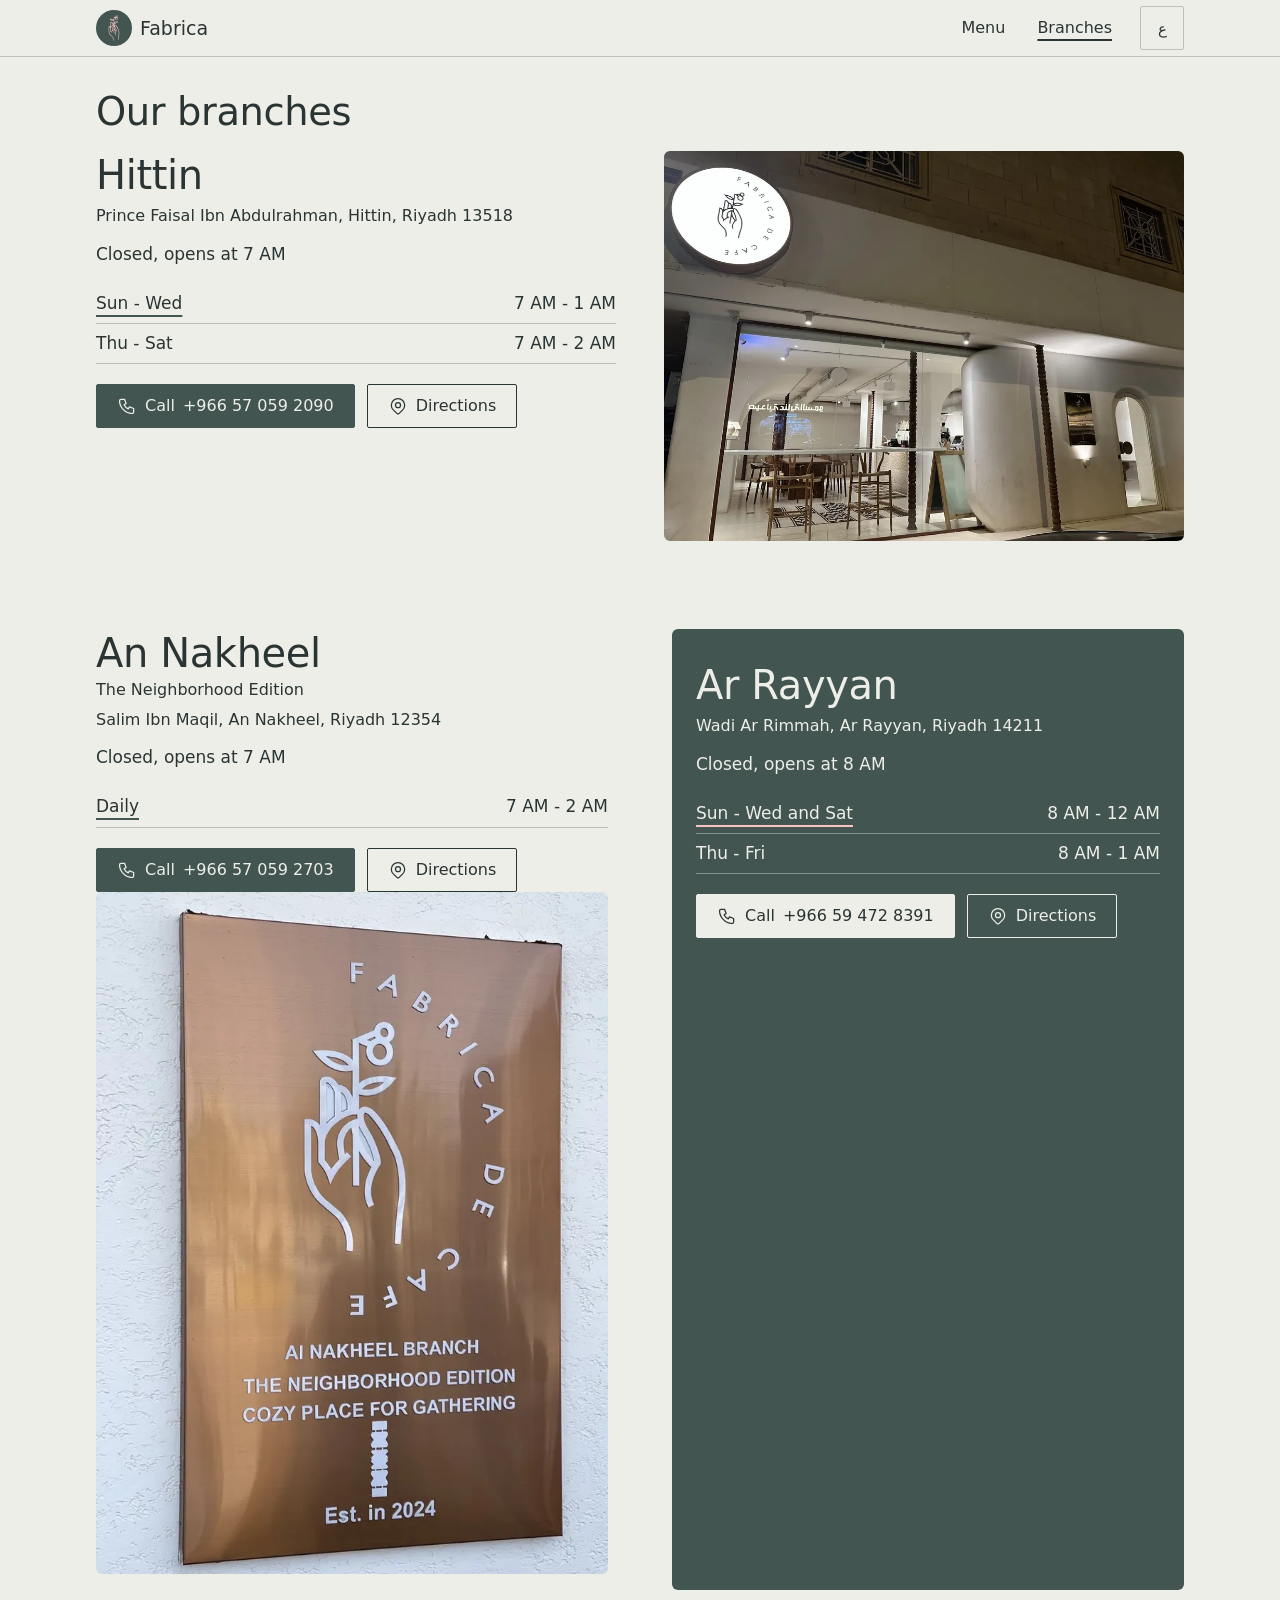
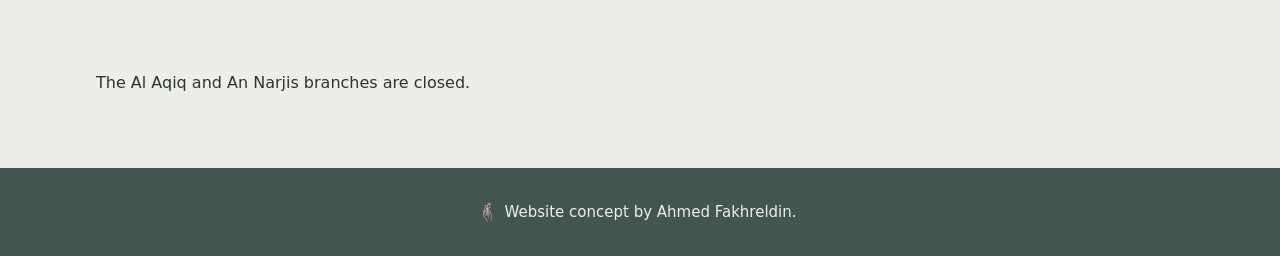
==== branches.html @ 46184d8f "Fabrica de Café website concept" ====
<!doctype html>
<html lang="ar" dir="rtl">
<head>
<meta charset="utf-8">
<meta name="viewport" content="width=device-width,initial-scale=1,viewport-fit=cover">
<script>(function(){var d=document.documentElement,l;try{l=localStorage.getItem('fabrica-lang')}catch(e){}
if(l!=='ar'&&l!=='en'){var n=(navigator.languages&&navigator.languages[0])||navigator.language||'';l=/^ar/i.test(n)?'ar':'en'}
d.lang=l;d.dir=l==='ar'?'rtl':'ltr';
}())</script>
<link rel="preload" as="font" type="font/woff2" href="fonts/readex-pro-arabic.woff2" crossorigin>
<link rel="preload" as="font" type="font/woff2" href="fonts/readex-pro-latin.woff2" crossorigin>
<link rel="preload" as="font" type="font/woff2" href="fonts/jost-latin.woff2" crossorigin>
<style>html.fw body{visibility:hidden}</style>
<script>(function(){var d=document.documentElement;d.classList.add('fw');var done=false;function go(){if(done)return;done=true;d.classList.remove('fw')}
setTimeout(go,1200);function ld(){try{var s='\u0627\u0646\u062f A0',f=d.lang==='ar'?["200 1em 'Readex Pro'","300 1em 'Readex Pro'","500 1em 'Readex Pro'","300 1em Jost"]:["300 1em Jost","300 1em 'Readex Pro'","500 1em 'Readex Pro'"];
Promise.all(f.map(function(x){return document.fonts.load(x,s)})).then(go,go)}catch(e){go()}}
if(document.readyState==='loading')document.addEventListener('DOMContentLoaded',ld);else ld()}())</script>
<noscript><style>html.fw body{visibility:visible}</style></noscript>
<title>الفروع | فابريكا دي كافيه</title>
<meta name="description" content="فروع فابريكا في الرياض: حطين والنخيل والريان. ساعات العمل والاتصال والاتجاهات.">
<meta name="theme-color" content="#425551">
<meta property="og:type" content="website">
<meta property="og:title" content="Fabrica de Café | Riyadh">
<meta property="og:description" content="Fabrica branches in Riyadh: Hittin, An Nakheel and Ar Rayyan. Hours, phone and directions.">
<meta property="og:image" content="https://ahmedfakhr1.github.io/fabrica-preview/img/og.jpg">
<meta name="twitter:card" content="summary_large_image">
<link rel="icon" type="image/png" sizes="32x32" href="img/favicon-32.png">
<link rel="icon" type="image/png" sizes="192x192" href="img/icon-192.png">
<link rel="apple-touch-icon" href="img/apple-touch-icon.png">
<link rel="stylesheet" href="fonts.css">
<link rel="stylesheet" href="site.css?v=eead8aa3">
<script src="app.js?v=edd9442f" defer></script>
<script type="application/ld+json">{"@context": "https://schema.org", "@type": "CafeOrCoffeeShop", "name": "Fabrica de Café, Hittin", "url": "https://ahmedfakhr1.github.io/fabrica-preview/branches.html#hittin", "telephone": "+966570592090", "hasMenu": "https://ahmedfakhr1.github.io/fabrica-preview/menu.html", "image": "https://ahmedfakhr1.github.io/fabrica-preview/img/og.jpg", "address": {"@type": "PostalAddress", "streetAddress": "Prince Faisal Ibn Abdulrahman, Hittin", "addressLocality": "Riyadh", "addressCountry": "SA"}, "openingHoursSpecification": [{"@type": "OpeningHoursSpecification", "dayOfWeek": ["Sunday", "Monday", "Tuesday", "Wednesday"], "opens": "07:00", "closes": "01:00"}, {"@type": "OpeningHoursSpecification", "dayOfWeek": ["Thursday", "Friday", "Saturday"], "opens": "07:00", "closes": "02:00"}], "sameAs": ["https://www.instagram.com/fabrica_sa/", "https://www.tiktok.com/@fabrica_sa", "https://x.com/fabrica_sa", "https://www.snapchat.com/add/fabrica_sa"]}</script>
<script type="application/ld+json">{"@context": "https://schema.org", "@type": "CafeOrCoffeeShop", "name": "Fabrica de Café, An Nakheel", "url": "https://ahmedfakhr1.github.io/fabrica-preview/branches.html#nakheel", "telephone": "+966570592703", "hasMenu": "https://ahmedfakhr1.github.io/fabrica-preview/menu.html", "image": "https://ahmedfakhr1.github.io/fabrica-preview/img/og.jpg", "address": {"@type": "PostalAddress", "streetAddress": "Salim Ibn Maqil, An Nakheel", "addressLocality": "Riyadh", "addressCountry": "SA"}, "openingHoursSpecification": [{"@type": "OpeningHoursSpecification", "dayOfWeek": ["Sunday", "Monday", "Tuesday", "Wednesday", "Thursday", "Friday", "Saturday"], "opens": "07:00", "closes": "02:00"}], "sameAs": ["https://www.instagram.com/fabrica_sa/", "https://www.tiktok.com/@fabrica_sa", "https://x.com/fabrica_sa", "https://www.snapchat.com/add/fabrica_sa"]}</script>
<script type="application/ld+json">{"@context": "https://schema.org", "@type": "CafeOrCoffeeShop", "name": "Fabrica de Café, Ar Rayyan", "url": "https://ahmedfakhr1.github.io/fabrica-preview/branches.html#rayyan", "telephone": "+966594728391", "hasMenu": "https://ahmedfakhr1.github.io/fabrica-preview/menu.html", "image": "https://ahmedfakhr1.github.io/fabrica-preview/img/og.jpg", "address": {"@type": "PostalAddress", "streetAddress": "Wadi Ar Rimmah, Ar Rayyan", "addressLocality": "Riyadh", "addressCountry": "SA"}, "openingHoursSpecification": [{"@type": "OpeningHoursSpecification", "dayOfWeek": ["Sunday", "Monday", "Tuesday", "Wednesday", "Saturday"], "opens": "08:00", "closes": "00:00"}, {"@type": "OpeningHoursSpecification", "dayOfWeek": ["Thursday", "Friday"], "opens": "08:00", "closes": "01:00"}], "sameAs": ["https://www.instagram.com/fabrica_sa/", "https://www.tiktok.com/@fabrica_sa", "https://x.com/fabrica_sa", "https://www.snapchat.com/add/fabrica_sa"]}</script>
</head>
<body data-title-ar="الفروع | فابريكا دي كافيه" data-title-en="Branches | Fabrica de Café" data-desc-ar="فروع فابريكا في الرياض: حطين والنخيل والريان. ساعات العمل والاتصال والاتجاهات." data-desc-en="Fabrica branches in Riyadh: Hittin, An Nakheel and Ar Rayyan. Hours, phone and directions.">
<a class="skip" href="#main"><span class="t" data-l="ar" lang="ar">انتقل إلى المحتوى</span><span class="t" data-l="en" lang="en">Skip to content</span></a>
<header class="hdr"><div class="wrap in">
<a class="brand" href="index.html" data-aria-ar="فابريكا دي كافيه" data-aria-en="Fabrica de Café" aria-label="فابريكا دي كافيه"><span class="mk"><svg viewBox="-60 -8 206 206" aria-hidden="true" focusable="false"><path d="M37.2 186.0C36.1 185.5 36.1 185.3 36.0 180.6C35.8 174.0 35.0 170.4 32.4 165.2C30.2 160.8 28.8 159.1 23.1 154.3C16.7 148.7 13.2 145.3 11.1 142.2C7.6 137.3 5.4 131.7 4.3 124.9C4.0 123.2 3.9 85.3 4.1 84.0C4.7 81.4 8.5 81.5 12.1 84.3C14.2 85.9 14.4 86.0 14.7 86.0C14.9 86.0 15.2 85.9 15.3 85.8C15.8 85.2 15.8 85.2 15.9 68.1C15.9 49.5 15.9 51.0 17.0 49.8C19.7 47.0 24.5 48.2 27.8 52.4C29.0 54.1 29.4 54.3 30.9 54.6C33.8 55.2 36.1 56.9 38.3 60.0C41.2 64.2 41.3 63.9 41.3 51.9C41.2 41.1 41.6 41.9 37.2 42.3C31.4 42.9 26.6 41.6 21.4 38.2C19.0 36.7 13.9 32.0 12.9 30.4C11.9 29.0 12.7 27.9 14.9 27.8C20.8 27.4 21.8 27.5 26.1 27.9C29.6 28.2 34.8 30.2 37.9 32.4C41.2 34.7 41.2 34.9 41.2 25.9C41.3 17.3 41.3 17.6 43.8 16.6C44.5 16.3 46.4 15.3 55.0 11.2C58.3 9.6 58.7 9.2 59.8 7.3C62.3 3.3 67.1 2.6 70.4 5.7C73.6 8.8 73.6 12.7 70.5 16.2C68.9 17.9 68.8 18.4 70.2 20.3C77.0 30.0 64.8 42.1 55.9 34.5C53.1 32.1 51.8 28.7 52.2 24.4C52.3 22.4 52.1 22.2 49.0 20.9C46.8 20.0 45.9 20.1 45.4 21.1C45.1 21.8 45.1 50.3 45.4 51.0C45.9 51.9 46.5 51.9 48.3 50.8C52.0 48.5 55.9 47.2 59.9 46.8C61.0 46.7 62.3 46.6 62.8 46.5C64.3 46.3 70.3 46.5 71.6 46.9C74.1 47.6 72.9 49.9 67.6 54.4C61.2 59.9 56.4 61.6 48.7 61.2C45.2 61.0 45.2 61.0 45.1 66.4C45.1 72.5 45.3 72.9 48.1 71.7C52.0 70.1 56.2 72.5 61.5 79.3C70.9 91.5 78.7 107.5 80.4 117.8C80.5 118.7 80.7 119.9 80.9 120.6C81.0 121.2 81.2 122.6 81.2 124.0C81.3 125.3 81.5 127.1 81.6 128.2C82.1 131.8 81.6 144.8 80.7 149.1C80.5 150.3 80.3 151.7 80.2 153.1C80.2 154.2 80.0 155.9 79.9 156.9C79.4 159.9 79.3 161.4 79.1 164.2C79.1 165.7 78.9 168.1 78.7 169.6C78.5 171.0 78.3 173.5 78.2 175.2C78.0 179.9 77.7 180.9 76.1 180.9C74.2 180.9 74.1 180.2 74.6 172.8C74.8 170.1 75.1 167.0 75.1 165.9C75.3 163.6 75.5 161.5 75.6 160.1C75.7 159.6 75.9 157.8 76.0 156.2C76.1 154.5 76.4 152.4 76.5 151.4C76.6 150.5 76.8 149.0 76.9 148.1C77.0 147.2 77.2 145.8 77.4 144.9C78.2 139.8 78.0 129.2 76.9 120.6C75.9 113.0 73.8 107.2 69.0 98.7C68.4 97.5 66.9 94.9 65.8 92.9C58.4 79.6 51.2 72.5 49.2 76.6C47.9 79.3 49.3 84.0 53.5 91.0C57.5 97.7 60.9 106.7 61.8 112.7C62.2 115.5 62.1 116.1 60.4 119.0C58.0 123.1 55.9 128.3 55.2 131.6C55.1 132.3 54.8 133.5 54.7 134.3C53.8 137.7 54.2 141.7 55.8 146.5C56.5 148.9 56.3 149.9 54.8 150.4C52.8 150.9 51.2 147.5 50.6 141.4C49.9 135.4 51.2 128.9 54.4 122.1C55.9 118.7 55.9 118.7 52.8 115.5C51.4 114.0 50.2 112.6 49.2 111.3C46.6 107.9 45.9 107.5 45.4 109.1C45.2 109.5 45.2 112.1 45.1 120.9C45.1 131.0 45.0 132.4 44.9 132.8C44.2 134.3 42.3 134.3 41.6 132.8C41.3 132.2 41.3 132.2 41.3 115.4C41.3 97.0 41.3 96.5 40.3 92.6C40.2 92.0 39.9 91.0 39.8 90.4C39.4 88.4 38.5 88.3 36.8 90.0C33.8 93.3 32.6 97.7 33.2 103.5C33.6 108.2 33.8 108.5 35.9 108.5C37.4 108.5 38.2 109.1 38.2 110.2C38.2 111.1 38.1 111.3 36.1 113.3C33.3 116.2 30.7 119.2 29.5 120.8C27.8 123.2 25.9 126.0 25.4 127.1C23.8 130.1 22.8 129.9 21.4 126.2C20.1 123.2 19.1 121.3 16.8 118.2C15.6 116.7 15.2 115.8 14.9 114.9C14.8 114.6 14.7 112.4 14.6 106.6C14.5 98.0 14.3 95.6 13.3 92.7C12.2 89.3 9.8 86.8 8.6 87.6C7.8 88.1 7.8 87.0 7.8 105.2C7.8 124.4 7.8 124.3 8.9 128.1C11.6 137.5 15.2 142.6 24.2 150.1C29.6 154.5 32.4 157.5 34.3 160.7C36.9 165.1 38.6 169.4 39.2 172.7C39.4 173.5 39.6 174.6 39.7 175.2C40.3 177.5 40.4 183.2 40.0 184.7C39.5 186.0 38.4 186.6 37.2 186.0ZM24.8 120.3C25.0 120.2 25.7 119.4 26.2 118.7C26.8 117.9 27.8 116.8 28.4 116.1C30.7 113.4 30.9 112.8 30.2 109.8C30.0 109.0 29.8 107.6 29.8 106.8C29.7 105.9 29.5 104.6 29.4 103.9C27.9 94.4 32.8 85.6 41.9 81.5C44.8 80.2 45.7 78.7 44.2 77.4C40.7 74.3 27.2 82.3 21.8 90.6C18.8 95.1 18.4 96.8 18.4 106.2C18.4 114.8 18.1 113.3 21.5 118.2C23.2 120.6 23.8 121.0 24.8 120.3ZM57.3 113.1C58.7 112.0 54.8 101.2 50.2 93.2C49.5 92.0 48.5 90.2 48.0 89.4C45.8 85.4 45.1 86.0 45.1 92.0C45.1 96.2 45.8 98.8 48.3 103.1C50.5 107.1 54.8 112.5 56.3 113.1C56.9 113.4 56.9 113.4 57.3 113.1ZM21.6 84.3C23.9 82.6 27.1 79.1 27.4 78.0C27.8 76.2 27.5 60.6 27.0 59.4C25.2 54.1 21.2 50.8 20.0 53.5C19.7 54.1 19.5 79.9 19.7 82.6C19.9 84.7 20.4 85.1 21.6 84.3ZM33.8 75.2C36.8 74.1 37.4 72.5 36.9 67.7C36.3 62.7 32.5 58.0 31.5 61.0C31.2 61.8 31.2 74.0 31.5 74.7C31.9 75.5 32.5 75.6 33.8 75.2ZM54.4 57.1C60.0 55.9 66.4 51.5 64.1 50.6C62.5 49.9 56.2 51.0 52.9 52.6C46.4 55.6 47.4 58.5 54.4 57.1ZM36.0 38.5C39.3 37.6 34.0 33.5 28.0 32.4C21.9 31.2 20.2 31.4 21.3 33.1C23.3 36.1 32.5 39.5 36.0 38.5ZM63.6 32.8C66.8 31.8 68.9 27.9 67.9 24.7C66.3 19.1 59.7 18.1 57.0 23.1C54.4 28.0 58.7 34.3 63.6 32.8ZM55.4 18.4C59.2 16.5 60.7 14.2 58.2 14.2C57.3 14.2 53.8 16.0 53.1 16.7C52.1 17.9 53.8 19.2 55.4 18.4ZM67.3 15.1C70.8 13.5 70.8 8.4 67.3 6.7C65.4 5.8 62.7 7.0 61.9 9.3C60.6 12.8 64.1 16.5 67.3 15.1Z"/></svg></span><span><span class="t" data-l="ar" lang="ar">فابريكا</span><span class="t" data-l="en" lang="en">Fabrica</span></span></a>
<nav><a href="menu.html"><span class="t" data-l="ar" lang="ar">القائمة</span><span class="t" data-l="en" lang="en">Menu</span></a><a href="branches.html" aria-current="page"><span class="t" data-l="ar" lang="ar">الفروع</span><span class="t" data-l="en" lang="en">Branches</span></a></nav>
<button class="lang" id="lang" type="button" aria-label="Switch to English"><span class="t" data-l="ar" lang="en">EN</span><span class="t" data-l="en" lang="ar">ع</span></button>
</div></header>
<main id="main">
<div class="wrap pg-h"><h1 class="d"><span class="t" data-l="ar" lang="ar">فروعنا</span><span class="t" data-l="en" lang="en">Our branches</span></h1></div>
<div class="wrap bl">
<article class="br" id="hittin"><div><h2 class="d"><span class="t" data-l="ar" lang="ar">حطين</span><span class="t" data-l="en" lang="en">Hittin</span></h2>
<p class="addr"><span class="t" data-l="ar" lang="ar">الأمير فيصل بن عبدالرحمن، حطين، الرياض 13518</span><span class="t" data-l="en" lang="en">Prince Faisal Ibn Abdulrahman, Hittin, Riyadh 13518</span></p>
<p class="stat" data-status="hittin"><span class="t" data-l="ar" lang="ar"></span><span class="t" data-l="en" lang="en"></span></p>
<ul class="wk" data-wk="hittin"><li data-days="0,1,2,3"><span><span class="t" data-l="ar" lang="ar">الأحد - الأربعاء</span><span class="t" data-l="en" lang="en">Sun - Wed</span></span><span><span class="t" data-l="ar" lang="ar">7 ص - 1 ص</span><span class="t" data-l="en" lang="en">7 AM - 1 AM</span></span></li><li data-days="4,5,6"><span><span class="t" data-l="ar" lang="ar">الخميس - السبت</span><span class="t" data-l="en" lang="en">Thu - Sat</span></span><span><span class="t" data-l="ar" lang="ar">7 ص - 2 ص</span><span class="t" data-l="en" lang="en">7 AM - 2 AM</span></span></li></ul>
<div class="acts"><a class="btn p" href="tel:+966570592090"><svg class="ico" viewBox="0 0 24 24" aria-hidden="true" focusable="false"><path d="M5 4h4l2 5l-2.5 1.5a11 11 0 0 0 5 5l1.5 -2.5l5 2v4a2 2 0 0 1 -2 2a16 16 0 0 1 -15 -15a2 2 0 0 1 2 -2"/></svg><span class="t" data-l="ar" lang="ar">اتصل</span><span class="t" data-l="en" lang="en">Call</span><span dir="ltr">+966 57 059 2090</span></a><a class="btn s" href="https://maps.google.com/?cid=12894929445692242021" target="_blank" rel="noopener"><svg class="ico" viewBox="0 0 24 24" aria-hidden="true" focusable="false"><circle cx="12" cy="11" r="3"/><path d="M17.657 16.657l-4.243 4.243a2 2 0 0 1 -2.827 0l-4.244 -4.243a8 8 0 1 1 11.314 0z"/></svg><span class="t" data-l="ar" lang="ar">الاتجاهات</span><span class="t" data-l="en" lang="en">Directions</span></a></div></div><figure class="wide"><picture><source type="image/webp" srcset="img/hittin-front.webp"><img src="img/hittin-front.jpg" width="1000" height="750" decoding="async" alt="واجهة فرع حطين ليلًا" data-alt-ar="واجهة فرع حطين ليلًا" data-alt-en="The Hittin storefront at night"></picture></figure></article><article class="br" id="nakheel"><div><h2 class="d"><span class="t" data-l="ar" lang="ar">النخيل</span><span class="t" data-l="en" lang="en">An Nakheel</span></h2><p class="tag" lang="en">The Neighborhood Edition</p>
<p class="addr"><span class="t" data-l="ar" lang="ar">سالم بن مقيل، النخيل، الرياض 12354</span><span class="t" data-l="en" lang="en">Salim Ibn Maqil, An Nakheel, Riyadh 12354</span></p>
<p class="stat" data-status="nakheel"><span class="t" data-l="ar" lang="ar"></span><span class="t" data-l="en" lang="en"></span></p>
<ul class="wk" data-wk="nakheel"><li data-days="0,1,2,3,4,5,6"><span><span class="t" data-l="ar" lang="ar">يوميًا</span><span class="t" data-l="en" lang="en">Daily</span></span><span><span class="t" data-l="ar" lang="ar">7 ص - 2 ص</span><span class="t" data-l="en" lang="en">7 AM - 2 AM</span></span></li></ul>
<div class="acts"><a class="btn p" href="tel:+966570592703"><svg class="ico" viewBox="0 0 24 24" aria-hidden="true" focusable="false"><path d="M5 4h4l2 5l-2.5 1.5a11 11 0 0 0 5 5l1.5 -2.5l5 2v4a2 2 0 0 1 -2 2a16 16 0 0 1 -15 -15a2 2 0 0 1 2 -2"/></svg><span class="t" data-l="ar" lang="ar">اتصل</span><span class="t" data-l="en" lang="en">Call</span><span dir="ltr">+966 57 059 2703</span></a><a class="btn s" href="https://maps.google.com/?cid=8819573925117863014" target="_blank" rel="noopener"><svg class="ico" viewBox="0 0 24 24" aria-hidden="true" focusable="false"><circle cx="12" cy="11" r="3"/><path d="M17.657 16.657l-4.243 4.243a2 2 0 0 1 -2.827 0l-4.244 -4.243a8 8 0 1 1 11.314 0z"/></svg><span class="t" data-l="ar" lang="ar">الاتجاهات</span><span class="t" data-l="en" lang="en">Directions</span></a></div></div><figure><picture><source type="image/webp" srcset="img/nakheel-sign.webp"><img src="img/nakheel-sign.jpg" width="720" height="960" decoding="async" alt="لوحة فرع النخيل" data-alt-ar="لوحة فرع النخيل" data-alt-en="The An Nakheel branch sign"></picture></figure></article><article class="br on-green" id="rayyan"><div><h2 class="d"><span class="t" data-l="ar" lang="ar">الريان</span><span class="t" data-l="en" lang="en">Ar Rayyan</span></h2>
<p class="addr"><span class="t" data-l="ar" lang="ar">وادي الرمة، الريان، الرياض 14211</span><span class="t" data-l="en" lang="en">Wadi Ar Rimmah, Ar Rayyan, Riyadh 14211</span></p>
<p class="stat" data-status="rayyan"><span class="t" data-l="ar" lang="ar"></span><span class="t" data-l="en" lang="en"></span></p>
<ul class="wk" data-wk="rayyan"><li data-days="0,1,2,3,6"><span><span class="t" data-l="ar" lang="ar">الأحد - الأربعاء والسبت</span><span class="t" data-l="en" lang="en">Sun - Wed and Sat</span></span><span><span class="t" data-l="ar" lang="ar">8 ص - 12 ص</span><span class="t" data-l="en" lang="en">8 AM - 12 AM</span></span></li><li data-days="4,5"><span><span class="t" data-l="ar" lang="ar">الخميس - الجمعة</span><span class="t" data-l="en" lang="en">Thu - Fri</span></span><span><span class="t" data-l="ar" lang="ar">8 ص - 1 ص</span><span class="t" data-l="en" lang="en">8 AM - 1 AM</span></span></li></ul>
<div class="acts"><a class="btn p" href="tel:+966594728391"><svg class="ico" viewBox="0 0 24 24" aria-hidden="true" focusable="false"><path d="M5 4h4l2 5l-2.5 1.5a11 11 0 0 0 5 5l1.5 -2.5l5 2v4a2 2 0 0 1 -2 2a16 16 0 0 1 -15 -15a2 2 0 0 1 2 -2"/></svg><span class="t" data-l="ar" lang="ar">اتصل</span><span class="t" data-l="en" lang="en">Call</span><span dir="ltr">+966 59 472 8391</span></a><a class="btn s" href="https://maps.google.com/?cid=13302095247092318263" target="_blank" rel="noopener"><svg class="ico" viewBox="0 0 24 24" aria-hidden="true" focusable="false"><circle cx="12" cy="11" r="3"/><path d="M17.657 16.657l-4.243 4.243a2 2 0 0 1 -2.827 0l-4.244 -4.243a8 8 0 1 1 11.314 0z"/></svg><span class="t" data-l="ar" lang="ar">الاتجاهات</span><span class="t" data-l="en" lang="en">Directions</span></a></div></div></article>
</div>
<div class="wrap" style="padding-bottom:72px"><p class="closed-note"><span class="t" data-l="ar" lang="ar">فرعا العقيق والنرجس مغلقان.</span><span class="t" data-l="en" lang="en">The Al Aqiq and An Narjis branches are closed.</span></p></div>
</main>
<footer class="ftr on-green"><svg class="hand" viewBox="0 0 86 190" aria-hidden="true" focusable="false"><path class="f" d="M37.2 186.0C36.1 185.5 36.1 185.3 36.0 180.6C35.8 174.0 35.0 170.4 32.4 165.2C30.2 160.8 28.8 159.1 23.1 154.3C16.7 148.7 13.2 145.3 11.1 142.2C7.6 137.3 5.4 131.7 4.3 124.9C4.0 123.2 3.9 85.3 4.1 84.0C4.7 81.4 8.5 81.5 12.1 84.3C14.2 85.9 14.4 86.0 14.7 86.0C14.9 86.0 15.2 85.9 15.3 85.8C15.8 85.2 15.8 85.2 15.9 68.1C15.9 49.5 15.9 51.0 17.0 49.8C19.7 47.0 24.5 48.2 27.8 52.4C29.0 54.1 29.4 54.3 30.9 54.6C33.8 55.2 36.1 56.9 38.3 60.0C41.2 64.2 41.3 63.9 41.3 51.9C41.2 41.1 41.6 41.9 37.2 42.3C31.4 42.9 26.6 41.6 21.4 38.2C19.0 36.7 13.9 32.0 12.9 30.4C11.9 29.0 12.7 27.9 14.9 27.8C20.8 27.4 21.8 27.5 26.1 27.9C29.6 28.2 34.8 30.2 37.9 32.4C41.2 34.7 41.2 34.9 41.2 25.9C41.3 17.3 41.3 17.6 43.8 16.6C44.5 16.3 46.4 15.3 55.0 11.2C58.3 9.6 58.7 9.2 59.8 7.3C62.3 3.3 67.1 2.6 70.4 5.7C73.6 8.8 73.6 12.7 70.5 16.2C68.9 17.9 68.8 18.4 70.2 20.3C77.0 30.0 64.8 42.1 55.9 34.5C53.1 32.1 51.8 28.7 52.2 24.4C52.3 22.4 52.1 22.2 49.0 20.9C46.8 20.0 45.9 20.1 45.4 21.1C45.1 21.8 45.1 50.3 45.4 51.0C45.9 51.9 46.5 51.9 48.3 50.8C52.0 48.5 55.9 47.2 59.9 46.8C61.0 46.7 62.3 46.6 62.8 46.5C64.3 46.3 70.3 46.5 71.6 46.9C74.1 47.6 72.9 49.9 67.6 54.4C61.2 59.9 56.4 61.6 48.7 61.2C45.2 61.0 45.2 61.0 45.1 66.4C45.1 72.5 45.3 72.9 48.1 71.7C52.0 70.1 56.2 72.5 61.5 79.3C70.9 91.5 78.7 107.5 80.4 117.8C80.5 118.7 80.7 119.9 80.9 120.6C81.0 121.2 81.2 122.6 81.2 124.0C81.3 125.3 81.5 127.1 81.6 128.2C82.1 131.8 81.6 144.8 80.7 149.1C80.5 150.3 80.3 151.7 80.2 153.1C80.2 154.2 80.0 155.9 79.9 156.9C79.4 159.9 79.3 161.4 79.1 164.2C79.1 165.7 78.9 168.1 78.7 169.6C78.5 171.0 78.3 173.5 78.2 175.2C78.0 179.9 77.7 180.9 76.1 180.9C74.2 180.9 74.1 180.2 74.6 172.8C74.8 170.1 75.1 167.0 75.1 165.9C75.3 163.6 75.5 161.5 75.6 160.1C75.7 159.6 75.9 157.8 76.0 156.2C76.1 154.5 76.4 152.4 76.5 151.4C76.6 150.5 76.8 149.0 76.9 148.1C77.0 147.2 77.2 145.8 77.4 144.9C78.2 139.8 78.0 129.2 76.9 120.6C75.9 113.0 73.8 107.2 69.0 98.7C68.4 97.5 66.9 94.9 65.8 92.9C58.4 79.6 51.2 72.5 49.2 76.6C47.9 79.3 49.3 84.0 53.5 91.0C57.5 97.7 60.9 106.7 61.8 112.7C62.2 115.5 62.1 116.1 60.4 119.0C58.0 123.1 55.9 128.3 55.2 131.6C55.1 132.3 54.8 133.5 54.7 134.3C53.8 137.7 54.2 141.7 55.8 146.5C56.5 148.9 56.3 149.9 54.8 150.4C52.8 150.9 51.2 147.5 50.6 141.4C49.9 135.4 51.2 128.9 54.4 122.1C55.9 118.7 55.9 118.7 52.8 115.5C51.4 114.0 50.2 112.6 49.2 111.3C46.6 107.9 45.9 107.5 45.4 109.1C45.2 109.5 45.2 112.1 45.1 120.9C45.1 131.0 45.0 132.4 44.9 132.8C44.2 134.3 42.3 134.3 41.6 132.8C41.3 132.2 41.3 132.2 41.3 115.4C41.3 97.0 41.3 96.5 40.3 92.6C40.2 92.0 39.9 91.0 39.8 90.4C39.4 88.4 38.5 88.3 36.8 90.0C33.8 93.3 32.6 97.7 33.2 103.5C33.6 108.2 33.8 108.5 35.9 108.5C37.4 108.5 38.2 109.1 38.2 110.2C38.2 111.1 38.1 111.3 36.1 113.3C33.3 116.2 30.7 119.2 29.5 120.8C27.8 123.2 25.9 126.0 25.4 127.1C23.8 130.1 22.8 129.9 21.4 126.2C20.1 123.2 19.1 121.3 16.8 118.2C15.6 116.7 15.2 115.8 14.9 114.9C14.8 114.6 14.7 112.4 14.6 106.6C14.5 98.0 14.3 95.6 13.3 92.7C12.2 89.3 9.8 86.8 8.6 87.6C7.8 88.1 7.8 87.0 7.8 105.2C7.8 124.4 7.8 124.3 8.9 128.1C11.6 137.5 15.2 142.6 24.2 150.1C29.6 154.5 32.4 157.5 34.3 160.7C36.9 165.1 38.6 169.4 39.2 172.7C39.4 173.5 39.6 174.6 39.7 175.2C40.3 177.5 40.4 183.2 40.0 184.7C39.5 186.0 38.4 186.6 37.2 186.0ZM24.8 120.3C25.0 120.2 25.7 119.4 26.2 118.7C26.8 117.9 27.8 116.8 28.4 116.1C30.7 113.4 30.9 112.8 30.2 109.8C30.0 109.0 29.8 107.6 29.8 106.8C29.7 105.9 29.5 104.6 29.4 103.9C27.9 94.4 32.8 85.6 41.9 81.5C44.8 80.2 45.7 78.7 44.2 77.4C40.7 74.3 27.2 82.3 21.8 90.6C18.8 95.1 18.4 96.8 18.4 106.2C18.4 114.8 18.1 113.3 21.5 118.2C23.2 120.6 23.8 121.0 24.8 120.3ZM57.3 113.1C58.7 112.0 54.8 101.2 50.2 93.2C49.5 92.0 48.5 90.2 48.0 89.4C45.8 85.4 45.1 86.0 45.1 92.0C45.1 96.2 45.8 98.8 48.3 103.1C50.5 107.1 54.8 112.5 56.3 113.1C56.9 113.4 56.9 113.4 57.3 113.1ZM21.6 84.3C23.9 82.6 27.1 79.1 27.4 78.0C27.8 76.2 27.5 60.6 27.0 59.4C25.2 54.1 21.2 50.8 20.0 53.5C19.7 54.1 19.5 79.9 19.7 82.6C19.9 84.7 20.4 85.1 21.6 84.3ZM33.8 75.2C36.8 74.1 37.4 72.5 36.9 67.7C36.3 62.7 32.5 58.0 31.5 61.0C31.2 61.8 31.2 74.0 31.5 74.7C31.9 75.5 32.5 75.6 33.8 75.2ZM54.4 57.1C60.0 55.9 66.4 51.5 64.1 50.6C62.5 49.9 56.2 51.0 52.9 52.6C46.4 55.6 47.4 58.5 54.4 57.1ZM36.0 38.5C39.3 37.6 34.0 33.5 28.0 32.4C21.9 31.2 20.2 31.4 21.3 33.1C23.3 36.1 32.5 39.5 36.0 38.5ZM63.6 32.8C66.8 31.8 68.9 27.9 67.9 24.7C66.3 19.1 59.7 18.1 57.0 23.1C54.4 28.0 58.7 34.3 63.6 32.8ZM55.4 18.4C59.2 16.5 60.7 14.2 58.2 14.2C57.3 14.2 53.8 16.0 53.1 16.7C52.1 17.9 53.8 19.2 55.4 18.4ZM67.3 15.1C70.8 13.5 70.8 8.4 67.3 6.7C65.4 5.8 62.7 7.0 61.9 9.3C60.6 12.8 64.1 16.5 67.3 15.1Z"/><path class="o" pathLength="1" d="M37.2 186.0C36.1 185.5 36.1 185.3 36.0 180.6C35.8 174.0 35.0 170.4 32.4 165.2C30.2 160.8 28.8 159.1 23.1 154.3C16.7 148.7 13.2 145.3 11.1 142.2C7.6 137.3 5.4 131.7 4.3 124.9C4.0 123.2 3.9 85.3 4.1 84.0C4.7 81.4 8.5 81.5 12.1 84.3C14.2 85.9 14.4 86.0 14.7 86.0C14.9 86.0 15.2 85.9 15.3 85.8C15.8 85.2 15.8 85.2 15.9 68.1C15.9 49.5 15.9 51.0 17.0 49.8C19.7 47.0 24.5 48.2 27.8 52.4C29.0 54.1 29.4 54.3 30.9 54.6C33.8 55.2 36.1 56.9 38.3 60.0C41.2 64.2 41.3 63.9 41.3 51.9C41.2 41.1 41.6 41.9 37.2 42.3C31.4 42.9 26.6 41.6 21.4 38.2C19.0 36.7 13.9 32.0 12.9 30.4C11.9 29.0 12.7 27.9 14.9 27.8C20.8 27.4 21.8 27.5 26.1 27.9C29.6 28.2 34.8 30.2 37.9 32.4C41.2 34.7 41.2 34.9 41.2 25.9C41.3 17.3 41.3 17.6 43.8 16.6C44.5 16.3 46.4 15.3 55.0 11.2C58.3 9.6 58.7 9.2 59.8 7.3C62.3 3.3 67.1 2.6 70.4 5.7C73.6 8.8 73.6 12.7 70.5 16.2C68.9 17.9 68.8 18.4 70.2 20.3C77.0 30.0 64.8 42.1 55.9 34.5C53.1 32.1 51.8 28.7 52.2 24.4C52.3 22.4 52.1 22.2 49.0 20.9C46.8 20.0 45.9 20.1 45.4 21.1C45.1 21.8 45.1 50.3 45.4 51.0C45.9 51.9 46.5 51.9 48.3 50.8C52.0 48.5 55.9 47.2 59.9 46.8C61.0 46.7 62.3 46.6 62.8 46.5C64.3 46.3 70.3 46.5 71.6 46.9C74.1 47.6 72.9 49.9 67.6 54.4C61.2 59.9 56.4 61.6 48.7 61.2C45.2 61.0 45.2 61.0 45.1 66.4C45.1 72.5 45.3 72.9 48.1 71.7C52.0 70.1 56.2 72.5 61.5 79.3C70.9 91.5 78.7 107.5 80.4 117.8C80.5 118.7 80.7 119.9 80.9 120.6C81.0 121.2 81.2 122.6 81.2 124.0C81.3 125.3 81.5 127.1 81.6 128.2C82.1 131.8 81.6 144.8 80.7 149.1C80.5 150.3 80.3 151.7 80.2 153.1C80.2 154.2 80.0 155.9 79.9 156.9C79.4 159.9 79.3 161.4 79.1 164.2C79.1 165.7 78.9 168.1 78.7 169.6C78.5 171.0 78.3 173.5 78.2 175.2C78.0 179.9 77.7 180.9 76.1 180.9C74.2 180.9 74.1 180.2 74.6 172.8C74.8 170.1 75.1 167.0 75.1 165.9C75.3 163.6 75.5 161.5 75.6 160.1C75.7 159.6 75.9 157.8 76.0 156.2C76.1 154.5 76.4 152.4 76.5 151.4C76.6 150.5 76.8 149.0 76.9 148.1C77.0 147.2 77.2 145.8 77.4 144.9C78.2 139.8 78.0 129.2 76.9 120.6C75.9 113.0 73.8 107.2 69.0 98.7C68.4 97.5 66.9 94.9 65.8 92.9C58.4 79.6 51.2 72.5 49.2 76.6C47.9 79.3 49.3 84.0 53.5 91.0C57.5 97.7 60.9 106.7 61.8 112.7C62.2 115.5 62.1 116.1 60.4 119.0C58.0 123.1 55.9 128.3 55.2 131.6C55.1 132.3 54.8 133.5 54.7 134.3C53.8 137.7 54.2 141.7 55.8 146.5C56.5 148.9 56.3 149.9 54.8 150.4C52.8 150.9 51.2 147.5 50.6 141.4C49.9 135.4 51.2 128.9 54.4 122.1C55.9 118.7 55.9 118.7 52.8 115.5C51.4 114.0 50.2 112.6 49.2 111.3C46.6 107.9 45.9 107.5 45.4 109.1C45.2 109.5 45.2 112.1 45.1 120.9C45.1 131.0 45.0 132.4 44.9 132.8C44.2 134.3 42.3 134.3 41.6 132.8C41.3 132.2 41.3 132.2 41.3 115.4C41.3 97.0 41.3 96.5 40.3 92.6C40.2 92.0 39.9 91.0 39.8 90.4C39.4 88.4 38.5 88.3 36.8 90.0C33.8 93.3 32.6 97.7 33.2 103.5C33.6 108.2 33.8 108.5 35.9 108.5C37.4 108.5 38.2 109.1 38.2 110.2C38.2 111.1 38.1 111.3 36.1 113.3C33.3 116.2 30.7 119.2 29.5 120.8C27.8 123.2 25.9 126.0 25.4 127.1C23.8 130.1 22.8 129.9 21.4 126.2C20.1 123.2 19.1 121.3 16.8 118.2C15.6 116.7 15.2 115.8 14.9 114.9C14.8 114.6 14.7 112.4 14.6 106.6C14.5 98.0 14.3 95.6 13.3 92.7C12.2 89.3 9.8 86.8 8.6 87.6C7.8 88.1 7.8 87.0 7.8 105.2C7.8 124.4 7.8 124.3 8.9 128.1C11.6 137.5 15.2 142.6 24.2 150.1C29.6 154.5 32.4 157.5 34.3 160.7C36.9 165.1 38.6 169.4 39.2 172.7C39.4 173.5 39.6 174.6 39.7 175.2C40.3 177.5 40.4 183.2 40.0 184.7C39.5 186.0 38.4 186.6 37.2 186.0ZM24.8 120.3C25.0 120.2 25.7 119.4 26.2 118.7C26.8 117.9 27.8 116.8 28.4 116.1C30.7 113.4 30.9 112.8 30.2 109.8C30.0 109.0 29.8 107.6 29.8 106.8C29.7 105.9 29.5 104.6 29.4 103.9C27.9 94.4 32.8 85.6 41.9 81.5C44.8 80.2 45.7 78.7 44.2 77.4C40.7 74.3 27.2 82.3 21.8 90.6C18.8 95.1 18.4 96.8 18.4 106.2C18.4 114.8 18.1 113.3 21.5 118.2C23.2 120.6 23.8 121.0 24.8 120.3ZM57.3 113.1C58.7 112.0 54.8 101.2 50.2 93.2C49.5 92.0 48.5 90.2 48.0 89.4C45.8 85.4 45.1 86.0 45.1 92.0C45.1 96.2 45.8 98.8 48.3 103.1C50.5 107.1 54.8 112.5 56.3 113.1C56.9 113.4 56.9 113.4 57.3 113.1ZM21.6 84.3C23.9 82.6 27.1 79.1 27.4 78.0C27.8 76.2 27.5 60.6 27.0 59.4C25.2 54.1 21.2 50.8 20.0 53.5C19.7 54.1 19.5 79.9 19.7 82.6C19.9 84.7 20.4 85.1 21.6 84.3ZM33.8 75.2C36.8 74.1 37.4 72.5 36.9 67.7C36.3 62.7 32.5 58.0 31.5 61.0C31.2 61.8 31.2 74.0 31.5 74.7C31.9 75.5 32.5 75.6 33.8 75.2ZM54.4 57.1C60.0 55.9 66.4 51.5 64.1 50.6C62.5 49.9 56.2 51.0 52.9 52.6C46.4 55.6 47.4 58.5 54.4 57.1ZM36.0 38.5C39.3 37.6 34.0 33.5 28.0 32.4C21.9 31.2 20.2 31.4 21.3 33.1C23.3 36.1 32.5 39.5 36.0 38.5ZM63.6 32.8C66.8 31.8 68.9 27.9 67.9 24.7C66.3 19.1 59.7 18.1 57.0 23.1C54.4 28.0 58.7 34.3 63.6 32.8ZM55.4 18.4C59.2 16.5 60.7 14.2 58.2 14.2C57.3 14.2 53.8 16.0 53.1 16.7C52.1 17.9 53.8 19.2 55.4 18.4ZM67.3 15.1C70.8 13.5 70.8 8.4 67.3 6.7C65.4 5.8 62.7 7.0 61.9 9.3C60.6 12.8 64.1 16.5 67.3 15.1Z"/></svg><p lang="en">Website concept by Ahmed Fakhreldin.</p></footer>
</body></html>
---- fonts.css ----
@font-face {
  font-family: 'Jost';
  font-style: normal;
  font-weight: 300;
  font-display: block;
  src: url(fonts/jost-latin.woff2) format('woff2');
  unicode-range: U+0000-00FF, U+0131, U+0152-0153, U+02BB-02BC, U+02C6, U+02DA, U+02DC, U+0304, U+0308, U+0329, U+2000-206F, U+20AC, U+2122, U+2191, U+2193, U+2212, U+2215, U+FEFF, U+FFFD;
}
@font-face {
  font-family: 'Jost';
  font-style: normal;
  font-weight: 400;
  font-display: block;
  src: url(fonts/jost-latin.woff2) format('woff2');
  unicode-range: U+0000-00FF, U+0131, U+0152-0153, U+02BB-02BC, U+02C6, U+02DA, U+02DC, U+0304, U+0308, U+0329, U+2000-206F, U+20AC, U+2122, U+2191, U+2193, U+2212, U+2215, U+FEFF, U+FFFD;
}
@font-face {
  font-family: 'Readex Pro';
  font-style: normal;
  font-weight: 200;
  font-display: block;
  src: url(fonts/readex-pro-arabic.woff2) format('woff2');
  unicode-range: U+0600-06FF, U+0750-077F, U+0870-0891, U+0897-08E1, U+08E3-08FF, U+200C-200E, U+2010-2011, U+204F, U+2E41, U+FB50-FDFF, U+FE70-FE74, U+FE76-FEFC, U+102E0-102FB, U+10E60-10E7E, U+10EC2-10EC7, U+10EC9-10EEE, U+10EF0-10EFF, U+1EE00-1EE03, U+1EE05-1EE1F, U+1EE21-1EE22, U+1EE24, U+1EE27, U+1EE29-1EE32, U+1EE34-1EE37, U+1EE39, U+1EE3B, U+1EE42, U+1EE47, U+1EE49, U+1EE4B, U+1EE4D-1EE4F, U+1EE51-1EE52, U+1EE54, U+1EE57, U+1EE59, U+1EE5B, U+1EE5D, U+1EE5F, U+1EE61-1EE62, U+1EE64, U+1EE67-1EE6A, U+1EE6C-1EE72, U+1EE74-1EE77, U+1EE79-1EE7C, U+1EE7E, U+1EE80-1EE89, U+1EE8B-1EE9B, U+1EEA1-1EEA3, U+1EEA5-1EEA9, U+1EEAB-1EEBB, U+1EEF0-1EEF1;
}
@font-face {
  font-family: 'Readex Pro';
  font-style: normal;
  font-weight: 200;
  font-display: block;
  src: url(fonts/readex-pro-latin.woff2) format('woff2');
  unicode-range: U+0000-00FF, U+0131, U+0152-0153, U+02BB-02BC, U+02C6, U+02DA, U+02DC, U+0304, U+0308, U+0329, U+2000-206F, U+20AC, U+2122, U+2191, U+2193, U+2212, U+2215, U+FEFF, U+FFFD;
}
@font-face {
  font-family: 'Readex Pro';
  font-style: normal;
  font-weight: 300;
  font-display: block;
  src: url(fonts/readex-pro-arabic.woff2) format('woff2');
  unicode-range: U+0600-06FF, U+0750-077F, U+0870-0891, U+0897-08E1, U+08E3-08FF, U+200C-200E, U+2010-2011, U+204F, U+2E41, U+FB50-FDFF, U+FE70-FE74, U+FE76-FEFC, U+102E0-102FB, U+10E60-10E7E, U+10EC2-10EC7, U+10EC9-10EEE, U+10EF0-10EFF, U+1EE00-1EE03, U+1EE05-1EE1F, U+1EE21-1EE22, U+1EE24, U+1EE27, U+1EE29-1EE32, U+1EE34-1EE37, U+1EE39, U+1EE3B, U+1EE42, U+1EE47, U+1EE49, U+1EE4B, U+1EE4D-1EE4F, U+1EE51-1EE52, U+1EE54, U+1EE57, U+1EE59, U+1EE5B, U+1EE5D, U+1EE5F, U+1EE61-1EE62, U+1EE64, U+1EE67-1EE6A, U+1EE6C-1EE72, U+1EE74-1EE77, U+1EE79-1EE7C, U+1EE7E, U+1EE80-1EE89, U+1EE8B-1EE9B, U+1EEA1-1EEA3, U+1EEA5-1EEA9, U+1EEAB-1EEBB, U+1EEF0-1EEF1;
}
@font-face {
  font-family: 'Readex Pro';
  font-style: normal;
  font-weight: 300;
  font-display: block;
  src: url(fonts/readex-pro-latin.woff2) format('woff2');
  unicode-range: U+0000-00FF, U+0131, U+0152-0153, U+02BB-02BC, U+02C6, U+02DA, U+02DC, U+0304, U+0308, U+0329, U+2000-206F, U+20AC, U+2122, U+2191, U+2193, U+2212, U+2215, U+FEFF, U+FFFD;
}
@font-face {
  font-family: 'Readex Pro';
  font-style: normal;
  font-weight: 400;
  font-display: block;
  src: url(fonts/readex-pro-arabic.woff2) format('woff2');
  unicode-range: U+0600-06FF, U+0750-077F, U+0870-0891, U+0897-08E1, U+08E3-08FF, U+200C-200E, U+2010-2011, U+204F, U+2E41, U+FB50-FDFF, U+FE70-FE74, U+FE76-FEFC, U+102E0-102FB, U+10E60-10E7E, U+10EC2-10EC7, U+10EC9-10EEE, U+10EF0-10EFF, U+1EE00-1EE03, U+1EE05-1EE1F, U+1EE21-1EE22, U+1EE24, U+1EE27, U+1EE29-1EE32, U+1EE34-1EE37, U+1EE39, U+1EE3B, U+1EE42, U+1EE47, U+1EE49, U+1EE4B, U+1EE4D-1EE4F, U+1EE51-1EE52, U+1EE54, U+1EE57, U+1EE59, U+1EE5B, U+1EE5D, U+1EE5F, U+1EE61-1EE62, U+1EE64, U+1EE67-1EE6A, U+1EE6C-1EE72, U+1EE74-1EE77, U+1EE79-1EE7C, U+1EE7E, U+1EE80-1EE89, U+1EE8B-1EE9B, U+1EEA1-1EEA3, U+1EEA5-1EEA9, U+1EEAB-1EEBB, U+1EEF0-1EEF1;
}
@font-face {
  font-family: 'Readex Pro';
  font-style: normal;
  font-weight: 400;
  font-display: block;
  src: url(fonts/readex-pro-latin.woff2) format('woff2');
  unicode-range: U+0000-00FF, U+0131, U+0152-0153, U+02BB-02BC, U+02C6, U+02DA, U+02DC, U+0304, U+0308, U+0329, U+2000-206F, U+20AC, U+2122, U+2191, U+2193, U+2212, U+2215, U+FEFF, U+FFFD;
}
@font-face {
  font-family: 'Readex Pro';
  font-style: normal;
  font-weight: 500;
  font-display: block;
  src: url(fonts/readex-pro-arabic.woff2) format('woff2');
  unicode-range: U+0600-06FF, U+0750-077F, U+0870-0891, U+0897-08E1, U+08E3-08FF, U+200C-200E, U+2010-2011, U+204F, U+2E41, U+FB50-FDFF, U+FE70-FE74, U+FE76-FEFC, U+102E0-102FB, U+10E60-10E7E, U+10EC2-10EC7, U+10EC9-10EEE, U+10EF0-10EFF, U+1EE00-1EE03, U+1EE05-1EE1F, U+1EE21-1EE22, U+1EE24, U+1EE27, U+1EE29-1EE32, U+1EE34-1EE37, U+1EE39, U+1EE3B, U+1EE42, U+1EE47, U+1EE49, U+1EE4B, U+1EE4D-1EE4F, U+1EE51-1EE52, U+1EE54, U+1EE57, U+1EE59, U+1EE5B, U+1EE5D, U+1EE5F, U+1EE61-1EE62, U+1EE64, U+1EE67-1EE6A, U+1EE6C-1EE72, U+1EE74-1EE77, U+1EE79-1EE7C, U+1EE7E, U+1EE80-1EE89, U+1EE8B-1EE9B, U+1EEA1-1EEA3, U+1EEA5-1EEA9, U+1EEAB-1EEBB, U+1EEF0-1EEF1;
}
@font-face {
  font-family: 'Readex Pro';
  font-style: normal;
  font-weight: 500;
  font-display: block;
  src: url(fonts/readex-pro-latin.woff2) format('woff2');
  unicode-range: U+0000-00FF, U+0131, U+0152-0153, U+02BB-02BC, U+02C6, U+02DA, U+02DC, U+0304, U+0308, U+0329, U+2000-206F, U+20AC, U+2122, U+2191, U+2193, U+2212, U+2215, U+FEFF, U+FFFD;
}
---- site.css ----
:root{--fabrica:#425551;--pine:#2A3533;--hand:#F7C4C2;--plaster:#EEEEE9;
--bg:var(--plaster);--fg:var(--pine);--hbg:var(--plaster);--walnut-t:#4B3624;--bean-t:#7D4143;--btn-bg:var(--fabrica);--btn-fg:var(--plaster);--ring:var(--fabrica);--ul:var(--fabrica);--line:rgba(42,53,51,.25);
--z-header:20;--z-chips:15;--z-bar:30;--gut:16px;--hh:56px;--disp:'Readex Pro',system-ui,sans-serif;}
@media (prefers-color-scheme:dark){:root{--bg:var(--pine);--fg:var(--plaster);--hbg:var(--fabrica);--walnut-t:#C9B7A6;--bean-t:#E3A9A9;--btn-bg:var(--plaster);--btn-fg:var(--pine);--ring:var(--hand);--ul:var(--hand);--line:rgba(238,238,233,.25)}}
.on-green{--fg:var(--plaster);--bg:var(--fabrica);--btn-bg:var(--plaster);--btn-fg:var(--pine);--ring:var(--hand);--ul:var(--hand);--line:rgba(238,238,233,.4);background:var(--fabrica);color:var(--plaster)}
*,*::before,*::after{box-sizing:border-box}
html{-webkit-text-size-adjust:100%;scroll-behavior:smooth}
html[lang=ar]{--disp:'Readex Pro',system-ui,sans-serif}
html[lang=en]{--disp:Jost,'Readex Pro',system-ui,sans-serif}
body{margin:0;background:var(--bg);color:var(--fg);font-family:'Readex Pro',system-ui,sans-serif;font-weight:300;overflow-x:hidden;min-width:320px}
html[lang=ar] body{font-size:18px;line-height:1.8}
html[lang=en] body{font-size:17px;line-height:1.6}
html.fw body{visibility:hidden}
img{display:block;max-width:100%;height:auto}
h1,h2,h3,p,ul,ol,figure{margin:0;padding:0}
ul,ol{list-style:none}
a{color:inherit}
.t{display:inline}
html[lang=en] .t[data-l=ar]{display:none}
html[lang=ar] .t[data-l=en]{display:none}
.wrap{max-width:1120px;margin-inline:auto;padding-inline:var(--gut)}
.ico{width:20px;height:20px;flex:none;fill:none;stroke:currentColor;stroke-width:1.5;stroke-linecap:round;stroke-linejoin:round}
:focus-visible{outline:2px solid var(--ring);outline-offset:2px}
.skip{position:absolute;inset-inline-start:8px;top:-60px;background:var(--btn-bg);color:var(--btn-fg);padding:8px 16px;z-index:50}
.skip:focus{top:8px}
.d{font-family:var(--disp);letter-spacing:0}
html[lang=ar] .d{font-weight:200}
html[lang=en] .d{font-weight:300;letter-spacing:-.01em}
/* header */
.hdr{position:sticky;top:0;z-index:var(--z-header);background:var(--hbg);color:var(--fg);border-bottom:1px solid var(--line)}
html.dk-h .hdr{color:var(--plaster)}
@media (prefers-color-scheme:dark){.hdr{color:var(--plaster)}}
.hdr .in{display:flex;align-items:center;gap:8px;height:var(--hh);flex-wrap:nowrap}
.brand{display:flex;align-items:center;gap:8px;text-decoration:none;font-weight:500;font-size:17px;line-height:1;white-space:nowrap;min-height:44px}
.brand .mk{width:36px;height:36px;border-radius:50%;background:var(--fabrica);display:grid;place-items:center;flex:none}.brand .mk svg{height:28px;width:auto;fill:var(--hand)}
@media (prefers-color-scheme:dark){.brand .mk{box-shadow:inset 0 0 0 1px rgba(238,238,233,.35)}}
.hdr nav{display:flex;margin-inline-start:auto;gap:0}
.hdr nav a,.lang{display:flex;align-items:center;min-height:44px;padding-inline:8px;text-decoration:none;font-size:15px;font-weight:400;white-space:nowrap;line-height:1}
.hdr nav a[aria-current=page]{text-decoration:underline;text-decoration-thickness:2px;text-underline-offset:6px}
.lang{width:44px;justify-content:center;padding:0;background:none;border:1px solid var(--line);border-radius:2px;color:inherit;font:500 15px/1 'Readex Pro',sans-serif;cursor:pointer}
.lang:active,.btn:active,.chip:active{transform:scale(.97)}
@media (min-width:361px){.hdr nav a{font-size:16px;padding-inline:12px}}
@media (min-width:600px){.hdr .in{gap:16px}.hdr nav{gap:8px}}
@media (max-width:359px){.brand span{display:none}}
@media (min-width:600px){.brand{font-size:19px}}
/* buttons */
.btn{display:inline-flex;align-items:center;justify-content:center;gap:8px;min-height:44px;padding:0 20px;border-radius:2px;border:1px solid var(--btn-bg);background:var(--btn-bg);color:var(--btn-fg);font-weight:500;font-size:16px;line-height:1;text-decoration:none;font-family:inherit;cursor:pointer}
.btn.s{background:transparent;color:var(--fg);border-color:var(--fg)}
.on-green .btn.s{color:var(--plaster);border-color:var(--plaster)}
@media (hover:hover) and (pointer:fine){.btn.p:hover{filter:brightness(1.12)}.btn.s:hover{background:var(--btn-bg);color:var(--btn-fg)}.hdr nav a:hover,.lang:hover{text-decoration:underline}}
[dir=rtl] .flip{transform:scaleX(-1)}
/* hero */
.hero{overflow:hidden;position:relative}
.hero .in{display:grid;gap:24px;padding-block:32px 0}
.hero .tx{display:flex;flex-direction:column;align-items:flex-start;gap:16px;padding-bottom:0}
.hand{width:auto;height:min(30vh,240px);aspect-ratio:86/190;display:block;overflow:visible}
.hand .o{fill:none;stroke:var(--hand);stroke-width:2px;vector-effect:non-scaling-stroke;stroke-dasharray:1;stroke-dashoffset:0}
.hand .f{fill:var(--hand);fill-rule:evenodd;opacity:1}
html.intro .hand .o{stroke-dashoffset:1;animation:draw 1.4s cubic-bezier(.45,0,.25,1) forwards}
html.intro .hand .f{opacity:0;animation:fadein .3s ease-out 1.25s forwards}
html.intro .hero h1,html.intro .hero .sub,html.intro .hero .acts{opacity:0;animation:fadein .4s cubic-bezier(.23,1,.32,1) .35s forwards}
@keyframes draw{to{stroke-dashoffset:0}}
@keyframes fadein{to{opacity:1}}
.hero h1{text-wrap:balance;font-size:clamp(2.25rem,7vw,4rem);line-height:1.2;max-width:14em}
html[lang=ar] .hero h1{line-height:1.5}
.hero .sub{font-size:16px;max-width:30em}
.acts{display:flex;flex-wrap:wrap;gap:12px}
.arch{margin-top:8px;position:relative;z-index:1;margin-bottom:-72px;border-start-start-radius:999px;border-start-end-radius:999px;border-end-start-radius:6px;border-end-end-radius:6px;overflow:hidden;width:min(100%,420px);margin-inline:auto}
.arch img{width:100%;height:auto}
.after-hero{padding-top:112px}
@media (min-width:900px){
.hero .in{grid-template-columns:1fr 1fr;align-items:center;gap:48px;padding-block:48px;min-height:calc(100dvh - var(--hh))}
.hero .tx{align-self:center}
.hand{height:min(320px,32dvh)}
.hero h1{font-size:3.5rem}
.arch{margin:0;width:min(100%,480px);height:min(calc(100dvh - var(--hh) - 96px),640px);justify-self:end}
.arch picture,.arch img{width:100%;height:100%;object-fit:cover}
.after-hero{padding-top:72px}}
/* sections */
section{padding-block:72px}
.s112{padding-block:112px}.s48{padding-block:48px}
h2{font-size:2rem;line-height:1.25}
html[lang=ar] h2{line-height:1.5}
h3{font-size:1.6rem;line-height:1.3}
@media (max-width:480px){h2{font-size:1.75rem}}
.sec-h{margin-bottom:32px}
.today li{display:grid;grid-template-columns:1fr;gap:4px;padding-block:20px;border-top:1px solid var(--line)}
.today li:last-child{border-bottom:1px solid var(--line)}
.today .nm{font-size:1.6rem;font-family:var(--disp)}
html[lang=ar] .today .nm{font-weight:200}
html[lang=en] .today .nm{font-weight:300}
.today a.go{display:inline-flex;align-items:center;gap:8px;min-height:44px;text-decoration:underline;text-underline-offset:4px;font-weight:500;font-size:16px}
@media (min-width:760px){.today li{grid-template-columns:1.1fr 1.3fr 1.4fr auto;align-items:center;gap:24px}}
.st{font-weight:500}
.rooms{display:grid;gap:16px;grid-template-columns:1fr 1fr}
.rooms figure{display:flex;flex-direction:column;gap:8px;min-height:0}
.rooms figure img{border-radius:6px;width:100%;flex:1;min-height:0;object-fit:cover;aspect-ratio:3/4;height:100%}
.rooms .big{grid-column:1/-1}
.rooms .big img{aspect-ratio:4/5}
figcaption{font-size:16px}
@media (min-width:760px){.rooms{grid-template-columns:7fr 5fr;grid-template-rows:1fr 1fr;gap:24px}.rooms .big{grid-column:1;grid-row:1/3}.rooms .big img{aspect-ratio:auto}.rooms figure img{aspect-ratio:auto}}
.slow figure img{border-radius:6px;width:100%;aspect-ratio:4/5;object-fit:cover;object-position:50% 40%}
@media (min-width:760px){.slow figure img{aspect-ratio:16/9;object-position:50% 38%}}
.slow blockquote{margin:24px 0 16px;font-family:var(--disp);font-size:1.6rem;line-height:1.4;max-width:32em}
html[lang=ar] .slow blockquote{font-weight:300;line-height:1.7}
html[lang=en] .slow blockquote{font-weight:300}
.link{display:inline-flex;align-items:center;gap:8px;min-height:44px;font-weight:500;text-decoration:underline;text-underline-offset:4px}
.scroll-row{display:flex;gap:16px;overflow-x:auto;scroll-snap-type:x mandatory;padding-bottom:8px;margin-inline:calc(-1*var(--gut));padding-inline:var(--gut);scroll-padding-inline:var(--gut)}
.scroll-row figure{flex:0 0 min(280px,78vw);scroll-snap-align:start;display:flex;flex-direction:column;gap:8px}
.scroll-row img{border-radius:6px;aspect-ratio:4/5;width:100%;object-fit:cover}
.gath p.go{margin-top:24px}
.story{padding-block:72px}
.story .box{border:1px solid var(--plaster);min-height:220px;padding:24px;max-width:46em}
.story .lbl{font-weight:500}
.follow ul{display:flex;flex-wrap:wrap;gap:8px 24px}
.follow a{display:inline-flex;align-items:center;gap:8px;min-height:44px;text-decoration:none;font-weight:400}
.follow .ico{width:24px;height:24px}
.ftr{padding:32px var(--gut);display:flex;align-items:center;justify-content:center;gap:12px;font-size:15px}
.ftr .hand{height:20px;width:auto}
.ftr .hand .o{display:none}
/* menu */
.pg-h{padding-block:32px 16px}
.pg-h h1{font-size:2.4rem;line-height:1.2}
html[lang=ar] .pg-h h1{line-height:1.5}
.pg-h p{margin-top:8px}
.chips{position:sticky;top:var(--hh);z-index:var(--z-chips);background:var(--bg);border-bottom:1px solid var(--walnut-t)}
.chips .scroll{display:flex;gap:8px;overflow-x:auto;scroll-snap-type:x proximity;padding:0 var(--gut);height:60px;align-items:center;scrollbar-width:none}
.chips .scroll::-webkit-scrollbar{display:none}
.chip{flex:none;scroll-snap-align:center;display:inline-flex;align-items:center;min-height:44px;padding:0 16px;border:1px solid var(--line);border-radius:2px;text-decoration:none;font-size:16px;font-weight:400;line-height:1;white-space:nowrap;color:var(--fg)}
.chip[aria-current=true]{background:var(--btn-bg);color:var(--btn-fg);border-color:var(--btn-bg);font-weight:500}
@media (min-width:1152px){.chips .scroll{padding:0;max-width:1120px;margin-inline:auto}}
.cat{padding-block:48px 24px;scroll-margin-top:118px}
.cat>h2{color:var(--walnut-t);font-weight:500;font-size:1.6rem;margin-bottom:16px}
html[lang=ar] .cat>h2,html[lang=en] .cat>h2{font-weight:500}
.items{display:grid;gap:24px 48px}
@media (min-width:860px){.items{grid-template-columns:1fr 1fr}}
.it{display:flex;gap:16px;align-items:flex-start;min-height:48px}
.it img{flex:none;width:96px;height:120px;object-fit:cover;border-radius:6px}
.it .nm{font-weight:500;font-size:1.1rem;line-height:1.4}
html[lang=ar] .it .nm{line-height:1.6}
.it .nm2{font-size:15px;line-height:1.5}
.it .cap{font-size:15px;margin-top:4px;max-width:34em}
.bean-board{margin-bottom:24px}
.bean-board img{border-radius:6px;width:100%;max-width:720px}
.beans li{display:flex;gap:16px;align-items:flex-start;margin-bottom:24px}
.beans .bn{color:var(--bean-t);font-weight:500;font-size:1.1rem;display:block}
.beans img{width:96px;height:120px;object-fit:cover;border-radius:6px;flex:none}
.note{margin-top:32px;font-size:16px}
.mbar{display:none}
@media (max-width:759px){.mbar{display:flex;position:fixed;inset-inline:0;bottom:0;z-index:var(--z-bar);gap:8px;padding:8px var(--gut) calc(8px + env(safe-area-inset-bottom));background:var(--bg);border-top:1px solid var(--line)}.mbar .btn{flex:1}body.hasbar{padding-bottom:72px}}
/* branches */
.bl{display:grid;gap:48px;padding-bottom:72px}
.br{padding:0}
.br h2{font-size:2.5rem;line-height:1.2}
html[lang=ar] .br h2{line-height:1.5}
.br .tag{font-size:16px}
.br .addr{font-size:16px;margin-top:4px}
.br .stat{margin-block:12px 16px;font-weight:500}
.br figure img{border-radius:6px;width:100%;margin-bottom:16px}
.br figure.wide img{aspect-ratio:4/3;object-fit:cover}
.wk{margin-block:12px 20px}
.wk li{display:flex;justify-content:space-between;gap:16px;padding-block:6px;border-bottom:1px solid var(--line)}
.wk li.today{font-weight:500}
.wk li.today>span:first-child{text-decoration:underline;text-decoration-color:var(--ul);text-decoration-thickness:2px;text-underline-offset:6px}
.br .acts{margin-top:8px}
.br.on-green{padding:32px 24px;border-radius:6px}
.closed-note{margin-top:8px;font-size:16px}
@media (min-width:860px){.bl{grid-template-columns:1fr 1fr;gap:72px 64px}.bl .br:first-child{grid-column:1/-1;display:grid;grid-template-columns:1fr 1fr;gap:48px;align-items:start}.bl .br:first-child figure{order:2;margin:0}}
@media (prefers-reduced-motion:reduce){html{scroll-behavior:auto}*,*::before,*::after{animation:none!important;transition:none!important}html.intro .hero h1,html.intro .hero .sub,html.intro .hero .acts,html.intro .hand .f{opacity:1}html.intro .hand .o{stroke-dashoffset:0}}
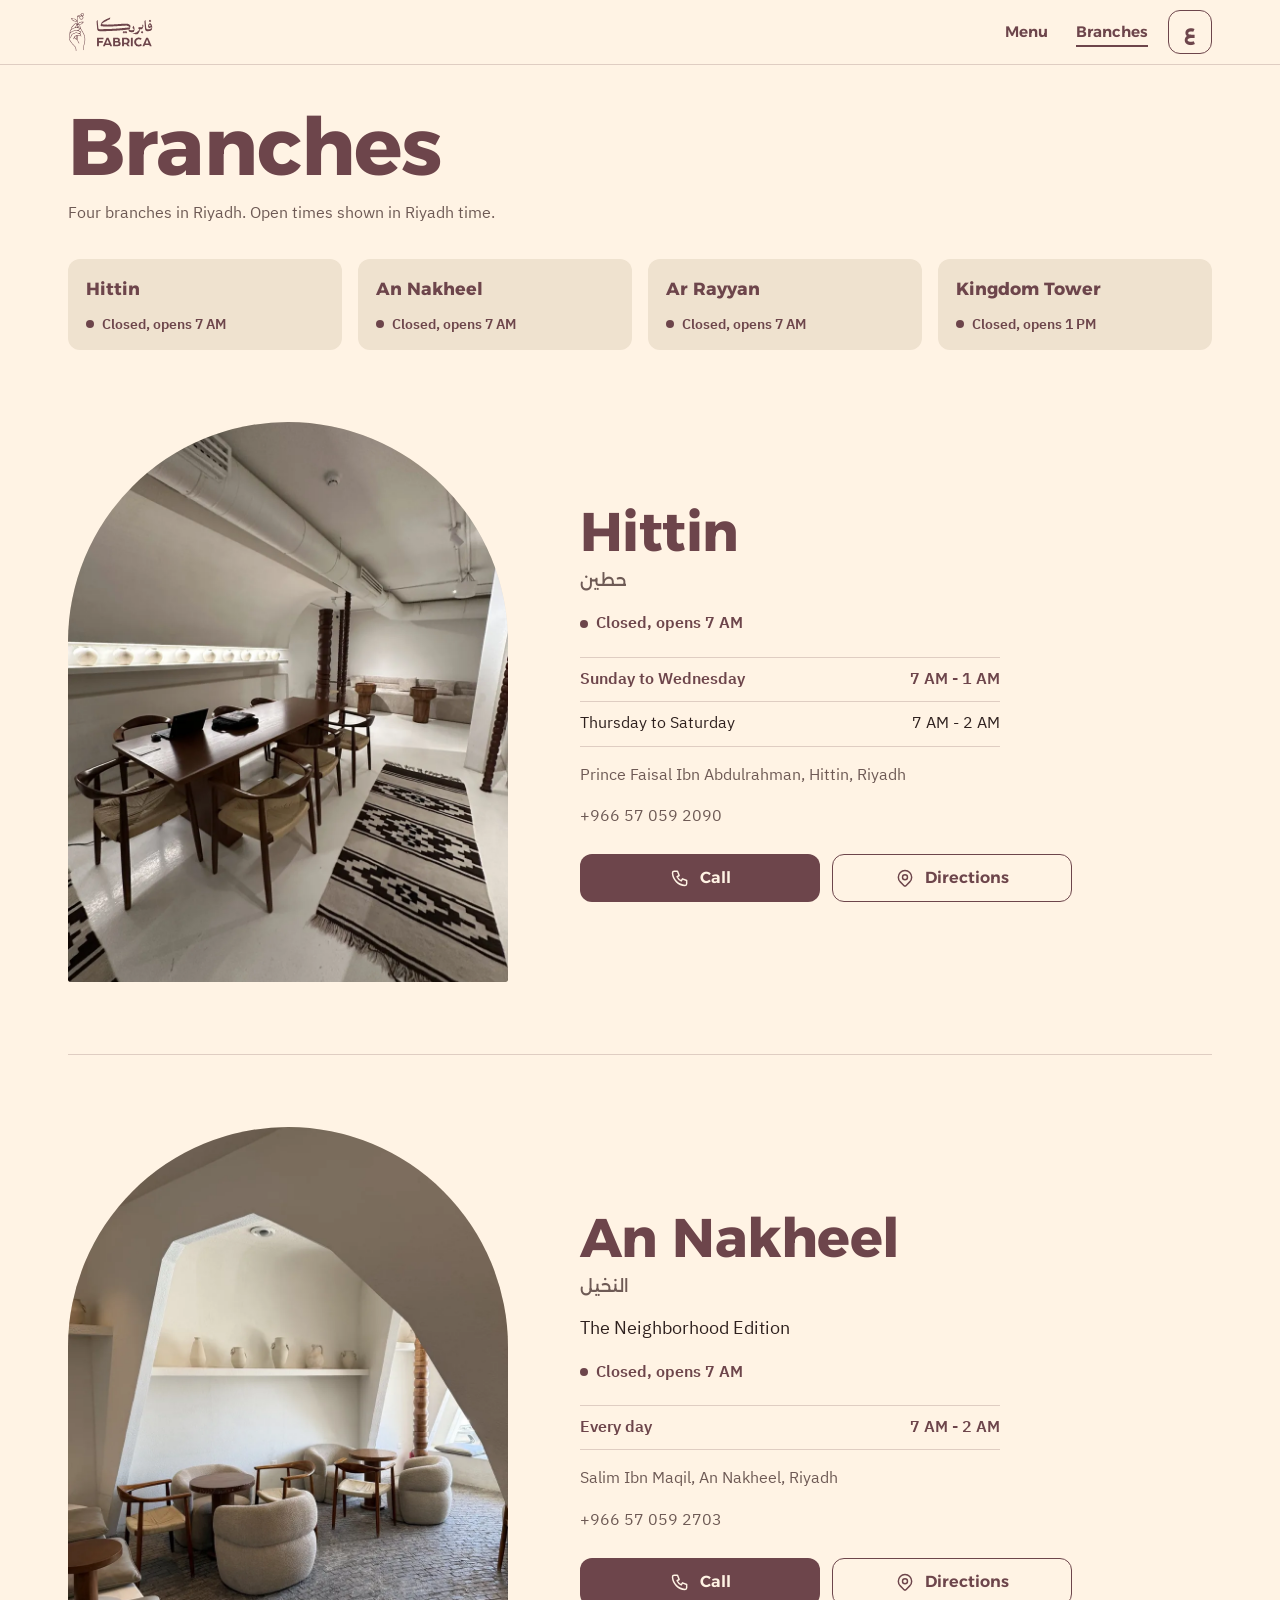
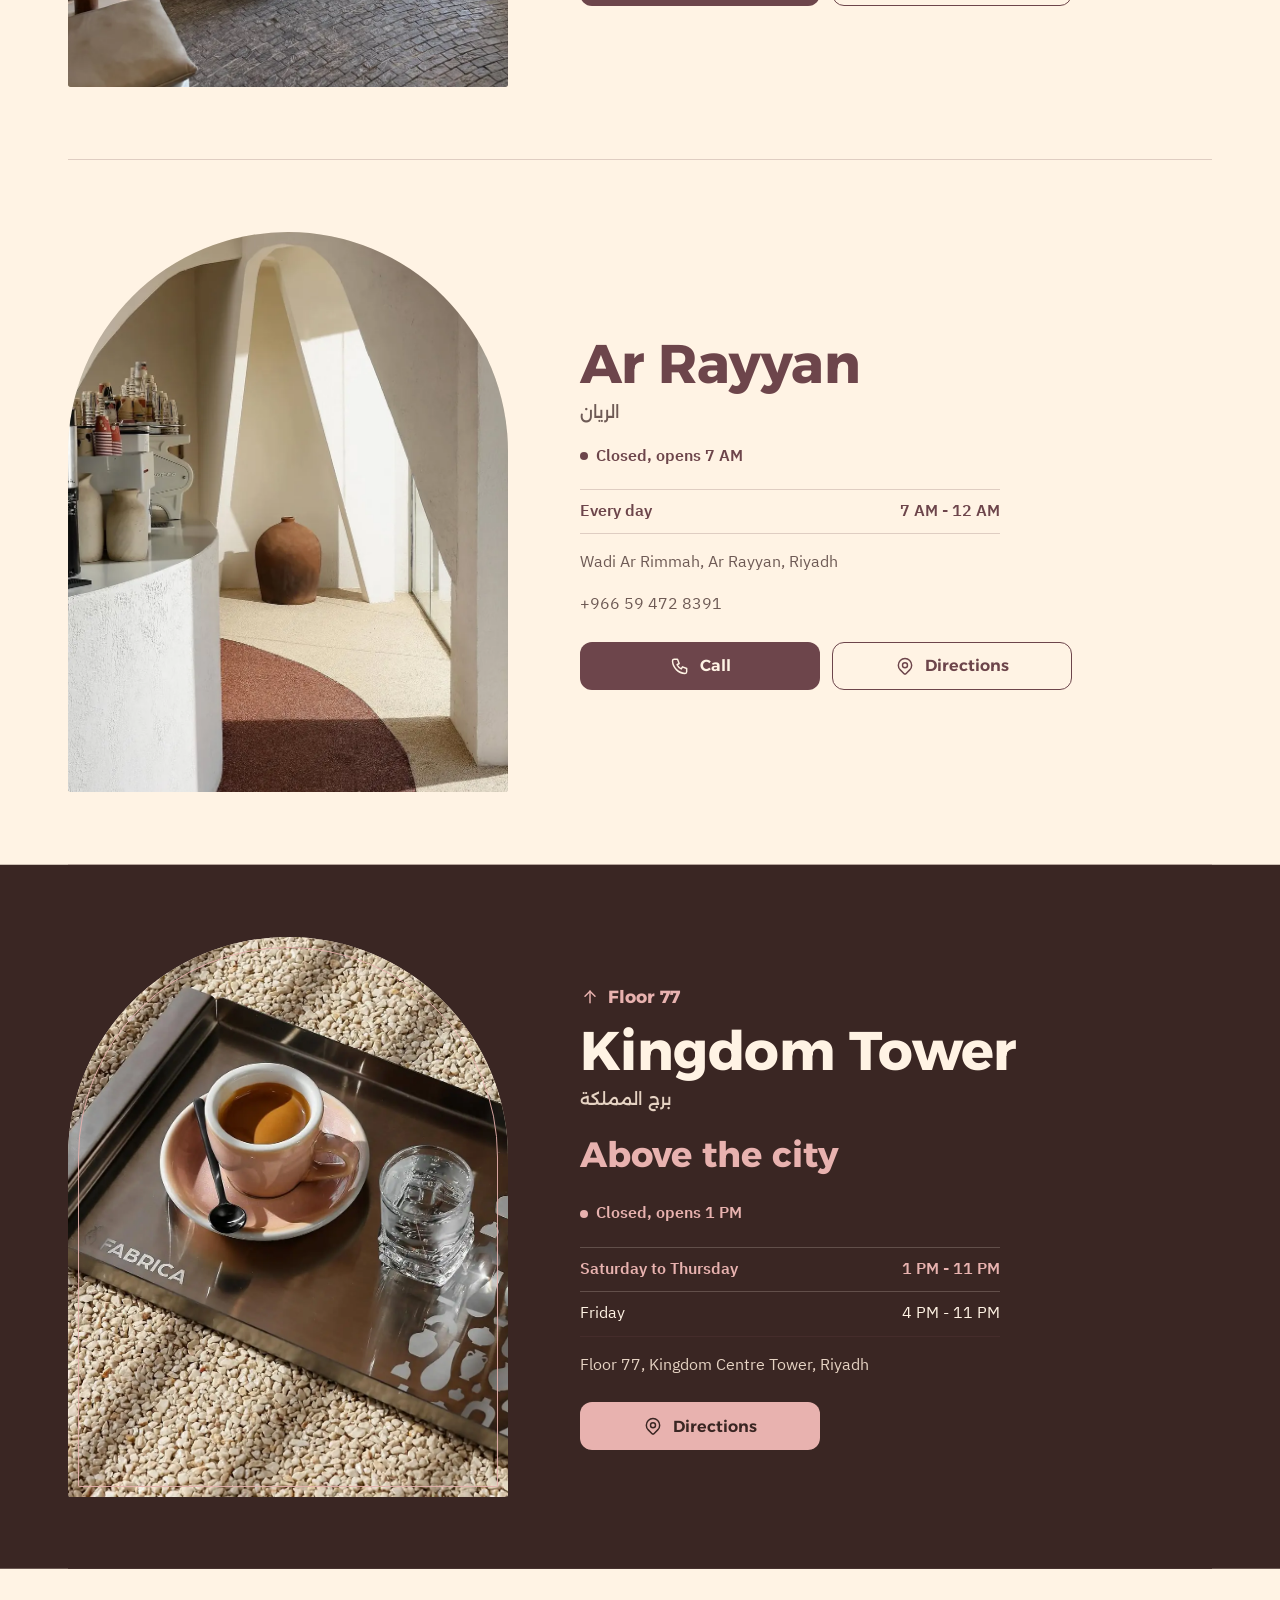
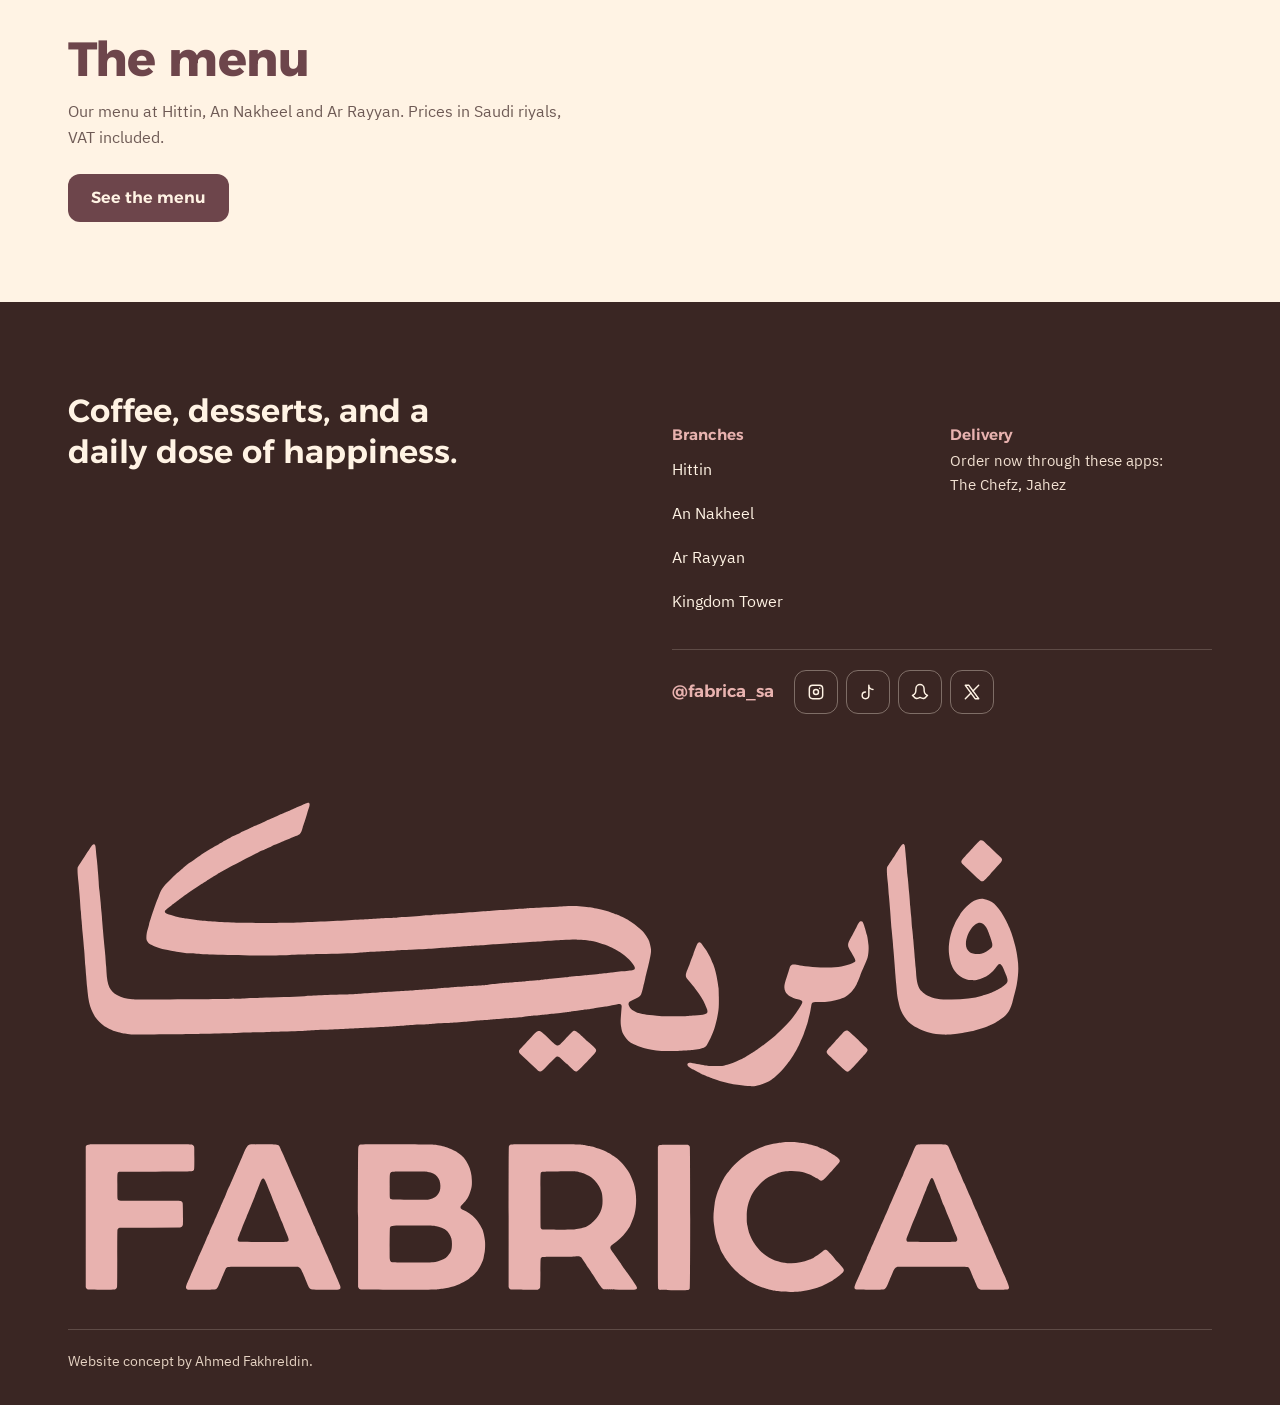
==== commit ee4ee786: "Fabrica de Café website: new design, full menu, four branches" ====
--- a/branches.html
+++ b/branches.html
@@ -5,60 +5,103 @@
 <meta name="viewport" content="width=device-width,initial-scale=1,viewport-fit=cover">
 <script>(function(){var d=document.documentElement,l;try{l=localStorage.getItem('fabrica-lang')}catch(e){}
 if(l!=='ar'&&l!=='en'){var n=(navigator.languages&&navigator.languages[0])||navigator.language||'';l=/^ar/i.test(n)?'ar':'en'}
-d.lang=l;d.dir=l==='ar'?'rtl':'ltr';
-}())</script>
-<link rel="preload" as="font" type="font/woff2" href="fonts/readex-pro-arabic.woff2" crossorigin>
-<link rel="preload" as="font" type="font/woff2" href="fonts/readex-pro-latin.woff2" crossorigin>
-<link rel="preload" as="font" type="font/woff2" href="fonts/jost-latin.woff2" crossorigin>
-<style>html.fw body{visibility:hidden}</style>
-<script>(function(){var d=document.documentElement;d.classList.add('fw');var done=false;function go(){if(done)return;done=true;d.classList.remove('fw')}
-setTimeout(go,1200);function ld(){try{var s='\u0627\u0646\u062f A0',f=d.lang==='ar'?["200 1em 'Readex Pro'","300 1em 'Readex Pro'","500 1em 'Readex Pro'","300 1em Jost"]:["300 1em Jost","300 1em 'Readex Pro'","500 1em 'Readex Pro'"];
-Promise.all(f.map(function(x){return document.fonts.load(x,s)})).then(go,go)}catch(e){go()}}
-if(document.readyState==='loading')document.addEventListener('DOMContentLoaded',ld);else ld()}())</script>
-<noscript><style>html.fw body{visibility:visible}</style></noscript>
+d.lang=l;d.dir=l==='ar'?'rtl':'ltr';d.classList.add('fw');var done=false;function go(){if(done)return;done=true;d.classList.remove('fw')}
+setTimeout(go,1200);try{var f=["700 1em Alexandria","400 1em 'IBM Plex Sans Arabic'"];Promise.all(f.map(function(x){return document.fonts.load(x,'\u0641\u0627 Fa')})).then(go,go)}catch(e){go()}}())</script>
+<style>html.fw body{opacity:0}body{transition:opacity .25s ease}</style>
+<noscript><style>html.fw body{opacity:1}</style></noscript>
+<link rel="preload" as="font" type="font/woff2" href="fonts/alex-arabic.woff2" crossorigin>
+<link rel="preload" as="font" type="font/woff2" href="fonts/alex-latin.woff2" crossorigin>
+<link rel="preload" as="font" type="font/woff2" href="fonts/plex-400-arabic.woff2" crossorigin>
+<link rel="preload" as="font" type="font/woff2" href="fonts/plex-400-latin.woff2" crossorigin>
 <title>الفروع | فابريكا دي كافيه</title>
-<meta name="description" content="فروع فابريكا في الرياض: حطين والنخيل والريان. ساعات العمل والاتصال والاتجاهات.">
-<meta name="theme-color" content="#425551">
+<meta name="description" content="فروع فابريكا الأربعة في الرياض: حطين والنخيل والريان وبرج المملكة الطابق 77. ساعات العمل والاتصال والاتجاهات.">
+<meta name="theme-color" content="#FFF3E4">
 <meta property="og:type" content="website">
-<meta property="og:title" content="Fabrica de Café | Riyadh">
-<meta property="og:description" content="Fabrica branches in Riyadh: Hittin, An Nakheel and Ar Rayyan. Hours, phone and directions.">
-<meta property="og:image" content="https://ahmedfakhr1.github.io/fabrica-preview/img/og.jpg">
-<meta name="twitter:card" content="summary_large_image">
+<meta property="og:title" content="Branches | Fabrica de Café">
+<meta property="og:description" content="The four Fabrica branches in Riyadh: Hittin, An Nakheel, Ar Rayyan and Kingdom Tower floor 77. Hours, calls and directions.">
+<meta property="og:image" content="img/og.jpg">
+<link rel="icon" type="image/svg+xml" href="img/icon.svg">
 <link rel="icon" type="image/png" sizes="32x32" href="img/favicon-32.png">
-<link rel="icon" type="image/png" sizes="192x192" href="img/icon-192.png">
 <link rel="apple-touch-icon" href="img/apple-touch-icon.png">
-<link rel="stylesheet" href="fonts.css">
-<link rel="stylesheet" href="site.css?v=eead8aa3">
-<script src="app.js?v=edd9442f" defer></script>
-<script type="application/ld+json">{"@context": "https://schema.org", "@type": "CafeOrCoffeeShop", "name": "Fabrica de Café, Hittin", "url": "https://ahmedfakhr1.github.io/fabrica-preview/branches.html#hittin", "telephone": "+966570592090", "hasMenu": "https://ahmedfakhr1.github.io/fabrica-preview/menu.html", "image": "https://ahmedfakhr1.github.io/fabrica-preview/img/og.jpg", "address": {"@type": "PostalAddress", "streetAddress": "Prince Faisal Ibn Abdulrahman, Hittin", "addressLocality": "Riyadh", "addressCountry": "SA"}, "openingHoursSpecification": [{"@type": "OpeningHoursSpecification", "dayOfWeek": ["Sunday", "Monday", "Tuesday", "Wednesday"], "opens": "07:00", "closes": "01:00"}, {"@type": "OpeningHoursSpecification", "dayOfWeek": ["Thursday", "Friday", "Saturday"], "opens": "07:00", "closes": "02:00"}], "sameAs": ["https://www.instagram.com/fabrica_sa/", "https://www.tiktok.com/@fabrica_sa", "https://x.com/fabrica_sa", "https://www.snapchat.com/add/fabrica_sa"]}</script>
-<script type="application/ld+json">{"@context": "https://schema.org", "@type": "CafeOrCoffeeShop", "name": "Fabrica de Café, An Nakheel", "url": "https://ahmedfakhr1.github.io/fabrica-preview/branches.html#nakheel", "telephone": "+966570592703", "hasMenu": "https://ahmedfakhr1.github.io/fabrica-preview/menu.html", "image": "https://ahmedfakhr1.github.io/fabrica-preview/img/og.jpg", "address": {"@type": "PostalAddress", "streetAddress": "Salim Ibn Maqil, An Nakheel", "addressLocality": "Riyadh", "addressCountry": "SA"}, "openingHoursSpecification": [{"@type": "OpeningHoursSpecification", "dayOfWeek": ["Sunday", "Monday", "Tuesday", "Wednesday", "Thursday", "Friday", "Saturday"], "opens": "07:00", "closes": "02:00"}], "sameAs": ["https://www.instagram.com/fabrica_sa/", "https://www.tiktok.com/@fabrica_sa", "https://x.com/fabrica_sa", "https://www.snapchat.com/add/fabrica_sa"]}</script>
-<script type="application/ld+json">{"@context": "https://schema.org", "@type": "CafeOrCoffeeShop", "name": "Fabrica de Café, Ar Rayyan", "url": "https://ahmedfakhr1.github.io/fabrica-preview/branches.html#rayyan", "telephone": "+966594728391", "hasMenu": "https://ahmedfakhr1.github.io/fabrica-preview/menu.html", "image": "https://ahmedfakhr1.github.io/fabrica-preview/img/og.jpg", "address": {"@type": "PostalAddress", "streetAddress": "Wadi Ar Rimmah, Ar Rayyan", "addressLocality": "Riyadh", "addressCountry": "SA"}, "openingHoursSpecification": [{"@type": "OpeningHoursSpecification", "dayOfWeek": ["Sunday", "Monday", "Tuesday", "Wednesday", "Saturday"], "opens": "08:00", "closes": "00:00"}, {"@type": "OpeningHoursSpecification", "dayOfWeek": ["Thursday", "Friday"], "opens": "08:00", "closes": "01:00"}], "sameAs": ["https://www.instagram.com/fabrica_sa/", "https://www.tiktok.com/@fabrica_sa", "https://x.com/fabrica_sa", "https://www.snapchat.com/add/fabrica_sa"]}</script>
+<link rel="stylesheet" href="fonts.css?v=ba910a2a">
+<link rel="stylesheet" href="site.css?v=9d93eddb">
+<script src="app.js?v=26868b8e" defer></script>
 </head>
-<body data-title-ar="الفروع | فابريكا دي كافيه" data-title-en="Branches | Fabrica de Café" data-desc-ar="فروع فابريكا في الرياض: حطين والنخيل والريان. ساعات العمل والاتصال والاتجاهات." data-desc-en="Fabrica branches in Riyadh: Hittin, An Nakheel and Ar Rayyan. Hours, phone and directions.">
-<a class="skip" href="#main"><span class="t" data-l="ar" lang="ar">انتقل إلى المحتوى</span><span class="t" data-l="en" lang="en">Skip to content</span></a>
+<body class="branches" data-title-ar="الفروع | فابريكا دي كافيه" data-title-en="Branches | Fabrica de Café" data-desc-ar="فروع فابريكا الأربعة في الرياض: حطين والنخيل والريان وبرج المملكة الطابق 77. ساعات العمل والاتصال والاتجاهات." data-desc-en="The four Fabrica branches in Riyadh: Hittin, An Nakheel, Ar Rayyan and Kingdom Tower floor 77. Hours, calls and directions.">
+<a class="skip" href="#main"><span data-l="ar" lang="ar">انتقل إلى المحتوى</span><span data-l="en" lang="en">Skip to content</span></a>
 <header class="hdr"><div class="wrap in">
-<a class="brand" href="index.html" data-aria-ar="فابريكا دي كافيه" data-aria-en="Fabrica de Café" aria-label="فابريكا دي كافيه"><span class="mk"><svg viewBox="-60 -8 206 206" aria-hidden="true" focusable="false"><path d="M37.2 186.0C36.1 185.5 36.1 185.3 36.0 180.6C35.8 174.0 35.0 170.4 32.4 165.2C30.2 160.8 28.8 159.1 23.1 154.3C16.7 148.7 13.2 145.3 11.1 142.2C7.6 137.3 5.4 131.7 4.3 124.9C4.0 123.2 3.9 85.3 4.1 84.0C4.7 81.4 8.5 81.5 12.1 84.3C14.2 85.9 14.4 86.0 14.7 86.0C14.9 86.0 15.2 85.9 15.3 85.8C15.8 85.2 15.8 85.2 15.9 68.1C15.9 49.5 15.9 51.0 17.0 49.8C19.7 47.0 24.5 48.2 27.8 52.4C29.0 54.1 29.4 54.3 30.9 54.6C33.8 55.2 36.1 56.9 38.3 60.0C41.2 64.2 41.3 63.9 41.3 51.9C41.2 41.1 41.6 41.9 37.2 42.3C31.4 42.9 26.6 41.6 21.4 38.2C19.0 36.7 13.9 32.0 12.9 30.4C11.9 29.0 12.7 27.9 14.9 27.8C20.8 27.4 21.8 27.5 26.1 27.9C29.6 28.2 34.8 30.2 37.9 32.4C41.2 34.7 41.2 34.9 41.2 25.9C41.3 17.3 41.3 17.6 43.8 16.6C44.5 16.3 46.4 15.3 55.0 11.2C58.3 9.6 58.7 9.2 59.8 7.3C62.3 3.3 67.1 2.6 70.4 5.7C73.6 8.8 73.6 12.7 70.5 16.2C68.9 17.9 68.8 18.4 70.2 20.3C77.0 30.0 64.8 42.1 55.9 34.5C53.1 32.1 51.8 28.7 52.2 24.4C52.3 22.4 52.1 22.2 49.0 20.9C46.8 20.0 45.9 20.1 45.4 21.1C45.1 21.8 45.1 50.3 45.4 51.0C45.9 51.9 46.5 51.9 48.3 50.8C52.0 48.5 55.9 47.2 59.9 46.8C61.0 46.7 62.3 46.6 62.8 46.5C64.3 46.3 70.3 46.5 71.6 46.9C74.1 47.6 72.9 49.9 67.6 54.4C61.2 59.9 56.4 61.6 48.7 61.2C45.2 61.0 45.2 61.0 45.1 66.4C45.1 72.5 45.3 72.9 48.1 71.7C52.0 70.1 56.2 72.5 61.5 79.3C70.9 91.5 78.7 107.5 80.4 117.8C80.5 118.7 80.7 119.9 80.9 120.6C81.0 121.2 81.2 122.6 81.2 124.0C81.3 125.3 81.5 127.1 81.6 128.2C82.1 131.8 81.6 144.8 80.7 149.1C80.5 150.3 80.3 151.7 80.2 153.1C80.2 154.2 80.0 155.9 79.9 156.9C79.4 159.9 79.3 161.4 79.1 164.2C79.1 165.7 78.9 168.1 78.7 169.6C78.5 171.0 78.3 173.5 78.2 175.2C78.0 179.9 77.7 180.9 76.1 180.9C74.2 180.9 74.1 180.2 74.6 172.8C74.8 170.1 75.1 167.0 75.1 165.9C75.3 163.6 75.5 161.5 75.6 160.1C75.7 159.6 75.9 157.8 76.0 156.2C76.1 154.5 76.4 152.4 76.5 151.4C76.6 150.5 76.8 149.0 76.9 148.1C77.0 147.2 77.2 145.8 77.4 144.9C78.2 139.8 78.0 129.2 76.9 120.6C75.9 113.0 73.8 107.2 69.0 98.7C68.4 97.5 66.9 94.9 65.8 92.9C58.4 79.6 51.2 72.5 49.2 76.6C47.9 79.3 49.3 84.0 53.5 91.0C57.5 97.7 60.9 106.7 61.8 112.7C62.2 115.5 62.1 116.1 60.4 119.0C58.0 123.1 55.9 128.3 55.2 131.6C55.1 132.3 54.8 133.5 54.7 134.3C53.8 137.7 54.2 141.7 55.8 146.5C56.5 148.9 56.3 149.9 54.8 150.4C52.8 150.9 51.2 147.5 50.6 141.4C49.9 135.4 51.2 128.9 54.4 122.1C55.9 118.7 55.9 118.7 52.8 115.5C51.4 114.0 50.2 112.6 49.2 111.3C46.6 107.9 45.9 107.5 45.4 109.1C45.2 109.5 45.2 112.1 45.1 120.9C45.1 131.0 45.0 132.4 44.9 132.8C44.2 134.3 42.3 134.3 41.6 132.8C41.3 132.2 41.3 132.2 41.3 115.4C41.3 97.0 41.3 96.5 40.3 92.6C40.2 92.0 39.9 91.0 39.8 90.4C39.4 88.4 38.5 88.3 36.8 90.0C33.8 93.3 32.6 97.7 33.2 103.5C33.6 108.2 33.8 108.5 35.9 108.5C37.4 108.5 38.2 109.1 38.2 110.2C38.2 111.1 38.1 111.3 36.1 113.3C33.3 116.2 30.7 119.2 29.5 120.8C27.8 123.2 25.9 126.0 25.4 127.1C23.8 130.1 22.8 129.9 21.4 126.2C20.1 123.2 19.1 121.3 16.8 118.2C15.6 116.7 15.2 115.8 14.9 114.9C14.8 114.6 14.7 112.4 14.6 106.6C14.5 98.0 14.3 95.6 13.3 92.7C12.2 89.3 9.8 86.8 8.6 87.6C7.8 88.1 7.8 87.0 7.8 105.2C7.8 124.4 7.8 124.3 8.9 128.1C11.6 137.5 15.2 142.6 24.2 150.1C29.6 154.5 32.4 157.5 34.3 160.7C36.9 165.1 38.6 169.4 39.2 172.7C39.4 173.5 39.6 174.6 39.7 175.2C40.3 177.5 40.4 183.2 40.0 184.7C39.5 186.0 38.4 186.6 37.2 186.0ZM24.8 120.3C25.0 120.2 25.7 119.4 26.2 118.7C26.8 117.9 27.8 116.8 28.4 116.1C30.7 113.4 30.9 112.8 30.2 109.8C30.0 109.0 29.8 107.6 29.8 106.8C29.7 105.9 29.5 104.6 29.4 103.9C27.9 94.4 32.8 85.6 41.9 81.5C44.8 80.2 45.7 78.7 44.2 77.4C40.7 74.3 27.2 82.3 21.8 90.6C18.8 95.1 18.4 96.8 18.4 106.2C18.4 114.8 18.1 113.3 21.5 118.2C23.2 120.6 23.8 121.0 24.8 120.3ZM57.3 113.1C58.7 112.0 54.8 101.2 50.2 93.2C49.5 92.0 48.5 90.2 48.0 89.4C45.8 85.4 45.1 86.0 45.1 92.0C45.1 96.2 45.8 98.8 48.3 103.1C50.5 107.1 54.8 112.5 56.3 113.1C56.9 113.4 56.9 113.4 57.3 113.1ZM21.6 84.3C23.9 82.6 27.1 79.1 27.4 78.0C27.8 76.2 27.5 60.6 27.0 59.4C25.2 54.1 21.2 50.8 20.0 53.5C19.7 54.1 19.5 79.9 19.7 82.6C19.9 84.7 20.4 85.1 21.6 84.3ZM33.8 75.2C36.8 74.1 37.4 72.5 36.9 67.7C36.3 62.7 32.5 58.0 31.5 61.0C31.2 61.8 31.2 74.0 31.5 74.7C31.9 75.5 32.5 75.6 33.8 75.2ZM54.4 57.1C60.0 55.9 66.4 51.5 64.1 50.6C62.5 49.9 56.2 51.0 52.9 52.6C46.4 55.6 47.4 58.5 54.4 57.1ZM36.0 38.5C39.3 37.6 34.0 33.5 28.0 32.4C21.9 31.2 20.2 31.4 21.3 33.1C23.3 36.1 32.5 39.5 36.0 38.5ZM63.6 32.8C66.8 31.8 68.9 27.9 67.9 24.7C66.3 19.1 59.7 18.1 57.0 23.1C54.4 28.0 58.7 34.3 63.6 32.8ZM55.4 18.4C59.2 16.5 60.7 14.2 58.2 14.2C57.3 14.2 53.8 16.0 53.1 16.7C52.1 17.9 53.8 19.2 55.4 18.4ZM67.3 15.1C70.8 13.5 70.8 8.4 67.3 6.7C65.4 5.8 62.7 7.0 61.9 9.3C60.6 12.8 64.1 16.5 67.3 15.1Z"/></svg></span><span><span class="t" data-l="ar" lang="ar">فابريكا</span><span class="t" data-l="en" lang="en">Fabrica</span></span></a>
-<nav><a href="menu.html"><span class="t" data-l="ar" lang="ar">القائمة</span><span class="t" data-l="en" lang="en">Menu</span></a><a href="branches.html" aria-current="page"><span class="t" data-l="ar" lang="ar">الفروع</span><span class="t" data-l="en" lang="en">Branches</span></a></nav>
-<button class="lang" id="lang" type="button" aria-label="Switch to English"><span class="t" data-l="ar" lang="en">EN</span><span class="t" data-l="en" lang="ar">ع</span></button>
+<a class="brand" href="index.html" data-aria-ar="فابريكا، الصفحة الرئيسية" data-aria-en="Fabrica, home" aria-label="فابريكا، الصفحة الرئيسية"><svg class="hand" viewBox="0 0 110 243" aria-hidden="true" focusable="false"><path fill="currentColor" d="M48.50 237.22C47.91 236.92 47.80 236.46 47.71 233.89C47.66 232.58 47.51 230.73 47.38 229.79C47.24 228.84 47.08 227.50 47.01 226.81C46.66 223.43 45.57 218.98 44.63 217.12C44.44 216.75 43.92 215.73 43.48 214.87C43.05 214.00 42.37 212.88 41.99 212.37C41.60 211.86 41.00 210.96 40.65 210.37C39.77 208.88 35.57 204.22 31.61 200.31C29.86 198.59 28.30 196.99 28.13 196.75C27.97 196.51 27.43 195.89 26.95 195.37C26.46 194.86 25.73 194.02 25.31 193.51C24.90 193.00 24.02 192.02 23.36 191.32C22.71 190.63 21.85 189.64 21.46 189.12C21.07 188.61 20.37 187.73 19.90 187.17C19.44 186.61 18.84 185.77 18.57 185.31C18.30 184.85 17.86 184.30 17.59 184.08C17.02 183.63 15.60 181.51 14.62 179.65C14.24 178.94 13.61 177.97 13.22 177.51C12.21 176.31 9.62 171.52 9.12 169.94C9.04 169.66 8.78 169.03 8.54 168.53C8.30 168.03 8.00 167.10 7.87 166.47C7.74 165.83 7.44 164.54 7.19 163.59C6.83 162.16 6.75 161.64 6.75 160.59C6.75 159.89 6.69 158.82 6.61 158.21C6.41 156.52 6.67 150.99 7.06 148.65C7.23 147.64 7.43 146.17 7.49 145.38C7.72 142.58 7.89 141.16 8.26 138.94C8.77 135.81 9.08 133.48 9.25 131.50C9.40 129.62 9.75 127.36 10.19 125.36C10.35 124.63 10.63 123.09 10.81 121.92C10.99 120.76 11.28 119.19 11.46 118.44C11.63 117.68 11.93 116.28 12.13 115.33C12.49 113.56 12.65 113.16 13.68 111.44C14.79 109.59 15.18 109.07 16.20 108.06C17.89 106.40 18.08 105.84 18.25 102.06C18.31 100.62 18.45 98.96 18.56 98.38C18.80 97.17 19.83 94.63 20.47 93.69C21.97 91.48 24.74 87.86 25.49 87.12C25.80 86.81 26.51 86.03 27.06 85.39C27.61 84.75 28.43 83.88 28.87 83.45C31.19 81.24 33.63 78.82 40.75 71.64C44.53 67.82 45.67 66.82 47.06 66.09C47.71 65.75 49.30 65.74 50.10 66.06C50.93 66.40 52.30 67.95 52.90 69.24C53.34 70.17 54.65 72.00 54.89 72.00C55.01 72.00 55.07 71.80 55.33 70.44C55.52 69.49 55.56 68.61 55.56 64.94C55.56 59.89 55.52 59.66 54.39 58.50C53.56 57.63 53.10 57.53 51.19 57.80C49.35 58.05 46.03 58.06 44.38 57.82C41.36 57.38 39.48 56.98 38.42 56.57C37.80 56.33 36.82 56.02 36.23 55.87C35.18 55.61 35.00 55.52 33.51 54.56C30.45 52.58 28.23 50.90 26.69 49.40C24.33 47.09 23.07 45.79 22.35 44.94C22.00 44.52 21.06 43.50 20.26 42.65C18.41 40.69 18.03 39.91 18.63 39.28C19.44 38.40 24.71 38.16 31.57 38.68C36.00 39.02 41.26 40.62 44.19 42.52C44.67 42.84 45.32 43.24 45.63 43.41C46.74 44.04 50.23 47.11 51.25 48.36C51.63 48.83 52.25 49.60 52.64 50.07C54.10 51.87 54.90 52.19 55.34 51.14C55.52 50.74 55.54 49.22 55.57 38.09L55.60 25.50L55.87 24.94C56.25 24.17 56.86 23.68 57.80 23.39C58.24 23.25 59.02 22.96 59.52 22.75C62.27 21.56 65.80 20.13 66.56 19.87C67.04 19.72 67.92 19.38 68.50 19.12C69.08 18.87 69.96 18.53 70.44 18.38C70.92 18.22 71.54 17.98 71.81 17.84C72.09 17.70 73.31 17.21 74.54 16.74C77.65 15.56 78.02 15.27 78.69 13.39C79.55 11.01 80.03 10.20 81.34 8.94C82.62 7.71 84.10 6.76 85.17 6.49C85.48 6.41 86.54 6.37 87.70 6.40L89.70 6.44L91.15 7.15C93.26 8.17 94.53 9.34 95.58 11.20C96.09 12.10 96.41 12.82 96.51 13.31C96.68 14.21 96.58 16.66 96.31 17.84C95.81 20.01 94.00 22.25 91.71 23.54C89.50 24.78 89.39 25.57 91.11 27.85C91.66 28.59 92.65 30.75 92.95 31.86C93.05 32.25 93.17 33.18 93.20 33.94C93.27 35.27 93.26 35.36 92.76 37.06C91.91 39.93 91.12 41.29 89.46 42.74C88.18 43.86 87.16 44.45 85.44 45.08L83.81 45.68L81.69 45.68C79.39 45.68 78.85 45.58 77.07 44.88C75.89 44.41 73.88 43.20 73.56 42.78C73.42 42.59 72.96 42.06 72.54 41.59C72.11 41.13 71.73 40.62 71.68 40.47C71.63 40.31 71.29 39.51 70.91 38.69C69.98 36.64 69.83 35.89 69.94 33.62C70.07 30.64 69.70 30.22 66.01 29.25C64.99 28.98 63.94 28.68 63.68 28.57C62.87 28.23 60.80 27.75 60.16 27.75C59.24 27.75 58.77 28.20 58.58 29.25C58.44 30.04 58.47 70.90 58.61 71.36C58.80 71.96 59.10 72.25 59.55 72.25C59.99 72.25 60.75 71.50 62.81 69.06C64.07 67.57 65.77 65.98 66.88 65.28C67.25 65.03 67.82 64.63 68.12 64.37C68.43 64.12 68.99 63.76 69.35 63.57C69.72 63.39 70.37 63.02 70.82 62.75C72.64 61.63 77.36 60.05 80.53 59.49C83.49 58.97 92.88 58.84 93.97 59.30C95.18 59.82 95.38 61.16 94.37 62.06C94.22 62.20 93.84 62.65 93.52 63.06C93.21 63.48 92.36 64.43 91.63 65.19C90.90 65.94 90.11 66.79 89.88 67.06C89.09 68.02 86.30 70.82 84.91 72.07C80.98 75.60 76.74 77.56 70.31 78.84C68.62 79.17 68.42 79.19 64.50 79.19C59.93 79.20 59.76 79.23 59.18 80.11C58.53 81.10 58.52 81.20 58.54 86.83C58.56 92.59 58.59 92.77 59.34 92.95C60.01 93.12 60.45 92.32 60.81 90.27C61.06 88.84 61.03 88.91 62.97 85.97C64.55 83.57 68.01 81.62 70.11 81.94C72.67 82.32 73.99 84.01 74.57 87.62C74.68 88.35 74.97 89.47 75.20 90.12C75.43 90.78 75.87 92.30 76.17 93.50C76.48 94.70 76.85 96.00 77.00 96.38C77.15 96.75 77.44 97.54 77.65 98.12C78.08 99.37 79.45 102.13 80.13 103.14C80.39 103.52 80.75 104.19 80.93 104.63C81.11 105.07 81.47 105.76 81.73 106.18C83.47 108.93 84.87 111.26 85.42 112.32C85.67 112.80 86.11 113.47 86.39 113.82C86.68 114.16 87.09 114.83 87.32 115.31C87.75 116.25 89.09 118.57 89.55 119.19C89.71 119.39 90.19 120.25 90.61 121.09C91.04 121.93 91.69 123.03 92.07 123.54C92.44 124.05 92.93 124.92 93.17 125.46C93.40 126.01 93.77 126.72 93.99 127.05C94.21 127.37 94.64 128.13 94.94 128.74C95.24 129.35 95.68 130.15 95.91 130.52C96.14 130.89 96.42 131.41 96.53 131.69C96.79 132.35 98.02 134.95 98.63 136.14C98.94 136.74 99.27 137.67 99.50 138.62C99.71 139.45 100.10 140.65 100.37 141.29C101.32 143.52 102.19 147.43 103.13 153.69C103.20 154.17 103.35 155.04 103.45 155.62C103.67 156.83 103.94 159.49 104.13 162.19C104.41 166.05 104.08 175.80 103.63 177.37C103.56 177.61 103.36 179.13 103.18 180.75C102.83 183.96 102.46 186.13 101.82 188.82C101.58 189.78 101.27 191.22 101.12 192.01C100.98 192.79 100.70 193.80 100.50 194.25C100.30 194.70 100.03 195.54 99.88 196.12C99.73 196.71 99.37 197.95 99.06 198.88C98.76 199.80 98.31 201.49 98.06 202.62C97.81 203.76 97.44 205.18 97.23 205.79C96.84 206.93 96.54 208.66 96.19 211.69C96.08 212.65 95.79 214.51 95.55 215.81C95.17 217.85 95.08 218.69 94.93 221.74C94.48 230.79 94.48 230.80 94.08 231.41C93.43 232.39 92.44 232.43 91.97 231.50C91.44 230.44 91.86 219.31 92.56 215.70C92.73 214.82 92.96 213.39 93.06 212.52C93.59 208.09 94.56 203.71 96.06 199.00C96.36 198.07 96.69 196.71 96.80 195.97C96.94 195.06 97.12 194.35 97.38 193.78C97.60 193.32 97.88 192.35 98.02 191.62C98.16 190.90 98.48 189.44 98.75 188.38C99.34 185.99 99.71 184.11 99.89 182.52C99.96 181.86 100.10 180.97 100.19 180.56C101.23 176.03 101.61 164.79 100.88 159.62C99.52 149.87 99.23 148.06 98.75 146.56C98.62 146.15 98.31 144.97 98.06 143.94C97.81 142.91 97.39 141.53 97.13 140.88C96.87 140.22 96.54 139.32 96.40 138.88C95.81 136.99 93.49 132.14 91.38 128.38C90.66 127.10 89.82 125.58 89.51 124.99C89.19 124.40 88.61 123.41 88.20 122.80C87.01 120.99 85.12 117.79 84.36 116.29C83.97 115.52 83.40 114.56 83.09 114.16C82.77 113.76 82.37 113.05 82.18 112.58C81.99 112.11 81.61 111.44 81.34 111.09C80.69 110.28 79.77 108.78 79.21 107.65C78.97 107.16 78.60 106.52 78.40 106.22C78.21 105.93 77.81 105.21 77.52 104.62C76.80 103.14 75.84 101.88 75.44 101.88C75.08 101.88 74.91 102.15 74.42 103.53C73.04 107.39 70.85 109.41 66.44 110.88C64.59 111.49 64.12 111.82 64.12 112.53C64.12 113.00 64.51 113.44 65.22 113.80C65.68 114.03 69.45 115.48 70.88 115.96C73.90 117.00 76.67 118.35 77.38 119.12C78.73 120.59 78.94 121.65 78.32 124.04C77.70 126.51 77.06 127.46 75.10 128.84C73.23 130.15 73.21 130.60 74.95 131.55C76.10 132.19 77.07 132.95 77.40 133.48C78.02 134.47 77.71 137.14 76.80 138.64C75.38 140.99 75.85 142.24 78.68 143.62C80.12 144.33 81.55 145.52 81.68 146.11C81.85 146.85 81.34 147.59 80.58 147.71C80.03 147.80 77.41 146.55 76.42 145.72C76.09 145.44 75.56 145.11 75.26 144.98C74.96 144.85 74.44 144.55 74.12 144.31C72.70 143.27 71.52 143.27 68.36 144.30C67.11 144.71 64.19 145.01 61.93 144.97C60.44 144.94 60.13 144.97 59.77 145.16C58.91 145.63 58.95 145.11 58.98 157.12C59.00 170.16 59.05 171.11 59.67 172.73C59.92 173.37 60.43 174.42 60.80 175.05C61.18 175.69 61.74 176.74 62.06 177.38C62.38 178.03 62.80 178.82 63.01 179.14C63.21 179.45 63.52 180.07 63.70 180.51C63.88 180.94 64.19 181.54 64.39 181.84C64.60 182.14 64.90 182.68 65.06 183.05C65.22 183.41 65.60 184.10 65.91 184.57C66.22 185.05 66.59 185.69 66.75 186.00C66.90 186.31 67.33 187.04 67.70 187.62C68.75 189.30 68.86 190.40 68.06 191.20C67.29 191.97 66.41 191.40 65.43 189.47C65.04 188.70 64.55 187.82 64.35 187.53C64.15 187.23 63.87 186.73 63.73 186.42C63.59 186.10 63.18 185.39 62.81 184.83C62.16 183.82 59.00 177.87 59.00 177.64C59.00 177.57 58.74 177.13 58.42 176.66C57.72 175.64 57.14 174.43 56.62 172.89C56.11 171.35 56.01 169.66 55.93 161.31C55.79 145.59 55.80 145.80 55.54 145.35C55.10 144.59 54.33 144.78 53.89 145.76C53.71 146.15 53.69 147.09 53.71 154.32C53.73 158.78 53.70 163.62 53.66 165.06L53.59 167.69L53.17 168.11C52.55 168.72 51.58 168.65 50.61 167.92C50.24 167.64 49.01 166.87 47.88 166.19C42.79 163.16 41.61 162.09 40.45 159.48C39.82 158.04 38.96 157.48 38.07 157.91C37.74 158.07 37.52 158.37 37.00 159.40C36.28 160.80 33.94 164.45 33.57 164.75C32.87 165.32 31.63 164.74 31.63 163.85C31.62 163.37 32.43 161.39 32.90 160.72C33.36 160.06 35.17 156.54 36.15 154.38C37.09 152.31 37.37 151.56 37.99 149.42C38.33 148.25 38.91 147.41 39.62 147.04C39.93 146.89 41.51 146.11 43.12 145.32C44.74 144.53 46.71 143.48 47.50 143.00C51.25 140.70 52.42 140.38 54.62 141.06C56.66 141.68 59.09 141.90 63.25 141.85L66.94 141.80L68.06 141.40C68.68 141.18 69.63 140.88 70.17 140.73C71.31 140.42 72.15 139.85 73.40 138.52C74.77 137.07 74.99 135.40 73.90 134.67C73.34 134.29 71.49 133.64 70.38 133.42C68.07 132.97 65.54 132.08 61.75 130.38C61.17 130.12 60.35 129.84 59.94 129.75C58.88 129.54 57.15 129.06 55.69 128.56C51.48 127.14 49.22 127.07 46.25 128.24C45.60 128.50 44.53 128.87 43.88 129.05C43.22 129.23 41.93 129.74 41.00 130.18C37.42 131.87 36.28 132.35 35.38 132.57C34.86 132.69 34.01 132.98 33.48 133.21C32.95 133.44 32.48 133.62 32.42 133.62C32.37 133.62 31.28 134.14 30.01 134.78L27.69 135.93L26.25 137.37C24.86 138.77 24.78 138.87 23.89 140.62C23.38 141.62 22.78 142.75 22.55 143.13C22.33 143.51 21.97 144.27 21.76 144.82C21.55 145.36 21.18 146.12 20.95 146.50C20.72 146.88 20.01 148.28 19.39 149.62C18.76 150.97 18.00 152.54 17.70 153.12C17.40 153.71 17.00 154.58 16.80 155.06C16.61 155.54 16.31 156.19 16.12 156.50C15.93 156.81 15.68 157.37 15.56 157.75C15.15 159.01 14.36 159.51 13.50 159.06C12.71 158.65 12.54 157.63 13.08 156.50C13.25 156.12 13.57 155.34 13.77 154.76C13.98 154.19 14.29 153.48 14.47 153.20C14.65 152.92 15.32 151.56 15.96 150.19C16.59 148.81 17.35 147.25 17.63 146.72C17.91 146.19 18.27 145.40 18.43 144.97C19.12 143.15 21.86 137.86 22.42 137.25C22.59 137.08 23.06 136.46 23.47 135.88C23.88 135.29 24.36 134.69 24.52 134.55C24.95 134.16 27.12 132.82 27.62 132.63C27.87 132.54 28.82 132.11 29.75 131.68C33.21 130.08 34.21 129.65 35.12 129.38C35.64 129.23 36.68 128.80 37.44 128.43C38.19 128.07 39.18 127.67 39.62 127.55C40.07 127.43 40.75 127.20 41.12 127.03C45.77 124.97 47.16 124.56 49.90 124.41C51.67 124.32 52.75 124.50 55.19 125.31C59.40 126.71 64.67 127.88 66.83 127.88C69.98 127.87 73.03 126.93 74.21 125.59C74.77 124.95 75.40 123.59 75.47 122.89C75.58 121.73 74.80 120.77 73.16 120.08C72.60 119.85 71.84 119.47 71.49 119.26C71.07 119.00 70.45 118.77 69.72 118.62C69.10 118.49 68.13 118.18 67.58 117.93C67.02 117.68 65.92 117.24 65.12 116.94C64.33 116.64 63.29 116.24 62.81 116.03C62.33 115.83 61.52 115.54 61.00 115.38C60.49 115.23 59.73 114.93 59.32 114.72C58.90 114.51 57.86 114.16 57.00 113.94C56.14 113.71 54.79 113.30 54.00 113.02C51.24 112.04 47.36 111.76 44.88 112.37C42.83 112.86 39.82 114.05 36.97 115.49C35.47 116.24 33.96 116.95 33.59 117.07C33.23 117.18 32.63 117.45 32.25 117.66C31.88 117.86 31.07 118.22 30.47 118.44C29.86 118.67 29.01 119.08 28.59 119.35C28.16 119.63 27.28 120.08 26.62 120.35C25.97 120.63 24.91 121.11 24.28 121.43C23.65 121.74 23.08 122.00 23.02 122.00C22.96 122.00 22.56 122.23 22.12 122.51C21.69 122.79 20.87 123.24 20.30 123.51C18.79 124.23 16.88 126.14 15.76 128.06C15.31 128.82 14.45 130.19 13.84 131.12C12.42 133.27 12.53 133.05 12.04 134.94C11.27 137.90 10.63 141.81 10.62 143.52C10.62 143.96 10.54 144.93 10.44 145.69C9.36 153.77 9.15 160.25 9.88 162.56C10.01 162.97 10.21 163.77 10.31 164.33C10.54 165.56 10.96 166.80 11.48 167.84C11.70 168.27 12.04 169.03 12.24 169.53C12.88 171.13 14.00 173.33 14.45 173.85C14.68 174.13 15.05 174.71 15.27 175.14C15.66 175.92 16.97 177.97 17.39 178.44C17.51 178.57 17.84 179.14 18.12 179.69C18.62 180.67 19.11 181.37 20.65 183.29C21.08 183.83 21.49 184.36 21.55 184.48C21.61 184.59 21.90 184.94 22.19 185.26C22.48 185.57 22.88 186.08 23.07 186.38C23.55 187.15 25.77 189.78 26.70 190.69C27.12 191.10 27.89 191.94 28.41 192.56C28.92 193.18 30.09 194.45 31.01 195.38C31.92 196.30 32.98 197.43 33.36 197.88C33.74 198.32 34.71 199.33 35.50 200.12C39.48 204.08 42.69 207.82 44.19 210.25C44.68 211.04 45.31 211.99 45.59 212.36C45.87 212.73 46.20 213.35 46.32 213.74C46.44 214.12 46.81 214.97 47.14 215.62C47.66 216.67 48.08 217.84 49.14 221.31C49.57 222.69 49.61 222.95 49.82 224.97C49.92 226.02 50.09 227.28 50.19 227.77C50.68 230.08 50.74 235.45 50.30 236.31C49.87 237.13 49.10 237.52 48.50 237.22ZM50.53 162.86C50.93 162.32 50.95 147.05 50.56 146.38C49.99 145.42 48.83 145.55 46.50 146.82C45.64 147.29 44.36 147.97 43.65 148.32C41.83 149.23 41.12 149.99 40.80 151.34C40.51 152.55 40.57 153.46 40.98 154.19C41.57 155.23 41.71 155.51 42.37 156.88C43.56 159.37 45.50 161.34 48.31 162.90C49.16 163.38 50.16 163.36 50.53 162.86ZM15.54 123.26C16.03 122.93 16.63 122.44 16.88 122.19C17.57 121.45 18.79 120.64 19.89 120.18C20.44 119.95 21.07 119.63 21.29 119.46C21.88 119.01 22.35 118.80 23.25 118.57C23.70 118.46 24.44 118.14 24.89 117.87C25.35 117.59 26.13 117.20 26.64 117.00C27.15 116.81 27.93 116.45 28.38 116.21C28.82 115.97 29.56 115.63 30.02 115.46C30.47 115.29 31.15 114.95 31.52 114.70C31.89 114.46 33.05 113.89 34.11 113.43C35.17 112.98 36.63 112.31 37.36 111.95C38.09 111.58 39.08 111.16 39.56 111.00C40.04 110.84 41.02 110.50 41.74 110.23C45.04 108.98 47.61 108.80 52.53 109.45C54.21 109.67 58.81 109.63 60.72 109.36C63.04 109.05 66.33 107.96 68.10 106.92C71.26 105.07 72.69 100.95 70.65 99.59C69.62 98.91 67.59 98.41 65.19 98.25C61.89 98.03 60.34 97.87 59.25 97.63C58.67 97.50 57.68 97.36 57.06 97.33C56.44 97.29 55.53 97.18 55.03 97.07C53.07 96.65 46.17 96.45 44.26 96.76C43.82 96.83 42.69 97.20 41.76 97.58C40.83 97.96 39.67 98.42 39.19 98.59C38.71 98.76 38.00 99.06 37.61 99.26C37.23 99.45 36.46 99.76 35.89 99.94C35.33 100.12 34.70 100.41 34.49 100.59C34.28 100.77 33.00 101.47 31.65 102.16C30.30 102.84 28.79 103.64 28.31 103.93C27.83 104.22 26.68 104.87 25.75 105.38C24.82 105.88 23.49 106.60 22.78 106.99C21.26 107.82 18.82 109.69 17.65 110.93C16.48 112.18 15.87 113.32 15.21 115.56C13.82 120.23 13.43 122.81 14.00 123.53C14.36 123.99 14.49 123.97 15.54 123.26ZM23.36 103.08C25.37 101.88 31.69 98.72 32.91 98.30C33.38 98.14 34.05 97.80 34.39 97.55C34.74 97.30 35.59 96.88 36.29 96.63C39.24 95.55 40.53 94.61 41.81 92.62C42.16 92.07 44.38 89.48 44.80 89.13C45.92 88.21 49.24 83.49 49.74 82.12C49.91 81.68 50.26 80.73 50.52 80.02C52.02 76.01 51.73 72.43 49.68 69.92C48.76 68.79 48.10 68.89 46.38 70.40C45.06 71.57 41.87 74.79 40.86 75.98C40.49 76.41 39.78 77.07 39.29 77.45C38.79 77.82 36.75 79.74 34.74 81.72C31.43 84.99 30.32 86.17 27.88 89.10C27.43 89.63 26.70 90.43 26.27 90.88C25.83 91.32 25.15 92.17 24.75 92.75C21.58 97.44 21.79 97.04 21.38 99.43C21.09 101.12 21.08 101.38 21.26 102.23C21.53 103.52 22.19 103.78 23.36 103.08ZM73.05 96.22C73.41 95.78 73.25 94.65 72.45 92.07C72.07 90.84 71.70 89.37 71.62 88.82C71.23 85.81 70.88 85.25 69.35 85.25C68.19 85.25 67.45 85.61 66.42 86.65C64.64 88.47 63.71 90.26 63.30 92.64C62.94 94.76 63.33 95.06 67.20 95.63C68.64 95.84 70.32 96.15 70.94 96.32C72.19 96.66 72.70 96.63 73.05 96.22ZM54.06 93.70C54.88 93.50 55.50 92.98 55.51 92.47C55.59 87.95 55.52 79.85 55.40 79.01C55.18 77.43 54.89 77.38 54.40 78.81C54.29 79.16 53.94 79.92 53.64 80.50C53.34 81.08 52.93 82.04 52.73 82.62C52.12 84.37 51.16 86.00 49.50 88.12C49.04 88.71 48.48 89.47 48.24 89.81C48.01 90.16 47.50 90.79 47.10 91.22C46.09 92.30 46.10 92.96 47.12 93.58C47.23 93.64 48.52 93.72 50.00 93.76C51.48 93.79 52.83 93.84 53.00 93.85C53.17 93.86 53.65 93.79 54.06 93.70ZM69.00 76.06C70.45 75.82 74.70 74.70 75.66 74.30C76.62 73.90 78.09 73.11 79.00 72.50C79.38 72.24 80.06 71.81 80.53 71.53C81.99 70.64 83.50 69.38 85.73 67.19C88.60 64.37 89.25 63.45 88.88 62.75C88.58 62.20 88.16 62.12 85.47 62.10C83.08 62.08 82.83 62.11 80.94 62.48C77.98 63.08 75.84 63.70 74.60 64.32C74.01 64.62 73.06 65.04 72.50 65.26C71.38 65.69 70.08 66.51 68.96 67.49C68.56 67.84 67.91 68.34 67.52 68.61C66.34 69.41 64.33 71.73 62.72 74.16C62.04 75.19 62.28 75.80 63.53 76.19C64.19 76.40 67.40 76.32 69.00 76.06ZM49.60 55.01C51.02 54.80 51.68 53.96 51.18 52.98C50.05 50.75 45.16 46.33 42.44 45.06C41.96 44.84 41.23 44.45 40.81 44.20C40.40 43.95 39.67 43.63 39.19 43.49C38.71 43.35 37.78 43.05 37.12 42.81C35.06 42.07 33.63 41.75 31.85 41.62C30.94 41.56 29.68 41.42 29.06 41.30C26.61 40.86 24.64 41.38 24.63 42.47C24.63 42.64 24.85 43.01 25.17 43.35C25.46 43.67 26.02 44.33 26.41 44.81C27.17 45.77 30.70 49.12 31.38 49.53C31.62 49.68 32.43 50.20 33.19 50.70C36.05 52.57 39.35 53.95 42.47 54.56C45.03 55.07 47.92 55.25 49.60 55.01ZM82.89 42.89C84.72 42.42 87.04 41.13 87.98 40.06C88.50 39.48 89.83 36.83 90.06 35.91C90.86 32.84 88.99 28.72 85.95 26.89C82.89 25.05 79.37 25.24 76.26 27.43C74.96 28.34 74.71 28.63 74.03 29.87C73.08 31.60 72.84 32.61 72.91 34.59L72.96 36.24L73.88 38.12C74.90 40.21 74.98 40.30 76.56 41.28C78.03 42.18 78.28 42.30 79.59 42.75C80.88 43.19 81.60 43.22 82.89 42.89ZM71.83 27.18C72.22 26.99 72.98 26.42 73.61 25.83C74.91 24.62 76.65 23.61 77.94 23.31C79.67 22.91 80.08 22.58 80.04 21.61C80.01 20.92 79.55 19.89 79.03 19.34C78.34 18.61 77.22 18.63 75.72 19.39C75.29 19.61 74.60 19.91 74.19 20.07C73.78 20.23 72.96 20.58 72.38 20.85C71.79 21.13 70.89 21.48 70.38 21.63C69.86 21.78 69.06 22.09 68.61 22.32C68.15 22.55 67.17 22.95 66.43 23.20C64.85 23.75 64.25 24.23 64.25 24.93C64.25 25.63 64.74 25.96 66.25 26.31C67.72 26.65 68.38 26.84 69.19 27.18C70.18 27.59 70.95 27.59 71.83 27.18ZM89.92 21.24C91.71 20.54 93.38 18.24 93.62 16.13C93.95 13.27 92.47 10.90 89.56 9.62C87.93 8.90 85.18 9.40 83.65 10.69C83.09 11.15 81.64 13.27 81.41 13.96C81.19 14.61 81.25 16.49 81.51 17.25C81.70 17.78 82.79 19.55 83.24 20.04C84.44 21.37 87.96 22.00 89.92 21.24Z"/></svg><svg class="wordmark wm" viewBox="0 0 653 345" aria-hidden="true" focusable="false"><path transform="translate(0.0,0)" d="M462.44 198.62C459.90 198.50 456.59 198.13 452.44 197.50C449.45 197.04 441.10 194.74 438.94 193.77C438.39 193.53 437.23 193.07 436.38 192.74C434.53 192.05 431.12 190.64 430.94 190.50C430.87 190.44 429.88 189.93 428.75 189.35C427.62 188.78 426.07 187.94 425.31 187.48C424.56 187.03 423.66 186.50 423.32 186.31C421.53 185.30 420.85 184.08 421.60 183.24C422.10 182.68 422.66 182.66 425.12 183.12C428.31 183.72 433.54 184.63 435.00 184.84C436.87 185.11 444.02 185.10 445.90 184.82C447.54 184.57 451.44 183.36 453.32 182.52C458.05 180.39 459.70 179.59 460.81 178.88C461.50 178.44 462.47 177.85 462.97 177.57C464.16 176.91 466.97 175.12 467.71 174.55C468.03 174.31 468.55 173.98 468.86 173.81C469.84 173.31 475.29 169.10 481.01 164.42C483.87 162.08 490.23 155.57 492.72 152.44C494.70 149.94 497.79 145.33 498.78 143.40C500.06 140.89 499.84 140.54 496.37 139.65C492.13 138.56 489.08 136.67 488.01 134.46C486.83 132.05 487.01 130.16 488.91 124.50C489.16 123.78 489.70 122.09 490.12 120.75C491.13 117.54 491.22 117.31 491.59 116.87C492.51 115.77 493.78 115.72 497.94 116.58C500.90 117.19 511.37 117.99 516.56 118.00C523.68 118.01 529.12 117.09 533.50 115.14C535.98 114.03 536.06 113.79 534.75 111.22C534.24 110.24 533.35 108.62 532.77 107.62C529.90 102.76 529.90 102.74 532.68 97.50C533.21 96.51 533.69 95.64 533.75 95.57C533.86 95.42 535.00 93.25 536.55 90.18C537.76 87.80 538.17 87.17 538.75 86.77C539.30 86.40 540.02 86.46 540.47 86.91C540.84 87.29 542.09 90.87 542.63 93.12C542.84 93.98 543.14 95.11 543.31 95.62C543.81 97.14 544.08 98.80 544.52 102.88C544.75 105.12 544.48 109.03 543.94 111.12C543.63 112.32 541.17 118.25 540.20 120.12C539.97 120.57 539.65 121.33 539.50 121.81C539.34 122.29 539.02 123.16 538.78 123.74C538.54 124.33 538.21 125.21 538.05 125.71C537.89 126.22 537.53 127.06 537.27 127.59C537.00 128.13 536.63 128.92 536.45 129.35C535.87 130.72 533.77 133.68 532.47 134.95C529.82 137.56 527.70 138.75 523.94 139.74C518.42 141.20 516.92 141.40 511.31 141.43C506.00 141.47 506.05 141.44 505.51 144.32C505.37 145.07 505.20 146.17 505.12 146.75C505.05 147.33 504.74 148.82 504.44 150.06C504.13 151.30 503.65 153.27 503.37 154.44C503.06 155.70 502.51 157.48 502.00 158.83C501.53 160.07 500.96 161.70 500.75 162.45C500.53 163.20 499.97 164.63 499.50 165.62C499.03 166.62 498.36 168.14 498.00 169.00C497.36 170.54 496.59 172.07 494.79 175.36C493.59 177.56 490.48 182.19 489.45 183.34C489.01 183.84 488.08 184.99 487.40 185.90C485.40 188.56 480.96 192.75 478.22 194.55C476.21 195.87 473.26 197.14 470.53 197.86C466.99 198.80 466.80 198.82 462.44 198.62ZM529.32 188.56C528.55 188.04 527.39 187.03 525.62 185.36C524.70 184.48 522.33 182.25 520.36 180.39C516.41 176.66 516.31 176.55 516.12 175.86C515.85 174.84 516.36 174.07 519.45 170.85C520.23 170.04 521.27 168.89 521.77 168.28C522.27 167.68 523.44 166.40 524.37 165.44C525.31 164.47 526.42 163.26 526.84 162.74C528.27 160.97 529.45 160.45 530.55 161.10C531.28 161.53 535.43 165.31 538.69 168.50C540.34 170.11 542.12 171.85 542.65 172.35C544.59 174.18 544.52 174.40 540.38 178.92C539.38 180.02 537.85 181.70 536.99 182.67C534.89 185.02 531.67 188.29 531.12 188.61C530.53 188.97 529.89 188.95 529.32 188.56ZM320.56 188.58C319.99 188.32 319.00 187.49 317.66 186.15C316.99 185.49 315.25 183.87 313.80 182.56C309.49 178.68 307.46 176.76 307.09 176.22C306.72 175.66 306.63 174.79 306.91 174.29C307.15 173.87 308.80 172.05 311.43 169.31C312.75 167.94 314.40 166.19 315.09 165.44C318.69 161.52 319.04 161.25 320.40 161.25C321.50 161.25 322.36 161.93 328.34 167.60C331.37 170.46 332.10 171.00 332.99 171.00C333.99 171.00 334.46 170.65 337.02 167.96C343.70 160.96 343.66 161.00 344.54 161.00C345.13 161.00 346.35 161.76 347.60 162.91C348.29 163.54 349.68 164.82 350.70 165.75C351.72 166.68 353.01 167.86 353.56 168.38C354.11 168.90 355.32 169.99 356.25 170.81C360.11 174.18 360.14 174.57 356.94 177.88C355.98 178.88 354.47 180.48 353.60 181.45C351.36 183.92 346.90 188.28 346.36 188.54C345.23 189.06 344.75 188.80 342.12 186.20C340.92 185.01 339.64 183.81 339.28 183.53C338.91 183.25 337.67 182.13 336.53 181.05C333.91 178.59 333.21 178.25 332.03 178.87C331.56 179.10 328.64 182.02 325.02 185.85C322.42 188.60 321.64 189.08 320.56 188.58ZM403.75 174.74C398.59 174.37 394.88 173.79 392.25 172.94C391.53 172.70 390.58 172.42 390.13 172.31C389.07 172.04 386.21 170.92 384.87 170.25C381.91 168.76 379.93 166.94 378.28 164.19C376.91 161.89 376.78 161.53 376.31 158.69C375.76 155.41 375.77 154.84 376.59 144.85C376.70 143.50 376.33 142.95 375.22 142.80C374.69 142.73 372.85 143.07 368.75 143.99C367.82 144.19 366.30 144.46 365.38 144.57C364.45 144.68 362.45 145.01 360.94 145.31C359.43 145.61 357.85 145.89 357.44 145.94C357.02 145.98 355.98 146.13 355.12 146.25C354.27 146.38 352.93 146.55 352.15 146.62C351.37 146.70 350.20 146.87 349.55 147.00C347.75 147.37 346.98 147.48 344.98 147.62C343.97 147.70 342.73 147.84 342.23 147.93C341.72 148.03 340.61 148.20 339.75 148.31C338.89 148.42 337.71 148.59 337.12 148.69C335.74 148.92 334.36 149.07 331.38 149.31C330.03 149.42 327.87 149.64 326.56 149.81C325.26 149.98 323.65 150.15 323.00 150.19C322.35 150.24 321.25 150.35 320.56 150.44C319.88 150.53 318.41 150.67 317.31 150.75C315.53 150.88 314.43 151.01 309.31 151.69C308.56 151.79 306.19 151.98 304.06 152.12C301.93 152.26 298.47 152.52 296.38 152.69C294.28 152.86 291.55 153.09 290.31 153.19C289.07 153.29 287.47 153.42 286.75 153.49C286.03 153.56 284.48 153.68 283.31 153.75C279.48 153.98 277.32 154.18 271.94 154.82C271.11 154.91 268.38 155.11 265.88 155.25C263.37 155.38 261.14 155.53 260.94 155.56C260.73 155.59 258.43 155.71 255.81 155.81C253.20 155.92 250.11 156.09 248.94 156.20C246.38 156.42 244.07 156.56 238.94 156.82C234.72 157.02 229.77 157.35 229.64 157.43C229.59 157.46 228.54 157.54 227.31 157.61C226.07 157.69 223.97 157.83 222.62 157.93C219.52 158.16 216.75 158.32 210.12 158.62C204.55 158.88 199.06 159.17 196.00 159.38C195.00 159.44 193.48 159.53 192.62 159.56C191.77 159.60 189.35 159.71 187.25 159.81C185.15 159.91 181.81 160.06 179.81 160.13C177.82 160.20 174.81 160.34 173.12 160.43C171.44 160.53 168.71 160.67 167.06 160.75C165.41 160.82 163.08 160.94 161.88 161.00C159.44 161.13 155.23 161.28 146.00 161.56C142.60 161.67 138.32 161.81 136.50 161.87C134.68 161.94 131.44 162.02 129.31 162.06C125.66 162.13 123.35 162.20 114.31 162.50C110.97 162.61 101.78 162.85 93.12 163.06C91.44 163.11 86.49 163.23 82.12 163.33C77.61 163.45 67.48 163.55 58.62 163.59L43.06 163.64L40.56 163.32C37.81 162.96 36.54 162.69 33.19 161.76C30.27 160.94 25.88 158.81 23.96 157.27C19.89 154.02 17.96 151.46 15.87 146.56C14.63 143.64 13.81 139.74 13.31 134.47C13.22 133.42 13.05 131.85 12.95 130.98C12.84 130.11 12.70 128.51 12.62 127.42C12.55 126.33 12.41 124.54 12.31 123.44C12.21 122.34 12.07 120.54 12.00 119.44C11.92 118.35 11.81 117.05 11.74 116.57C11.67 116.08 11.56 114.70 11.50 113.50C11.29 109.63 11.14 107.59 10.88 104.98C10.75 103.58 10.58 101.68 10.51 100.75C10.35 98.62 10.06 95.57 9.81 93.33C9.71 92.38 9.57 90.65 9.50 89.49C9.43 88.33 9.30 86.72 9.20 85.91C9.10 85.10 8.98 83.68 8.94 82.75C8.89 81.82 8.78 80.36 8.68 79.50C8.51 78.01 8.41 76.57 8.12 71.88C8.05 70.74 7.88 68.69 7.75 67.31C7.62 65.94 7.48 64.28 7.44 63.62C7.39 62.97 7.25 61.42 7.12 60.19C6.48 54.26 6.32 50.99 6.61 49.91C6.70 49.61 7.76 47.89 9.20 45.73C10.55 43.71 11.94 41.58 12.29 41.00C12.64 40.42 13.18 39.60 13.50 39.19C13.81 38.77 14.23 38.16 14.43 37.81C16.17 34.84 17.46 33.71 18.20 34.52C18.60 34.96 18.74 35.53 18.88 37.25C19.18 40.87 19.41 43.16 19.63 44.75C19.75 45.68 19.95 47.76 20.06 49.38C20.17 50.99 20.37 53.39 20.51 54.70C20.64 56.01 20.80 58.29 20.87 59.76C21.01 62.79 21.05 63.21 21.38 65.81C21.51 66.84 21.70 68.62 21.81 69.75C21.92 70.88 22.09 72.63 22.19 73.62C22.28 74.62 22.39 76.00 22.43 76.69C22.47 77.38 22.61 78.89 22.74 80.06C22.87 81.23 23.01 82.81 23.06 83.56C23.10 84.32 23.21 85.87 23.31 87.00C23.41 88.13 23.64 90.86 23.81 93.06C23.99 95.26 24.24 98.16 24.38 99.50C24.51 100.84 24.65 102.36 24.70 102.88C24.74 103.39 24.88 104.74 25.01 105.88C25.14 107.01 25.30 108.81 25.38 109.88C25.45 110.94 25.56 112.60 25.63 113.56C25.69 114.53 25.83 116.18 25.93 117.25C26.03 118.32 26.14 120.02 26.18 121.03C26.36 125.35 27.05 129.07 28.11 131.41C30.15 135.91 35.64 138.81 43.69 139.64C46.12 139.89 65.26 139.92 79.62 139.70C86.81 139.59 97.78 139.44 104.00 139.37C110.26 139.30 117.38 139.16 119.94 139.04C122.48 138.93 125.52 138.83 126.69 138.81C127.86 138.79 130.16 138.72 131.81 138.64C135.48 138.47 140.59 138.30 147.12 138.12C151.84 138.00 156.67 137.77 160.88 137.49C163.74 137.30 166.85 137.16 172.50 136.95C175.28 136.84 178.55 136.70 179.75 136.63C180.95 136.56 184.07 136.45 186.69 136.37C191.74 136.23 194.19 136.11 197.81 135.81C200.46 135.59 206.30 135.21 211.12 134.94C214.17 134.77 217.56 134.56 224.12 134.13C225.19 134.06 227.64 133.92 229.56 133.81C231.49 133.71 234.13 133.54 235.44 133.44C236.74 133.34 239.05 133.20 240.56 133.12C242.07 133.05 243.90 132.93 244.62 132.87C246.45 132.70 251.26 132.27 253.06 132.12C253.89 132.05 255.80 131.91 257.30 131.81C258.81 131.71 260.92 131.54 261.99 131.44C263.06 131.34 264.87 131.19 266.00 131.12C267.13 131.05 268.93 130.94 270.00 130.87C271.07 130.80 272.84 130.66 273.94 130.56C275.04 130.46 277.57 130.30 279.56 130.19C283.39 129.99 283.67 129.97 285.75 129.68C287.66 129.42 292.75 128.91 295.06 128.75C296.16 128.68 297.79 128.53 298.69 128.44C300.22 128.27 301.80 128.13 307.25 127.68C308.52 127.58 310.35 127.41 311.31 127.31C312.27 127.21 313.96 127.07 315.06 127.00C318.26 126.80 320.51 126.62 321.31 126.50C322.64 126.30 326.38 125.87 328.44 125.69C332.45 125.33 338.56 124.70 340.38 124.45C341.10 124.35 342.14 124.24 342.69 124.19C347.18 123.85 351.59 123.45 353.75 123.19C356.67 122.84 359.48 122.55 360.94 122.44C361.49 122.39 363.23 122.20 364.81 122.00C366.39 121.80 368.11 121.61 368.62 121.56C369.14 121.52 370.88 121.32 372.50 121.12C374.12 120.92 376.34 120.70 377.44 120.62C381.07 120.37 384.01 119.94 384.77 119.55C386.07 118.88 385.91 118.07 383.95 115.33C381.47 111.86 376.79 108.05 372.07 105.67C371.17 105.22 370.12 104.65 369.73 104.42C367.18 102.89 360.60 100.76 355.37 99.76C354.00 99.50 350.11 99.20 346.44 99.06C344.41 98.98 340.47 99.11 336.25 99.38C335.18 99.44 332.49 99.59 330.27 99.69C328.05 99.79 324.70 99.99 322.83 100.12C320.96 100.25 318.09 100.42 316.44 100.50C313.37 100.64 310.25 100.86 306.69 101.19C305.59 101.29 304.19 101.37 303.59 101.37C302.98 101.37 301.72 101.46 300.78 101.56C298.46 101.81 294.32 102.10 290.69 102.25C289.04 102.33 286.03 102.50 284.00 102.64C281.97 102.79 279.15 102.95 277.73 103.00C276.31 103.05 275.10 103.13 275.03 103.17C274.90 103.25 272.65 103.41 267.75 103.69C265.86 103.80 263.36 103.97 262.19 104.07C261.02 104.17 258.91 104.34 257.50 104.44C256.09 104.54 253.11 104.76 250.88 104.92C248.64 105.09 245.35 105.29 243.56 105.37C240.16 105.51 237.10 105.66 233.00 105.88C231.66 105.96 229.41 106.06 228.00 106.12C226.59 106.17 224.26 106.31 222.81 106.42C219.66 106.66 217.01 106.81 211.69 107.07C209.49 107.17 207.01 107.31 206.19 107.39C205.36 107.46 203.65 107.57 202.39 107.62C201.13 107.68 198.96 107.82 197.58 107.93C193.23 108.27 182.18 108.67 171.38 108.88C167.35 108.96 164.02 109.05 163.97 109.08C163.92 109.11 161.56 109.19 158.72 109.25C155.88 109.32 152.30 109.43 150.75 109.50C144.54 109.78 139.35 109.87 129.56 109.87C116.41 109.88 108.28 109.71 98.62 109.25C97.42 109.19 95.00 109.08 93.25 109.01C91.50 108.93 88.91 108.79 87.50 108.68C86.09 108.58 84.07 108.44 83.00 108.37C79.73 108.17 77.50 107.90 73.88 107.26C73.08 107.12 71.40 106.83 70.12 106.63C64.03 105.63 60.29 104.53 57.01 102.77C55.19 101.80 54.33 101.01 53.71 99.75C53.32 98.97 53.31 98.89 53.32 97.38C53.34 95.52 53.75 93.25 54.45 91.24C54.70 90.53 55.01 89.34 55.14 88.59C55.27 87.85 55.60 86.66 55.87 85.96C56.13 85.26 56.55 83.94 56.80 83.02C57.05 82.11 57.36 81.14 57.50 80.87C57.64 80.60 58.29 78.76 58.95 76.78C59.61 74.81 60.34 72.79 60.57 72.31C60.80 71.83 61.44 70.23 61.99 68.75C62.55 67.27 63.19 65.77 63.41 65.41C64.58 63.52 65.57 62.30 67.62 60.23C68.83 59.02 70.13 57.70 70.51 57.30C70.89 56.89 71.91 55.91 72.76 55.11C74.15 53.82 74.95 53.13 78.19 50.47C78.67 50.07 79.51 49.35 80.06 48.87C80.61 48.39 81.93 47.39 83.00 46.66C84.07 45.93 85.72 44.76 86.69 44.06C87.65 43.37 89.11 42.36 89.94 41.81C90.76 41.27 91.83 40.54 92.31 40.19C92.80 39.85 94.43 38.84 95.94 37.95C97.45 37.07 98.98 36.16 99.33 35.93C99.68 35.70 100.44 35.28 101.01 34.99C101.59 34.70 102.29 34.31 102.56 34.13C102.84 33.94 103.43 33.60 103.88 33.37C104.32 33.15 105.00 32.76 105.38 32.50C105.75 32.25 106.96 31.57 108.06 31.00C109.16 30.42 110.41 29.75 110.83 29.49C111.25 29.23 112.00 28.84 112.51 28.62C113.02 28.40 113.72 28.07 114.06 27.87C114.41 27.68 115.10 27.35 115.60 27.13C116.10 26.92 116.84 26.54 117.26 26.30C117.67 26.06 118.19 25.80 118.41 25.73C118.97 25.54 122.35 23.98 123.62 23.32C124.21 23.02 125.08 22.62 125.55 22.45C126.02 22.27 126.78 21.92 127.24 21.68C128.05 21.24 129.30 20.68 132.12 19.50C132.92 19.17 133.90 18.71 134.30 18.49C135.04 18.09 135.88 17.72 139.59 16.19C140.63 15.76 141.67 15.29 141.90 15.15C142.54 14.75 145.32 13.51 146.58 13.06C147.20 12.83 148.21 12.40 148.83 12.09C149.44 11.79 150.53 11.28 151.25 10.97C151.97 10.65 153.54 9.96 154.73 9.44C155.92 8.92 157.34 8.32 157.88 8.12C158.42 7.92 159.08 7.65 159.35 7.51C160.39 6.98 163.00 6.00 163.37 6.00C164.57 6.00 164.69 7.36 163.71 9.94C163.40 10.76 162.97 12.14 162.75 13.00C162.32 14.74 161.25 18.11 160.50 20.12C160.23 20.85 159.87 21.97 159.69 22.62C158.55 26.86 158.09 27.44 155.05 28.55C154.23 28.84 153.26 29.24 152.88 29.43C152.51 29.62 151.50 30.05 150.63 30.38C147.82 31.47 146.83 31.87 145.50 32.50C143.56 33.42 141.96 34.10 140.64 34.58C140.00 34.81 138.91 35.29 138.22 35.63C137.53 35.98 136.68 36.38 136.33 36.52C135.98 36.66 135.09 37.07 134.35 37.44C133.62 37.82 132.58 38.30 132.04 38.51C131.50 38.72 130.13 39.36 129.00 39.93C127.87 40.50 125.90 41.49 124.62 42.12C118.54 45.13 112.83 48.14 108.31 50.70C106.56 51.69 105.04 52.53 103.36 53.43C102.71 53.78 101.89 54.28 101.55 54.52C101.21 54.77 100.29 55.35 99.50 55.82C98.71 56.28 97.58 56.99 97.00 57.38C96.42 57.77 95.15 58.54 94.19 59.10C93.22 59.67 91.70 60.62 90.80 61.22C87.36 63.51 84.23 65.63 82.15 67.07C80.96 67.89 79.47 68.92 78.84 69.36C78.21 69.80 77.27 70.51 76.75 70.94C76.23 71.36 75.33 72.05 74.74 72.46C74.16 72.87 73.11 73.65 72.42 74.20C71.73 74.74 70.80 75.46 70.36 75.78C67.97 77.56 66.32 78.90 66.11 79.21C65.54 80.07 66.02 80.98 67.27 81.41C70.57 82.55 76.18 84.08 77.94 84.31C78.28 84.35 79.52 84.53 80.69 84.69C81.86 84.85 83.91 85.14 85.25 85.32C86.59 85.50 88.31 85.76 89.06 85.89C89.82 86.02 91.22 86.18 92.19 86.26C93.15 86.33 95.20 86.49 96.75 86.63C101.24 87.01 103.63 87.14 111.50 87.46C118.01 87.73 141.90 87.84 148.75 87.63C151.33 87.56 155.49 87.44 158.00 87.37C171.54 87.00 190.66 86.10 198.81 85.45C201.22 85.25 202.26 85.19 206.56 85.00C208.07 84.93 210.44 84.79 211.81 84.69C213.19 84.59 215.66 84.45 217.31 84.38C222.08 84.18 223.23 84.12 224.53 83.99C225.20 83.92 226.58 83.81 227.59 83.75C233.47 83.40 241.65 82.79 242.50 82.63C242.86 82.56 243.79 82.50 244.55 82.50C245.32 82.50 246.73 82.39 247.69 82.26C248.65 82.13 250.28 81.99 251.31 81.94C252.34 81.90 255.04 81.75 257.31 81.62C259.58 81.48 262.88 81.29 264.64 81.18C266.40 81.08 269.41 80.86 271.33 80.69C273.24 80.52 276.67 80.27 278.94 80.13C281.21 79.99 284.10 79.76 285.38 79.63C288.86 79.26 296.68 78.72 303.50 78.37C304.84 78.30 306.75 78.19 307.75 78.12C308.75 78.05 310.41 77.94 311.44 77.88C312.47 77.81 313.99 77.70 314.81 77.63C320.16 77.20 323.32 77.03 333.19 76.62C334.84 76.55 337.09 76.44 338.19 76.38C341.80 76.15 345.60 76.21 349.38 76.56C354.94 77.07 355.57 77.16 359.50 77.96C363.94 78.86 366.79 79.64 370.25 80.91C371.11 81.22 372.31 81.66 372.92 81.88C374.42 82.41 379.97 85.13 381.70 86.16C384.61 87.90 388.86 91.22 390.54 93.05C392.70 95.42 394.89 98.73 395.37 100.38C396.49 104.25 396.75 105.86 396.52 107.74C396.22 110.31 394.89 116.45 393.55 121.40C393.24 122.54 392.85 124.23 392.68 125.15C392.52 126.06 392.21 127.46 392.00 128.25C391.79 129.04 391.49 130.25 391.33 130.94C390.56 134.16 390.08 135.86 389.78 136.41C389.07 137.72 387.45 138.81 384.19 140.20C381.62 141.28 380.98 142.04 381.38 143.52C381.69 144.68 382.71 146.09 383.83 146.90C384.63 147.49 387.26 148.80 388.12 149.04C391.75 150.07 393.94 150.36 403.86 151.14C406.41 151.34 419.41 151.20 421.94 150.95C422.97 150.85 424.88 150.70 426.19 150.62C435.29 150.08 436.14 149.45 433.99 144.79C433.71 144.18 433.35 143.34 433.19 142.91C432.21 140.35 430.19 137.04 427.31 133.31C426.89 132.76 426.16 131.79 425.70 131.14C424.75 129.83 422.71 127.35 421.57 126.12C419.84 124.27 419.82 122.84 421.46 119.19C422.23 117.48 423.13 115.12 423.69 113.31C423.95 112.49 424.35 111.43 424.58 110.97C424.81 110.50 425.17 109.63 425.36 109.03C425.81 107.66 427.28 103.72 427.70 102.77C428.84 100.19 430.00 100.25 431.79 102.97C432.23 103.64 432.95 104.64 433.40 105.20C433.84 105.76 434.45 106.69 434.75 107.26C435.05 107.84 435.47 108.59 435.69 108.94C436.40 110.04 437.35 111.99 437.70 113.05C437.89 113.60 438.28 114.54 438.57 115.12C439.79 117.55 441.11 122.73 441.94 128.25C442.18 129.87 442.44 131.55 442.52 132.00C442.60 132.47 442.68 135.12 442.72 138.23C442.78 143.82 442.66 146.17 442.19 148.81C442.09 149.36 441.89 150.46 441.76 151.25C441.41 153.26 440.47 157.10 439.79 159.25C438.56 163.16 435.73 169.25 434.13 171.46C433.36 172.52 430.70 173.44 427.19 173.86C423.45 174.31 422.62 174.39 419.88 174.50C418.40 174.57 416.15 174.68 414.88 174.74C412.16 174.89 405.81 174.88 403.75 174.74ZM595.06 163.63C588.52 163.32 583.62 162.14 578.81 159.73C577.30 158.97 575.50 157.97 574.82 157.52C570.41 154.58 566.44 148.61 565.36 143.31C565.22 142.63 564.94 141.40 564.74 140.58C564.30 138.84 563.93 136.28 563.75 133.82C563.68 132.85 563.48 130.66 563.31 128.94C563.14 127.22 562.94 124.94 562.87 123.88C562.50 118.39 561.74 108.67 561.44 105.56C561.34 104.53 561.20 102.76 561.13 101.64C561.05 100.51 560.94 99.20 560.87 98.74C560.81 98.27 560.67 96.83 560.56 95.54C560.46 94.25 560.29 92.54 560.19 91.75C560.08 90.96 559.94 89.41 559.88 88.31C559.70 85.46 559.41 81.30 559.19 78.69C559.09 77.45 558.91 75.34 558.81 74.00C558.70 72.66 558.50 70.47 558.37 69.12C558.23 67.78 558.07 65.67 558.00 64.44C557.93 63.20 557.76 61.21 557.62 60.02C556.96 54.35 556.83 50.58 557.24 49.66C557.38 49.37 558.32 47.88 559.34 46.35C560.36 44.82 561.88 42.52 562.71 41.25C563.54 39.98 564.75 38.12 565.40 37.12C567.13 34.48 567.92 33.75 568.59 34.19C569.05 34.49 569.23 35.07 569.38 36.71C569.45 37.52 569.59 39.03 569.69 40.06C569.79 41.09 569.90 42.42 569.94 43.00C569.98 43.58 570.06 44.46 570.13 44.95C570.19 45.44 570.36 47.49 570.50 49.51C570.64 51.53 570.81 53.67 570.88 54.25C570.95 54.83 571.11 56.21 571.25 57.31C571.38 58.41 571.55 60.24 571.63 61.38C571.70 62.51 571.93 65.07 572.13 67.06C572.33 69.06 572.55 71.76 572.63 73.06C572.70 74.37 572.81 75.80 572.88 76.25C572.94 76.70 573.05 77.91 573.12 78.94C573.20 79.97 573.34 81.46 573.43 82.25C573.65 84.01 573.73 85.02 573.87 88.00C573.94 89.27 574.10 91.02 574.24 91.88C574.38 92.73 574.58 94.59 574.69 96.00C574.79 97.41 574.90 98.65 574.94 98.75C574.97 98.85 575.05 99.81 575.13 100.88C575.20 101.94 575.36 103.88 575.49 105.19C575.62 106.49 575.77 108.27 575.81 109.12C575.86 109.98 575.94 111.05 576.00 111.50C576.06 111.95 576.17 113.27 576.25 114.44C576.33 115.61 576.47 117.17 576.57 117.92C576.67 118.66 576.78 119.90 576.82 120.67C577.22 128.38 578.18 131.64 580.87 134.42C582.10 135.69 582.66 136.09 584.45 136.99C588.79 139.15 592.54 139.79 600.94 139.80C609.17 139.81 616.09 138.95 621.88 137.21C622.67 136.97 623.86 136.63 624.52 136.45C625.19 136.27 626.11 135.95 626.57 135.75C627.03 135.54 627.87 135.21 628.42 135.01C629.90 134.48 633.16 132.82 634.31 132.00C634.86 131.61 635.78 130.96 636.34 130.56C639.48 128.35 639.73 127.34 638.17 123.25C637.79 122.25 637.26 121.02 637.01 120.50C636.75 119.98 636.35 119.06 636.13 118.44C635.70 117.25 635.15 116.42 634.48 115.92C633.61 115.28 632.88 115.66 631.69 117.38C631.07 118.28 629.37 120.38 629.26 120.38C629.22 120.38 628.62 120.89 627.94 121.51C625.87 123.39 623.33 124.83 620.45 125.77C618.04 126.55 617.31 126.66 614.78 126.60C612.66 126.55 612.51 126.53 611.38 126.13C607.61 124.83 604.95 122.98 603.32 120.52C601.01 117.04 600.12 114.53 599.35 109.27C598.52 103.57 599.91 95.19 602.63 89.56C603.03 88.74 603.39 87.92 603.44 87.75C603.61 87.16 604.23 86.06 605.24 84.53C605.79 83.69 606.45 82.59 606.70 82.09C607.90 79.71 611.88 75.45 614.66 73.57C617.15 71.88 620.49 71.01 622.88 71.41C628.47 72.36 631.90 75.33 636.52 83.25C637.86 85.54 638.99 87.72 639.36 88.70C639.56 89.24 639.93 90.11 640.17 90.62C640.99 92.33 642.42 96.35 643.07 98.75C643.32 99.68 643.77 101.28 644.06 102.31C644.60 104.17 645.40 108.00 645.56 109.44C645.60 109.85 645.74 110.86 645.87 111.69C646.71 116.95 646.58 122.45 645.44 129.00C645.03 131.38 644.15 135.16 643.75 136.31C643.60 136.72 643.21 138.27 642.87 139.75C641.33 146.53 639.26 149.96 635.07 152.70C634.34 153.17 633.36 153.84 632.90 154.19C632.02 154.84 629.59 156.17 628.31 156.71C627.90 156.88 627.00 157.29 626.31 157.62C624.13 158.68 617.50 160.81 614.38 161.45C606.63 163.04 606.91 163.00 601.69 163.43C598.44 163.70 597.31 163.73 595.06 163.63ZM621.15 108.62C623.19 108.23 625.76 106.77 627.92 104.77C628.73 104.02 628.92 102.96 628.56 101.23C628.27 99.87 626.59 94.92 626.03 93.79C625.76 93.25 625.39 92.41 625.20 91.91C624.67 90.52 623.33 88.90 622.01 88.07C617.87 85.46 611.25 93.49 610.79 101.69C610.65 104.08 611.52 106.04 613.42 107.62C614.69 108.67 618.35 109.15 621.15 108.62ZM621.23 59.32C620.66 59.12 617.97 56.68 610.55 49.64C607.57 46.81 607.31 46.38 607.87 45.17C608.10 44.66 611.69 40.56 614.00 38.19C614.67 37.50 615.62 36.46 616.13 35.88C617.74 34.01 619.92 31.79 620.36 31.56C620.94 31.27 621.81 31.36 622.43 31.78C622.85 32.07 624.62 33.73 630.74 39.57C631.54 40.32 632.85 41.56 633.66 42.30C636.24 44.69 636.20 44.83 631.34 50.04C629.78 51.71 628.02 53.67 627.43 54.38C626.18 55.89 623.21 58.94 622.75 59.18C622.24 59.44 621.72 59.49 621.23 59.32Z"/><path transform="translate(6.0,231)" d="M479.12 107.49C475.51 107.09 474.19 106.89 472.48 106.44C471.56 106.19 470.06 105.80 469.13 105.56C466.51 104.88 462.55 103.24 458.80 101.29C457.04 100.37 455.96 99.67 454.41 98.41C454.04 98.12 453.32 97.59 452.80 97.24C450.65 95.79 445.90 91.26 444.45 89.28C441.75 85.59 440.83 84.27 440.53 83.69C440.36 83.34 439.95 82.67 439.62 82.19C438.79 80.95 437.99 79.31 437.38 77.58C437.09 76.77 436.67 75.68 436.43 75.16C435.24 72.55 434.29 68.84 433.81 64.88C433.70 64.02 433.50 62.52 433.35 61.56C432.94 58.83 432.96 54.99 433.40 51.56C433.58 50.12 433.79 48.40 433.87 47.75C434.14 45.29 435.45 40.45 436.39 38.41C436.67 37.80 437.15 36.67 437.46 35.88C438.67 32.82 441.00 28.68 442.64 26.69C443.03 26.21 443.81 25.23 444.36 24.52C447.48 20.48 452.64 16.05 457.82 12.97C459.25 12.12 462.80 10.40 463.69 10.12C463.96 10.04 464.67 9.72 465.26 9.43C467.30 8.41 472.78 6.97 476.22 6.56C477.09 6.45 478.63 6.24 479.62 6.09C482.26 5.70 487.64 5.69 490.69 6.09C491.86 6.24 493.18 6.40 493.62 6.44C494.66 6.54 498.90 7.44 500.12 7.82C500.64 7.98 501.68 8.28 502.44 8.49C503.19 8.69 504.32 9.09 504.94 9.38C505.56 9.67 506.46 10.04 506.94 10.22C508.07 10.62 510.62 11.90 511.51 12.51C511.90 12.77 512.69 13.21 513.26 13.47C513.87 13.76 514.84 14.37 515.57 14.95C516.27 15.49 517.21 16.20 517.66 16.53C518.92 17.42 519.28 18.34 518.76 19.35C518.50 19.86 515.85 22.97 514.00 24.94C513.35 25.63 512.08 27.01 511.19 28.01C507.29 32.33 506.77 32.61 504.88 31.33C504.43 31.03 503.78 30.63 503.44 30.43C503.09 30.24 502.47 29.87 502.04 29.61C500.49 28.65 498.15 27.54 497.12 27.26C496.54 27.10 495.70 26.84 495.26 26.67C493.01 25.83 488.32 25.30 484.88 25.50C480.80 25.74 479.23 26.03 476.14 27.12C469.90 29.31 466.29 31.92 461.94 37.38C460.15 39.62 459.28 41.06 458.27 43.50C456.30 48.24 455.69 51.38 455.69 56.69C455.69 60.01 455.70 60.10 456.16 62.77C456.77 66.32 457.44 68.40 458.92 71.33C459.93 73.32 460.36 74.00 462.64 77.12C464.24 79.33 465.43 80.44 468.94 83.03C471.27 84.74 473.81 85.95 477.48 87.08C480.06 87.87 480.47 87.94 483.30 88.14C488.83 88.51 492.94 87.86 498.50 85.72C500.66 84.90 500.87 84.78 502.36 83.65C502.94 83.21 504.12 82.38 504.99 81.82C505.85 81.25 506.95 80.43 507.42 80.01C509.37 78.25 509.90 78.50 513.75 82.94C514.40 83.69 515.22 84.67 515.56 85.12C515.90 85.57 516.80 86.58 517.56 87.38C519.01 88.87 520.53 90.63 521.21 91.58C522.33 93.14 521.80 94.20 518.75 96.47C514.61 99.56 514.34 99.75 512.19 100.91C508.88 102.70 506.99 103.63 506.00 103.95C505.42 104.13 504.56 104.45 504.11 104.64C503.65 104.83 502.64 105.17 501.86 105.38C501.08 105.59 499.95 105.92 499.34 106.13C497.80 106.64 494.51 107.22 492.24 107.37C491.18 107.44 489.72 107.56 489.00 107.62C486.85 107.82 481.47 107.75 479.12 107.49ZM404.19 106.50C396.75 106.42 396.38 106.40 395.84 105.91C395.22 105.34 395.25 108.45 395.24 57.13L395.23 9.23L395.52 8.65C396.10 7.50 395.50 7.57 405.91 7.53C412.05 7.50 415.16 7.53 415.50 7.62C416.18 7.81 416.69 8.28 416.96 8.97C417.31 9.88 417.32 104.23 416.97 105.14C416.40 106.61 416.28 106.62 404.19 106.50ZM8.38 106.13C7.08 105.98 6.40 105.53 6.16 104.65C6.10 104.46 6.06 82.83 6.06 56.56L6.06 8.81L6.32 8.38C6.73 7.68 7.20 7.49 8.78 7.37C9.56 7.31 25.43 7.28 44.06 7.29C76.37 7.31 77.96 7.32 78.44 7.54C79.13 7.85 79.46 8.19 79.72 8.86C79.92 9.39 79.94 10.04 79.94 16.56C79.94 24.12 79.92 24.40 79.42 25.00C78.67 25.89 81.05 25.81 53.54 25.88L28.77 25.94L28.42 26.20C27.53 26.84 27.56 26.49 27.56 35.81C27.56 45.19 27.51 44.68 28.46 45.32C29.07 45.73 30.19 45.75 50.96 45.75C64.74 45.75 70.17 45.79 70.58 45.89C71.30 46.07 71.80 46.58 72.00 47.34C72.17 47.97 72.31 60.48 72.16 61.85C72.07 62.71 71.71 63.24 70.94 63.62L70.31 63.94L50.06 63.97C36.32 63.99 29.60 64.04 29.16 64.13C28.41 64.29 27.85 64.82 27.63 65.59C27.54 65.91 27.50 72.14 27.50 84.90C27.50 98.46 27.46 103.92 27.36 104.40C27.19 105.18 26.67 105.77 25.93 106.01C25.37 106.20 9.88 106.30 8.38 106.13ZM75.13 106.03C73.82 105.36 73.90 104.17 75.50 100.75C75.90 99.89 76.64 98.20 77.13 97.00C77.63 95.80 78.25 94.33 78.53 93.75C78.80 93.17 79.50 91.56 80.09 90.19C80.68 88.81 81.35 87.30 81.59 86.83C81.83 86.35 82.22 85.40 82.46 84.70C82.70 84.01 83.14 82.99 83.44 82.44C83.73 81.89 84.12 81.04 84.29 80.56C84.46 80.08 85.01 78.82 85.50 77.75C86.70 75.16 86.96 74.56 88.01 72.00C88.50 70.80 89.09 69.47 89.32 69.06C89.55 68.65 89.89 67.91 90.07 67.43C90.62 65.97 91.99 62.76 92.50 61.75C92.76 61.23 93.18 60.25 93.44 59.57C93.69 58.90 94.09 57.99 94.33 57.56C94.56 57.13 94.92 56.32 95.13 55.76C95.33 55.20 95.68 54.39 95.89 53.97C96.27 53.21 96.63 52.38 97.87 49.38C98.19 48.58 98.63 47.60 98.84 47.19C99.04 46.77 99.37 46.02 99.56 45.50C99.76 44.98 100.08 44.27 100.28 43.91C100.48 43.55 100.89 42.65 101.18 41.91C102.24 39.26 103.39 36.55 103.67 36.06C103.83 35.79 104.09 35.23 104.24 34.81C104.40 34.40 104.80 33.47 105.13 32.75C105.77 31.36 106.72 29.18 107.50 27.31C107.76 26.69 108.15 25.79 108.38 25.31C108.60 24.83 109.02 23.85 109.32 23.12C109.98 21.50 111.17 18.74 112.43 15.88C112.96 14.67 113.53 13.35 113.69 12.94C114.94 9.68 116.11 7.89 117.22 7.51C117.81 7.30 130.18 7.18 133.96 7.34C137.32 7.49 137.61 7.67 138.57 10.26C138.81 10.90 139.26 11.89 139.57 12.46C139.88 13.03 140.35 14.08 140.62 14.78C140.88 15.49 141.45 16.82 141.88 17.75C143.22 20.68 144.06 22.61 145.29 25.62C145.78 26.82 146.08 27.51 147.66 31.06C148.28 32.44 149.10 34.35 149.50 35.31C149.89 36.27 150.50 37.62 150.84 38.31C151.19 39.00 151.51 39.70 151.56 39.88C151.62 40.05 151.81 40.50 152.00 40.88C152.19 41.25 152.52 42.05 152.73 42.64C152.94 43.24 153.33 44.17 153.60 44.71C153.88 45.25 154.31 46.26 154.57 46.94C154.82 47.63 155.24 48.61 155.50 49.12C155.75 49.64 156.29 50.85 156.68 51.81C157.08 52.77 157.68 54.18 158.03 54.93C158.37 55.68 158.96 57.03 159.34 57.93C160.85 61.51 161.10 62.09 161.49 62.86C161.71 63.30 162.11 64.20 162.37 64.86C163.50 67.68 164.00 68.86 164.40 69.57C164.64 69.98 165.14 71.08 165.52 72.00C165.90 72.93 166.50 74.31 166.84 75.06C167.75 77.06 168.04 77.72 170.13 82.62C171.17 85.07 172.18 87.34 172.38 87.69C172.57 88.03 173.02 89.04 173.38 89.94C173.73 90.83 174.24 92.11 174.51 92.78C174.78 93.44 175.28 94.57 175.64 95.28C176.00 95.98 176.78 97.77 177.38 99.25C177.98 100.73 178.68 102.44 178.94 103.05C179.62 104.69 179.47 105.48 178.38 105.98C177.87 106.22 162.05 106.32 160.50 106.11C158.73 105.86 158.04 105.25 157.18 103.18C156.93 102.57 156.40 101.28 156.00 100.31C154.54 96.79 153.90 95.30 153.54 94.56C153.33 94.15 153.00 93.40 152.81 92.90C152.41 91.86 151.84 91.21 151.01 90.83L150.44 90.56L130.06 90.53C118.86 90.51 108.14 90.54 106.25 90.60C101.86 90.72 101.80 90.75 100.82 93.00C100.62 93.45 100.10 94.63 99.66 95.62C99.22 96.62 98.66 97.94 98.42 98.56C98.18 99.18 97.74 100.22 97.43 100.88C97.13 101.53 96.71 102.53 96.50 103.09C95.77 105.02 94.92 105.90 93.56 106.13C93.12 106.20 89.23 106.25 84.19 106.25C76.22 106.25 75.53 106.23 75.13 106.03ZM193.27 106.12C192.44 105.95 191.98 105.62 191.63 104.94L191.31 104.32L191.32 57.00C191.33 12.86 191.34 9.64 191.54 8.98C191.77 8.19 192.21 7.73 192.97 7.48C194.03 7.12 241.47 7.25 244.13 7.62C245.57 7.82 250.05 8.86 251.32 9.29C254.06 10.22 257.46 11.77 258.50 12.56C258.88 12.84 259.41 13.21 259.69 13.37C262.12 14.81 264.62 17.73 266.14 20.94C267.88 24.58 268.57 27.53 268.71 31.76C268.82 35.31 268.68 36.38 267.63 39.53C266.40 43.23 265.27 45.08 262.50 47.94C261.14 49.34 261.00 49.55 261.00 50.21C261.00 50.88 261.60 51.43 262.91 51.94C265.64 53.00 268.71 55.18 271.03 57.73C272.63 59.48 273.43 60.60 274.48 62.57C274.96 63.46 275.52 64.50 275.73 64.88C276.43 66.14 277.34 70.04 277.64 73.06C277.85 75.25 277.71 79.35 277.38 80.81C277.24 81.43 277.01 82.58 276.87 83.38C276.49 85.62 276.22 86.41 274.96 89.01C273.52 91.96 272.94 92.85 271.15 94.88C269.72 96.50 269.48 96.71 266.81 98.68C264.69 100.26 258.65 103.28 256.62 103.79C252.49 104.83 250.31 105.28 248.00 105.57C246.59 105.74 245.16 105.94 244.81 106.01C243.99 106.18 194.03 106.28 193.27 106.12ZM296.17 106.13C294.88 106.01 294.41 105.76 294.01 104.95L293.70 104.33L293.73 56.78C293.74 20.39 293.78 9.11 293.90 8.73C294.07 8.13 294.58 7.68 295.29 7.48C295.68 7.38 301.24 7.33 317.19 7.33C341.12 7.31 342.69 7.35 346.50 8.12C347.50 8.32 348.76 8.55 349.31 8.63C350.60 8.81 351.98 9.16 353.00 9.56C353.45 9.74 354.49 10.08 355.31 10.33C357.14 10.87 359.16 11.71 360.24 12.40C360.69 12.68 361.36 13.05 361.74 13.22C362.13 13.39 362.92 13.84 363.50 14.24C364.08 14.63 364.82 15.10 365.12 15.28C368.15 17.06 372.20 21.22 374.85 25.24C376.33 27.50 377.51 30.06 378.72 33.69C380.76 39.78 381.03 48.19 379.38 54.69C378.84 56.82 377.82 59.52 376.24 62.98C375.98 63.55 375.13 64.79 373.29 67.31C371.42 69.86 367.93 73.10 364.88 75.12C362.39 76.77 362.30 77.77 364.40 80.56C365.18 81.59 366.49 83.43 367.69 85.19C368.16 85.88 368.86 86.85 369.24 87.36C369.63 87.87 370.39 88.97 370.94 89.82C371.49 90.66 372.42 91.99 373.01 92.77C373.60 93.55 374.38 94.62 374.76 95.16C380.84 103.83 381.21 104.41 380.98 105.18C380.68 106.25 380.68 106.25 368.94 106.21C359.58 106.18 358.77 106.16 358.31 105.96C357.62 105.65 356.97 105.00 356.13 103.75C353.89 100.43 352.75 98.71 352.26 97.87C351.96 97.36 351.31 96.38 350.82 95.69C350.33 95.00 349.63 93.93 349.26 93.31C348.89 92.69 348.26 91.76 347.86 91.23C347.46 90.71 346.97 90.00 346.77 89.65C346.17 88.65 343.38 84.47 343.08 84.14C342.41 83.40 340.94 83.19 338.81 83.52C338.26 83.61 334.00 83.69 327.29 83.73C316.79 83.81 316.64 83.82 316.30 84.07C315.37 84.76 315.45 83.91 315.36 94.54C315.32 100.84 315.25 104.20 315.16 104.46C314.90 105.21 314.57 105.63 314.00 105.91L313.44 106.19L305.31 106.20C300.84 106.21 296.73 106.18 296.17 106.13ZM530.39 106.12C529.18 105.87 528.75 105.20 529.05 104.02C529.27 103.16 530.64 99.83 531.58 97.88C531.93 97.14 532.80 95.14 534.55 91.00C535.14 89.59 535.96 87.76 536.37 86.94C536.78 86.11 537.18 85.21 537.26 84.94C537.41 84.42 539.06 80.63 539.58 79.58C539.75 79.25 540.06 78.49 540.27 77.90C540.48 77.30 540.81 76.53 541.01 76.18C541.20 75.83 541.62 74.91 541.94 74.13C542.25 73.34 542.56 72.64 542.62 72.57C542.73 72.44 543.99 69.43 544.62 67.79C544.81 67.29 545.22 66.42 545.54 65.84C545.85 65.27 546.27 64.32 546.48 63.74C546.68 63.16 547.13 62.10 547.48 61.38C548.10 60.08 548.80 58.46 549.77 56.13C550.03 55.48 550.35 54.81 550.46 54.63C550.58 54.46 550.93 53.67 551.26 52.88C553.05 48.50 553.36 47.76 553.66 47.18C553.83 46.84 554.17 46.08 554.41 45.50C555.02 44.02 555.91 41.95 556.69 40.19C557.06 39.36 557.89 37.45 558.54 35.94C560.17 32.14 560.93 30.45 561.43 29.50C561.66 29.05 562.02 28.21 562.23 27.62C562.43 27.04 562.85 26.00 563.16 25.31C564.25 22.88 565.11 20.92 565.93 18.94C566.39 17.84 567.00 16.46 567.27 15.88C567.55 15.29 568.02 14.22 568.31 13.50C569.84 9.76 570.59 8.26 571.10 7.92C571.91 7.38 572.56 7.33 579.50 7.32C586.79 7.31 590.57 7.40 591.28 7.62C592.35 7.94 592.94 8.72 593.74 10.84C594.08 11.72 594.67 13.14 595.07 14.00C595.46 14.86 596.05 16.21 596.37 17.00C596.70 17.79 597.25 19.00 597.60 19.69C597.94 20.38 598.36 21.33 598.54 21.81C599.08 23.33 600.12 25.86 600.52 26.67C600.92 27.45 601.56 28.92 602.62 31.50C602.95 32.29 603.41 33.30 603.66 33.75C603.91 34.20 604.31 35.07 604.54 35.70C604.78 36.33 605.15 37.19 605.37 37.62C605.59 38.05 605.93 38.87 606.13 39.44C606.34 40.01 606.73 40.90 607.00 41.41C607.27 41.92 607.60 42.64 607.73 43.01C607.86 43.38 608.16 44.08 608.40 44.56C608.65 45.04 608.99 45.84 609.16 46.33C609.58 47.49 610.97 50.70 611.60 51.96C611.87 52.50 612.40 53.70 612.78 54.62C613.16 55.55 613.78 57.02 614.16 57.88C614.54 58.73 615.05 59.95 615.29 60.57C615.52 61.19 615.90 62.06 616.12 62.49C616.34 62.93 616.71 63.78 616.94 64.37C617.17 64.97 617.53 65.82 617.76 66.26C617.98 66.70 618.29 67.41 618.45 67.85C618.62 68.28 618.95 69.04 619.20 69.53C619.45 70.02 619.85 70.97 620.09 71.62C620.32 72.28 620.97 73.74 621.52 74.87C622.07 76.01 622.76 77.56 623.06 78.31C623.36 79.07 624.06 80.73 624.62 82.00C625.19 83.27 625.98 85.07 626.38 86.00C626.77 86.93 627.48 88.50 627.93 89.50C628.39 90.50 628.94 91.73 629.14 92.25C629.60 93.41 629.88 94.06 630.94 96.44C632.68 100.32 634.12 104.03 634.12 104.65C634.13 105.36 633.71 105.93 633.02 106.13C632.71 106.22 629.79 106.25 623.75 106.23L614.94 106.19L614.22 105.90C613.24 105.50 612.62 104.78 612.14 103.43C611.93 102.86 611.58 102.03 611.36 101.60C611.14 101.17 610.72 100.22 610.43 99.50C607.06 91.18 607.06 91.18 605.75 90.78C605.11 90.58 603.38 90.56 581.62 90.56L558.19 90.56L557.56 90.85C556.40 91.38 555.86 92.23 554.57 95.49C554.32 96.13 553.92 97.03 553.70 97.49C553.47 97.94 553.10 98.81 552.88 99.42C552.66 100.03 552.28 100.95 552.04 101.47C551.80 101.99 551.44 102.86 551.23 103.40C550.97 104.08 550.67 104.58 550.24 105.05C549.13 106.26 549.82 106.18 539.75 106.21C534.90 106.22 530.69 106.18 530.39 106.12ZM242.31 87.51C244.31 87.31 247.26 86.43 249.32 85.44C250.89 84.68 250.99 84.61 252.10 83.44C254.54 80.86 255.15 79.21 255.16 75.12C255.17 72.06 254.77 70.57 253.25 68.06C251.88 65.80 249.39 64.26 245.46 63.26C243.24 62.69 241.81 62.62 229.12 62.54C213.90 62.45 213.66 62.47 212.98 64.06C212.80 64.50 212.69 83.50 212.87 85.13C213.04 86.72 213.41 87.25 214.61 87.58C215.37 87.80 240.18 87.73 242.31 87.51ZM142.94 73.52C144.42 73.11 144.46 72.34 143.17 69.19C142.72 68.09 142.16 66.68 141.92 66.06C141.68 65.44 141.30 64.52 141.07 64.00C140.84 63.48 140.50 62.58 140.31 62.00C140.12 61.42 139.74 60.49 139.47 59.94C138.90 58.81 137.80 56.11 137.37 54.82C137.22 54.34 136.89 53.53 136.65 53.01C136.12 51.85 135.12 49.45 134.55 47.94C134.31 47.32 133.84 46.17 133.51 45.38C133.17 44.58 132.77 43.52 132.62 43.00C132.47 42.48 132.23 41.84 132.09 41.57C131.82 41.03 130.30 37.30 129.36 34.88C128.58 32.85 127.67 31.06 127.28 30.75C126.41 30.07 125.65 30.81 124.81 33.16C124.59 33.79 123.75 35.95 122.97 37.94C122.18 39.93 121.13 42.58 120.65 43.81C119.44 46.87 118.38 49.47 117.82 50.75C117.56 51.33 117.21 52.21 117.03 52.69C116.86 53.17 116.55 53.89 116.35 54.30C116.15 54.70 115.79 55.58 115.56 56.25C115.32 56.93 114.83 58.17 114.46 59.02C113.74 60.66 112.38 64.11 112.12 64.94C112.04 65.21 111.78 65.80 111.56 66.25C111.34 66.70 110.98 67.54 110.78 68.12C110.57 68.71 110.17 69.73 109.89 70.39C109.17 72.08 109.21 72.93 110.04 73.41C110.47 73.65 113.11 73.69 128.38 73.67C138.25 73.66 142.59 73.62 142.94 73.52ZM597.93 73.50C599.37 73.03 599.24 71.43 597.48 67.94C597.20 67.40 596.73 66.27 596.44 65.44C596.14 64.61 595.47 62.90 594.95 61.62C594.42 60.35 593.82 58.83 593.61 58.25C593.39 57.67 592.84 56.34 592.37 55.31C591.91 54.28 591.23 52.62 590.87 51.62C590.51 50.63 589.95 49.28 589.62 48.62C589.13 47.63 587.69 43.85 587.12 42.06C587.04 41.79 586.77 41.17 586.53 40.69C585.96 39.57 584.65 36.40 583.89 34.31C582.81 31.39 582.18 30.25 581.62 30.25C581.12 30.25 580.39 31.47 579.56 33.69C579.31 34.38 578.91 35.27 578.69 35.69C578.46 36.10 578.18 36.75 578.06 37.12C577.94 37.50 577.55 38.54 577.18 39.44C576.81 40.33 576.09 42.13 575.58 43.44C573.20 49.50 572.72 50.70 572.51 51.12C572.38 51.36 572.07 52.15 571.81 52.88C571.55 53.60 571.08 54.81 570.75 55.56C569.15 59.27 567.66 62.91 566.87 65.06C566.20 66.86 565.22 69.28 564.68 70.44C564.17 71.52 564.17 72.72 564.66 73.22C564.96 73.51 565.13 73.57 565.91 73.63C567.73 73.76 597.51 73.64 597.93 73.50ZM338.28 65.25C340.13 65.07 344.32 64.20 345.50 63.74C346.43 63.38 347.42 62.81 349.71 61.29C352.06 59.74 355.17 55.82 356.25 53.04C357.39 50.12 357.68 48.37 357.59 44.72C357.50 40.80 356.97 38.94 354.98 35.50C352.69 31.55 350.06 29.29 345.38 27.26C344.19 26.75 343.58 26.58 341.88 26.26C338.62 25.66 338.25 25.65 327.12 25.73C316.93 25.81 316.68 25.82 316.25 26.07C315.27 26.65 315.35 24.90 315.36 45.32C315.37 57.50 315.41 63.68 315.50 64.00C315.74 64.89 316.34 65.21 317.94 65.29C320.01 65.40 337.09 65.36 338.28 65.25ZM240.15 44.60C242.78 43.95 243.98 43.27 245.25 41.74C246.83 39.83 247.32 38.34 247.30 35.50C247.27 30.18 244.28 26.86 238.77 26.04C237.63 25.87 235.87 25.85 226.39 25.85C214.69 25.86 214.31 25.88 213.63 26.45C212.83 27.13 212.83 27.08 212.82 35.67C212.81 44.39 212.77 43.98 213.74 44.55C214.43 44.95 215.22 44.97 227.25 44.95L238.81 44.93L240.15 44.60Z"/></svg></a>
+<nav class="nav" data-aria-ar="الرئيسية" data-aria-en="Main" aria-label="الرئيسية"><a href="menu.html"><span data-l="ar" lang="ar">القائمة</span><span data-l="en" lang="en">Menu</span></a><a href="branches.html" aria-current="page"><span data-l="ar" lang="ar">الفروع</span><span data-l="en" lang="en">Branches</span></a>
+<button class="lang" id="lang" type="button" data-aria-ar="View in English" data-aria-en="عرض بالعربية" aria-label="View in English"><span data-l="ar" lang="en">EN</span><span data-l="en" lang="ar">ع</span></button></nav>
 </div></header>
 <main id="main">
-<div class="wrap pg-h"><h1 class="d"><span class="t" data-l="ar" lang="ar">فروعنا</span><span class="t" data-l="en" lang="en">Our branches</span></h1></div>
-<div class="wrap bl">
-<article class="br" id="hittin"><div><h2 class="d"><span class="t" data-l="ar" lang="ar">حطين</span><span class="t" data-l="en" lang="en">Hittin</span></h2>
-<p class="addr"><span class="t" data-l="ar" lang="ar">الأمير فيصل بن عبدالرحمن، حطين، الرياض 13518</span><span class="t" data-l="en" lang="en">Prince Faisal Ibn Abdulrahman, Hittin, Riyadh 13518</span></p>
-<p class="stat" data-status="hittin"><span class="t" data-l="ar" lang="ar"></span><span class="t" data-l="en" lang="en"></span></p>
-<ul class="wk" data-wk="hittin"><li data-days="0,1,2,3"><span><span class="t" data-l="ar" lang="ar">الأحد - الأربعاء</span><span class="t" data-l="en" lang="en">Sun - Wed</span></span><span><span class="t" data-l="ar" lang="ar">7 ص - 1 ص</span><span class="t" data-l="en" lang="en">7 AM - 1 AM</span></span></li><li data-days="4,5,6"><span><span class="t" data-l="ar" lang="ar">الخميس - السبت</span><span class="t" data-l="en" lang="en">Thu - Sat</span></span><span><span class="t" data-l="ar" lang="ar">7 ص - 2 ص</span><span class="t" data-l="en" lang="en">7 AM - 2 AM</span></span></li></ul>
-<div class="acts"><a class="btn p" href="tel:+966570592090"><svg class="ico" viewBox="0 0 24 24" aria-hidden="true" focusable="false"><path d="M5 4h4l2 5l-2.5 1.5a11 11 0 0 0 5 5l1.5 -2.5l5 2v4a2 2 0 0 1 -2 2a16 16 0 0 1 -15 -15a2 2 0 0 1 2 -2"/></svg><span class="t" data-l="ar" lang="ar">اتصل</span><span class="t" data-l="en" lang="en">Call</span><span dir="ltr">+966 57 059 2090</span></a><a class="btn s" href="https://maps.google.com/?cid=12894929445692242021" target="_blank" rel="noopener"><svg class="ico" viewBox="0 0 24 24" aria-hidden="true" focusable="false"><circle cx="12" cy="11" r="3"/><path d="M17.657 16.657l-4.243 4.243a2 2 0 0 1 -2.827 0l-4.244 -4.243a8 8 0 1 1 11.314 0z"/></svg><span class="t" data-l="ar" lang="ar">الاتجاهات</span><span class="t" data-l="en" lang="en">Directions</span></a></div></div><figure class="wide"><picture><source type="image/webp" srcset="img/hittin-front.webp"><img src="img/hittin-front.jpg" width="1000" height="750" decoding="async" alt="واجهة فرع حطين ليلًا" data-alt-ar="واجهة فرع حطين ليلًا" data-alt-en="The Hittin storefront at night"></picture></figure></article><article class="br" id="nakheel"><div><h2 class="d"><span class="t" data-l="ar" lang="ar">النخيل</span><span class="t" data-l="en" lang="en">An Nakheel</span></h2><p class="tag" lang="en">The Neighborhood Edition</p>
-<p class="addr"><span class="t" data-l="ar" lang="ar">سالم بن مقيل، النخيل، الرياض 12354</span><span class="t" data-l="en" lang="en">Salim Ibn Maqil, An Nakheel, Riyadh 12354</span></p>
-<p class="stat" data-status="nakheel"><span class="t" data-l="ar" lang="ar"></span><span class="t" data-l="en" lang="en"></span></p>
-<ul class="wk" data-wk="nakheel"><li data-days="0,1,2,3,4,5,6"><span><span class="t" data-l="ar" lang="ar">يوميًا</span><span class="t" data-l="en" lang="en">Daily</span></span><span><span class="t" data-l="ar" lang="ar">7 ص - 2 ص</span><span class="t" data-l="en" lang="en">7 AM - 2 AM</span></span></li></ul>
-<div class="acts"><a class="btn p" href="tel:+966570592703"><svg class="ico" viewBox="0 0 24 24" aria-hidden="true" focusable="false"><path d="M5 4h4l2 5l-2.5 1.5a11 11 0 0 0 5 5l1.5 -2.5l5 2v4a2 2 0 0 1 -2 2a16 16 0 0 1 -15 -15a2 2 0 0 1 2 -2"/></svg><span class="t" data-l="ar" lang="ar">اتصل</span><span class="t" data-l="en" lang="en">Call</span><span dir="ltr">+966 57 059 2703</span></a><a class="btn s" href="https://maps.google.com/?cid=8819573925117863014" target="_blank" rel="noopener"><svg class="ico" viewBox="0 0 24 24" aria-hidden="true" focusable="false"><circle cx="12" cy="11" r="3"/><path d="M17.657 16.657l-4.243 4.243a2 2 0 0 1 -2.827 0l-4.244 -4.243a8 8 0 1 1 11.314 0z"/></svg><span class="t" data-l="ar" lang="ar">الاتجاهات</span><span class="t" data-l="en" lang="en">Directions</span></a></div></div><figure><picture><source type="image/webp" srcset="img/nakheel-sign.webp"><img src="img/nakheel-sign.jpg" width="720" height="960" decoding="async" alt="لوحة فرع النخيل" data-alt-ar="لوحة فرع النخيل" data-alt-en="The An Nakheel branch sign"></picture></figure></article><article class="br on-green" id="rayyan"><div><h2 class="d"><span class="t" data-l="ar" lang="ar">الريان</span><span class="t" data-l="en" lang="en">Ar Rayyan</span></h2>
-<p class="addr"><span class="t" data-l="ar" lang="ar">وادي الرمة، الريان، الرياض 14211</span><span class="t" data-l="en" lang="en">Wadi Ar Rimmah, Ar Rayyan, Riyadh 14211</span></p>
-<p class="stat" data-status="rayyan"><span class="t" data-l="ar" lang="ar"></span><span class="t" data-l="en" lang="en"></span></p>
-<ul class="wk" data-wk="rayyan"><li data-days="0,1,2,3,6"><span><span class="t" data-l="ar" lang="ar">الأحد - الأربعاء والسبت</span><span class="t" data-l="en" lang="en">Sun - Wed and Sat</span></span><span><span class="t" data-l="ar" lang="ar">8 ص - 12 ص</span><span class="t" data-l="en" lang="en">8 AM - 12 AM</span></span></li><li data-days="4,5"><span><span class="t" data-l="ar" lang="ar">الخميس - الجمعة</span><span class="t" data-l="en" lang="en">Thu - Fri</span></span><span><span class="t" data-l="ar" lang="ar">8 ص - 1 ص</span><span class="t" data-l="en" lang="en">8 AM - 1 AM</span></span></li></ul>
-<div class="acts"><a class="btn p" href="tel:+966594728391"><svg class="ico" viewBox="0 0 24 24" aria-hidden="true" focusable="false"><path d="M5 4h4l2 5l-2.5 1.5a11 11 0 0 0 5 5l1.5 -2.5l5 2v4a2 2 0 0 1 -2 2a16 16 0 0 1 -15 -15a2 2 0 0 1 2 -2"/></svg><span class="t" data-l="ar" lang="ar">اتصل</span><span class="t" data-l="en" lang="en">Call</span><span dir="ltr">+966 59 472 8391</span></a><a class="btn s" href="https://maps.google.com/?cid=13302095247092318263" target="_blank" rel="noopener"><svg class="ico" viewBox="0 0 24 24" aria-hidden="true" focusable="false"><circle cx="12" cy="11" r="3"/><path d="M17.657 16.657l-4.243 4.243a2 2 0 0 1 -2.827 0l-4.244 -4.243a8 8 0 1 1 11.314 0z"/></svg><span class="t" data-l="ar" lang="ar">الاتجاهات</span><span class="t" data-l="en" lang="en">Directions</span></a></div></div></article>
+<div class="wrap b-top">
+<h1><span data-l="ar" lang="ar">الفروع</span><span data-l="en" lang="en">Branches</span></h1>
+<p class="meta"><span data-l="ar" lang="ar">أربعة فروع في الرياض. حالة الفتح محسوبة بتوقيت الرياض.</span><span data-l="en" lang="en">Four branches in Riyadh. Open times shown in Riyadh time.</span></p>
 </div>
-<div class="wrap" style="padding-bottom:72px"><p class="closed-note"><span class="t" data-l="ar" lang="ar">فرعا العقيق والنرجس مغلقان.</span><span class="t" data-l="en" lang="en">The Al Aqiq and An Narjis branches are closed.</span></p></div>
+<div class="wrap"><ul class="bjump"><li><a href="#hittin"><span class="nm"><span data-l="ar" lang="ar">حطين</span><span data-l="en" lang="en">Hittin</span></span><span class="status" data-status="hittin"></span></a></li><li><a href="#nakheel"><span class="nm"><span data-l="ar" lang="ar">النخيل</span><span data-l="en" lang="en">An Nakheel</span></span><span class="status" data-status="nakheel"></span></a></li><li><a href="#rayyan"><span class="nm"><span data-l="ar" lang="ar">الريان</span><span data-l="en" lang="en">Ar Rayyan</span></span><span class="status" data-status="rayyan"></span></a></li><li><a href="#kingdom"><span class="nm"><span data-l="ar" lang="ar">برج المملكة</span><span data-l="en" lang="en">Kingdom Tower</span></span><span class="status" data-status="kingdom"></span></a></li></ul></div>
+<div class="wrap blist"><article class="br" id="hittin" aria-labelledby="bh-hittin">
+<div class="ph"><picture><source type="image/webp" srcset="img/b-hittin.webp"><img src="img/b-hittin.jpg" width="900" height="1200" alt="الطاولة الطويلة وسجادة السدو في فرع حطين" data-alt-ar="الطاولة الطويلة وسجادة السدو في فرع حطين" data-alt-en="The long table and Sadu rug at Hittin"></picture></div>
+<div>
+<h2 id="bh-hittin"><span data-l="ar" lang="ar">حطين</span><span data-l="en" lang="en">Hittin</span></h2>
+<p class="alt"><span data-l="ar" lang="ar"><span lang="en" dir="ltr">Hittin</span></span><span data-l="en" lang="en"><span lang="ar" dir="rtl">حطين</span></span></p>
+
+<p class="status" data-status="hittin" aria-live="polite"></p>
+<ul class="week"><li data-days="0,1,2,3"><span><span data-l="ar" lang="ar">الأحد إلى الأربعاء</span><span data-l="en" lang="en">Sunday to Wednesday</span></span><span class="tm"><span data-l="ar" lang="ar">7 صباحاً - 1 صباحاً</span><span data-l="en" lang="en">7 AM - 1 AM</span></span></li><li data-days="4,5,6"><span><span data-l="ar" lang="ar">الخميس إلى السبت</span><span data-l="en" lang="en">Thursday to Saturday</span></span><span class="tm"><span data-l="ar" lang="ar">7 صباحاً - 2 صباحاً</span><span data-l="en" lang="en">7 AM - 2 AM</span></span></li></ul>
+<p class="addr"><span data-l="ar" lang="ar">طريق الأمير فيصل بن عبدالرحمن، حطين، الرياض</span><span data-l="en" lang="en">Prince Faisal Ibn Abdulrahman, Hittin, Riyadh</span></p><p class="addr tel" dir="ltr">+966 57 059 2090</p>
+<div class="acts"><a class="btn btn-brown" href="tel:+966570592090"><svg class="ico" viewBox="0 0 24 24" aria-hidden="true" focusable="false"><path d="M5 4h4l2 5l-2.5 1.5a11 11 0 0 0 5 5l1.5 -2.5l5 2v4a2 2 0 0 1 -2 2a16 16 0 0 1 -15 -15a2 2 0 0 1 2 -2"/></svg><span data-l="ar" lang="ar">اتصال</span><span data-l="en" lang="en">Call</span><span class="vh" dir="ltr"> +966 57 059 2090</span></a><a class="btn btn-line" href="https://maps.google.com/?cid=12894929445692242021" target="_blank" rel="noopener"><svg class="ico" viewBox="0 0 24 24" aria-hidden="true" focusable="false"><path d="M9 11a3 3 0 1 0 6 0a3 3 0 0 0 -6 0"/><path d="M17.657 16.657l-4.243 4.243a2 2 0 0 1 -2.827 0l-4.244 -4.243a8 8 0 1 1 11.314 0z"/></svg><span data-l="ar" lang="ar">الاتجاهات</span><span data-l="en" lang="en">Directions</span></a></div>
+</div>
+</article>
+<article class="br" id="nakheel" aria-labelledby="bh-nakheel">
+<div class="ph"><picture><source type="image/webp" srcset="img/b-nakheel.webp"><img src="img/b-nakheel.jpg" width="900" height="1200" alt="القوس الأبيض والكاونتر في فرع النخيل" data-alt-ar="القوس الأبيض والكاونتر في فرع النخيل" data-alt-en="The white plaster arch and counter at An Nakheel"></picture></div>
+<div>
+<h2 id="bh-nakheel"><span data-l="ar" lang="ar">النخيل</span><span data-l="en" lang="en">An Nakheel</span></h2>
+<p class="alt"><span data-l="ar" lang="ar"><span lang="en" dir="ltr">An Nakheel</span></span><span data-l="en" lang="en"><span lang="ar" dir="rtl">النخيل</span></span></p>
+<p class="say" lang="en" dir="ltr">The Neighborhood Edition</p>
+<p class="status" data-status="nakheel" aria-live="polite"></p>
+<ul class="week"><li data-days="0,1,2,3,4,5,6"><span><span data-l="ar" lang="ar">كل أيام الأسبوع</span><span data-l="en" lang="en">Every day</span></span><span class="tm"><span data-l="ar" lang="ar">7 صباحاً - 2 صباحاً</span><span data-l="en" lang="en">7 AM - 2 AM</span></span></li></ul>
+<p class="addr"><span data-l="ar" lang="ar">شارع سالم بن معقل، النخيل، الرياض</span><span data-l="en" lang="en">Salim Ibn Maqil, An Nakheel, Riyadh</span></p><p class="addr tel" dir="ltr">+966 57 059 2703</p>
+<div class="acts"><a class="btn btn-brown" href="tel:+966570592703"><svg class="ico" viewBox="0 0 24 24" aria-hidden="true" focusable="false"><path d="M5 4h4l2 5l-2.5 1.5a11 11 0 0 0 5 5l1.5 -2.5l5 2v4a2 2 0 0 1 -2 2a16 16 0 0 1 -15 -15a2 2 0 0 1 2 -2"/></svg><span data-l="ar" lang="ar">اتصال</span><span data-l="en" lang="en">Call</span><span class="vh" dir="ltr"> +966 57 059 2703</span></a><a class="btn btn-line" href="https://maps.google.com/?cid=8819573925117863014" target="_blank" rel="noopener"><svg class="ico" viewBox="0 0 24 24" aria-hidden="true" focusable="false"><path d="M9 11a3 3 0 1 0 6 0a3 3 0 0 0 -6 0"/><path d="M17.657 16.657l-4.243 4.243a2 2 0 0 1 -2.827 0l-4.244 -4.243a8 8 0 1 1 11.314 0z"/></svg><span data-l="ar" lang="ar">الاتجاهات</span><span data-l="en" lang="en">Directions</span></a></div>
+</div>
+</article>
+<article class="br" id="rayyan" aria-labelledby="bh-rayyan">
+<div class="ph"><picture><source type="image/webp" srcset="img/b-rayyan.webp"><img src="img/b-rayyan.jpg" width="900" height="1201" alt="أقواس الجص البيضاء في فرع الريان" data-alt-ar="أقواس الجص البيضاء في فرع الريان" data-alt-en="White plaster arches at Ar Rayyan"></picture></div>
+<div>
+<h2 id="bh-rayyan"><span data-l="ar" lang="ar">الريان</span><span data-l="en" lang="en">Ar Rayyan</span></h2>
+<p class="alt"><span data-l="ar" lang="ar"><span lang="en" dir="ltr">Ar Rayyan</span></span><span data-l="en" lang="en"><span lang="ar" dir="rtl">الريان</span></span></p>
+<p class="say" data-l="ar" lang="ar">أهلاً بكم في عنوانكم الجديد للقهوة المختصة في الريان</p>
+<p class="status" data-status="rayyan" aria-live="polite"></p>
+<ul class="week"><li data-days="0,1,2,3,4,5,6"><span><span data-l="ar" lang="ar">كل أيام الأسبوع</span><span data-l="en" lang="en">Every day</span></span><span class="tm"><span data-l="ar" lang="ar">7 صباحاً - 12 صباحاً</span><span data-l="en" lang="en">7 AM - 12 AM</span></span></li></ul>
+<p class="addr"><span data-l="ar" lang="ar">وادي الرمة، الريان، الرياض</span><span data-l="en" lang="en">Wadi Ar Rimmah, Ar Rayyan, Riyadh</span></p><p class="addr tel" dir="ltr">+966 59 472 8391</p>
+<div class="acts"><a class="btn btn-brown" href="tel:+966594728391"><svg class="ico" viewBox="0 0 24 24" aria-hidden="true" focusable="false"><path d="M5 4h4l2 5l-2.5 1.5a11 11 0 0 0 5 5l1.5 -2.5l5 2v4a2 2 0 0 1 -2 2a16 16 0 0 1 -15 -15a2 2 0 0 1 2 -2"/></svg><span data-l="ar" lang="ar">اتصال</span><span data-l="en" lang="en">Call</span><span class="vh" dir="ltr"> +966 59 472 8391</span></a><a class="btn btn-line" href="https://maps.google.com/?cid=13302095247092318263" target="_blank" rel="noopener"><svg class="ico" viewBox="0 0 24 24" aria-hidden="true" focusable="false"><path d="M9 11a3 3 0 1 0 6 0a3 3 0 0 0 -6 0"/><path d="M17.657 16.657l-4.243 4.243a2 2 0 0 1 -2.827 0l-4.244 -4.243a8 8 0 1 1 11.314 0z"/></svg><span data-l="ar" lang="ar">الاتجاهات</span><span data-l="en" lang="en">Directions</span></a></div>
+</div>
+</article>
+<article class="br br-k dark" id="kingdom" aria-labelledby="bh-kingdom">
+<div class="ph"><picture><source type="image/webp" srcset="img/f77.webp"><img src="img/f77.jpg" width="1080" height="1343" alt="إسبريسو وماء على صينية فابريكا المعدنية" data-alt-ar="إسبريسو وماء على صينية فابريكا المعدنية" data-alt-en="An espresso and a glass of water on a Fabrica steel tray"></picture></div>
+<div>
+<p class="kfloor"><svg class="ico" viewBox="0 0 24 24" aria-hidden="true" focusable="false"><path d="M12 5l0 14"/><path d="M18 11l-6 -6"/><path d="M6 11l6 -6"/></svg><span data-l="ar" lang="ar">الطابق 77</span><span data-l="en" lang="en">Floor 77</span></p><h2 id="bh-kingdom"><span data-l="ar" lang="ar">برج المملكة</span><span data-l="en" lang="en">Kingdom Tower</span></h2>
+<p class="alt"><span data-l="ar" lang="ar"><span lang="en" dir="ltr">Kingdom Tower</span></span><span data-l="en" lang="en"><span lang="ar" dir="rtl">برج المملكة</span></span></p>
+<p class="say"><span data-l="ar" lang="ar">فوق المدينة… تبدأ الحكاية</span><span data-l="en" lang="en">Above the city</span></p>
+<p class="status" data-status="kingdom" aria-live="polite"></p>
+<ul class="week"><li data-days="0,1,2,3,4,6"><span><span data-l="ar" lang="ar">السبت إلى الخميس</span><span data-l="en" lang="en">Saturday to Thursday</span></span><span class="tm"><span data-l="ar" lang="ar">1 ظهراً - 11 مساءً</span><span data-l="en" lang="en">1 PM - 11 PM</span></span></li><li data-days="5"><span><span data-l="ar" lang="ar">الجمعة</span><span data-l="en" lang="en">Friday</span></span><span class="tm"><span data-l="ar" lang="ar">4 عصراً - 11 مساءً</span><span data-l="en" lang="en">4 PM - 11 PM</span></span></li></ul>
+<p class="addr"><span data-l="ar" lang="ar">الطابق 77، برج المملكة، الرياض</span><span data-l="en" lang="en">Floor 77, Kingdom Centre Tower, Riyadh</span></p>
+<div class="acts"><a class="btn btn-brown" href="https://www.google.com/maps/search/?api=1&query=Kingdom+Centre+Tower+Riyadh" target="_blank" rel="noopener"><svg class="ico" viewBox="0 0 24 24" aria-hidden="true" focusable="false"><path d="M9 11a3 3 0 1 0 6 0a3 3 0 0 0 -6 0"/><path d="M17.657 16.657l-4.243 4.243a2 2 0 0 1 -2.827 0l-4.244 -4.243a8 8 0 1 1 11.314 0z"/></svg><span data-l="ar" lang="ar">الاتجاهات</span><span data-l="en" lang="en">Directions</span></a></div>
+</div>
+</article>
+</div>
+<section class="wrap b-menu" aria-labelledby="bm-h"><h2 id="bm-h"><span data-l="ar" lang="ar">القائمة</span><span data-l="en" lang="en">The menu</span></h2>
+<p><span data-l="ar" lang="ar">قائمتنا في حطين والنخيل والريان. الأسعار بالريال السعودي وتشمل ضريبة القيمة المضافة.</span><span data-l="en" lang="en">Our menu at Hittin, An Nakheel and Ar Rayyan. Prices in Saudi riyals, VAT included.</span></p>
+<a class="btn btn-brown" href="menu.html"><span data-l="ar" lang="ar">القائمة</span><span data-l="en" lang="en">See the menu</span></a></section>
 </main>
-<footer class="ftr on-green"><svg class="hand" viewBox="0 0 86 190" aria-hidden="true" focusable="false"><path class="f" d="M37.2 186.0C36.1 185.5 36.1 185.3 36.0 180.6C35.8 174.0 35.0 170.4 32.4 165.2C30.2 160.8 28.8 159.1 23.1 154.3C16.7 148.7 13.2 145.3 11.1 142.2C7.6 137.3 5.4 131.7 4.3 124.9C4.0 123.2 3.9 85.3 4.1 84.0C4.7 81.4 8.5 81.5 12.1 84.3C14.2 85.9 14.4 86.0 14.7 86.0C14.9 86.0 15.2 85.9 15.3 85.8C15.8 85.2 15.8 85.2 15.9 68.1C15.9 49.5 15.9 51.0 17.0 49.8C19.7 47.0 24.5 48.2 27.8 52.4C29.0 54.1 29.4 54.3 30.9 54.6C33.8 55.2 36.1 56.9 38.3 60.0C41.2 64.2 41.3 63.9 41.3 51.9C41.2 41.1 41.6 41.9 37.2 42.3C31.4 42.9 26.6 41.6 21.4 38.2C19.0 36.7 13.9 32.0 12.9 30.4C11.9 29.0 12.7 27.9 14.9 27.8C20.8 27.4 21.8 27.5 26.1 27.9C29.6 28.2 34.8 30.2 37.9 32.4C41.2 34.7 41.2 34.9 41.2 25.9C41.3 17.3 41.3 17.6 43.8 16.6C44.5 16.3 46.4 15.3 55.0 11.2C58.3 9.6 58.7 9.2 59.8 7.3C62.3 3.3 67.1 2.6 70.4 5.7C73.6 8.8 73.6 12.7 70.5 16.2C68.9 17.9 68.8 18.4 70.2 20.3C77.0 30.0 64.8 42.1 55.9 34.5C53.1 32.1 51.8 28.7 52.2 24.4C52.3 22.4 52.1 22.2 49.0 20.9C46.8 20.0 45.9 20.1 45.4 21.1C45.1 21.8 45.1 50.3 45.4 51.0C45.9 51.9 46.5 51.9 48.3 50.8C52.0 48.5 55.9 47.2 59.9 46.8C61.0 46.7 62.3 46.6 62.8 46.5C64.3 46.3 70.3 46.5 71.6 46.9C74.1 47.6 72.9 49.9 67.6 54.4C61.2 59.9 56.4 61.6 48.7 61.2C45.2 61.0 45.2 61.0 45.1 66.4C45.1 72.5 45.3 72.9 48.1 71.7C52.0 70.1 56.2 72.5 61.5 79.3C70.9 91.5 78.7 107.5 80.4 117.8C80.5 118.7 80.7 119.9 80.9 120.6C81.0 121.2 81.2 122.6 81.2 124.0C81.3 125.3 81.5 127.1 81.6 128.2C82.1 131.8 81.6 144.8 80.7 149.1C80.5 150.3 80.3 151.7 80.2 153.1C80.2 154.2 80.0 155.9 79.9 156.9C79.4 159.9 79.3 161.4 79.1 164.2C79.1 165.7 78.9 168.1 78.7 169.6C78.5 171.0 78.3 173.5 78.2 175.2C78.0 179.9 77.7 180.9 76.1 180.9C74.2 180.9 74.1 180.2 74.6 172.8C74.8 170.1 75.1 167.0 75.1 165.9C75.3 163.6 75.5 161.5 75.6 160.1C75.7 159.6 75.9 157.8 76.0 156.2C76.1 154.5 76.4 152.4 76.5 151.4C76.6 150.5 76.8 149.0 76.9 148.1C77.0 147.2 77.2 145.8 77.4 144.9C78.2 139.8 78.0 129.2 76.9 120.6C75.9 113.0 73.8 107.2 69.0 98.7C68.4 97.5 66.9 94.9 65.8 92.9C58.4 79.6 51.2 72.5 49.2 76.6C47.9 79.3 49.3 84.0 53.5 91.0C57.5 97.7 60.9 106.7 61.8 112.7C62.2 115.5 62.1 116.1 60.4 119.0C58.0 123.1 55.9 128.3 55.2 131.6C55.1 132.3 54.8 133.5 54.7 134.3C53.8 137.7 54.2 141.7 55.8 146.5C56.5 148.9 56.3 149.9 54.8 150.4C52.8 150.9 51.2 147.5 50.6 141.4C49.9 135.4 51.2 128.9 54.4 122.1C55.9 118.7 55.9 118.7 52.8 115.5C51.4 114.0 50.2 112.6 49.2 111.3C46.6 107.9 45.9 107.5 45.4 109.1C45.2 109.5 45.2 112.1 45.1 120.9C45.1 131.0 45.0 132.4 44.9 132.8C44.2 134.3 42.3 134.3 41.6 132.8C41.3 132.2 41.3 132.2 41.3 115.4C41.3 97.0 41.3 96.5 40.3 92.6C40.2 92.0 39.9 91.0 39.8 90.4C39.4 88.4 38.5 88.3 36.8 90.0C33.8 93.3 32.6 97.7 33.2 103.5C33.6 108.2 33.8 108.5 35.9 108.5C37.4 108.5 38.2 109.1 38.2 110.2C38.2 111.1 38.1 111.3 36.1 113.3C33.3 116.2 30.7 119.2 29.5 120.8C27.8 123.2 25.9 126.0 25.4 127.1C23.8 130.1 22.8 129.9 21.4 126.2C20.1 123.2 19.1 121.3 16.8 118.2C15.6 116.7 15.2 115.8 14.9 114.9C14.8 114.6 14.7 112.4 14.6 106.6C14.5 98.0 14.3 95.6 13.3 92.7C12.2 89.3 9.8 86.8 8.6 87.6C7.8 88.1 7.8 87.0 7.8 105.2C7.8 124.4 7.8 124.3 8.9 128.1C11.6 137.5 15.2 142.6 24.2 150.1C29.6 154.5 32.4 157.5 34.3 160.7C36.9 165.1 38.6 169.4 39.2 172.7C39.4 173.5 39.6 174.6 39.7 175.2C40.3 177.5 40.4 183.2 40.0 184.7C39.5 186.0 38.4 186.6 37.2 186.0ZM24.8 120.3C25.0 120.2 25.7 119.4 26.2 118.7C26.8 117.9 27.8 116.8 28.4 116.1C30.7 113.4 30.9 112.8 30.2 109.8C30.0 109.0 29.8 107.6 29.8 106.8C29.7 105.9 29.5 104.6 29.4 103.9C27.9 94.4 32.8 85.6 41.9 81.5C44.8 80.2 45.7 78.7 44.2 77.4C40.7 74.3 27.2 82.3 21.8 90.6C18.8 95.1 18.4 96.8 18.4 106.2C18.4 114.8 18.1 113.3 21.5 118.2C23.2 120.6 23.8 121.0 24.8 120.3ZM57.3 113.1C58.7 112.0 54.8 101.2 50.2 93.2C49.5 92.0 48.5 90.2 48.0 89.4C45.8 85.4 45.1 86.0 45.1 92.0C45.1 96.2 45.8 98.8 48.3 103.1C50.5 107.1 54.8 112.5 56.3 113.1C56.9 113.4 56.9 113.4 57.3 113.1ZM21.6 84.3C23.9 82.6 27.1 79.1 27.4 78.0C27.8 76.2 27.5 60.6 27.0 59.4C25.2 54.1 21.2 50.8 20.0 53.5C19.7 54.1 19.5 79.9 19.7 82.6C19.9 84.7 20.4 85.1 21.6 84.3ZM33.8 75.2C36.8 74.1 37.4 72.5 36.9 67.7C36.3 62.7 32.5 58.0 31.5 61.0C31.2 61.8 31.2 74.0 31.5 74.7C31.9 75.5 32.5 75.6 33.8 75.2ZM54.4 57.1C60.0 55.9 66.4 51.5 64.1 50.6C62.5 49.9 56.2 51.0 52.9 52.6C46.4 55.6 47.4 58.5 54.4 57.1ZM36.0 38.5C39.3 37.6 34.0 33.5 28.0 32.4C21.9 31.2 20.2 31.4 21.3 33.1C23.3 36.1 32.5 39.5 36.0 38.5ZM63.6 32.8C66.8 31.8 68.9 27.9 67.9 24.7C66.3 19.1 59.7 18.1 57.0 23.1C54.4 28.0 58.7 34.3 63.6 32.8ZM55.4 18.4C59.2 16.5 60.7 14.2 58.2 14.2C57.3 14.2 53.8 16.0 53.1 16.7C52.1 17.9 53.8 19.2 55.4 18.4ZM67.3 15.1C70.8 13.5 70.8 8.4 67.3 6.7C65.4 5.8 62.7 7.0 61.9 9.3C60.6 12.8 64.1 16.5 67.3 15.1Z"/><path class="o" pathLength="1" d="M37.2 186.0C36.1 185.5 36.1 185.3 36.0 180.6C35.8 174.0 35.0 170.4 32.4 165.2C30.2 160.8 28.8 159.1 23.1 154.3C16.7 148.7 13.2 145.3 11.1 142.2C7.6 137.3 5.4 131.7 4.3 124.9C4.0 123.2 3.9 85.3 4.1 84.0C4.7 81.4 8.5 81.5 12.1 84.3C14.2 85.9 14.4 86.0 14.7 86.0C14.9 86.0 15.2 85.9 15.3 85.8C15.8 85.2 15.8 85.2 15.9 68.1C15.9 49.5 15.9 51.0 17.0 49.8C19.7 47.0 24.5 48.2 27.8 52.4C29.0 54.1 29.4 54.3 30.9 54.6C33.8 55.2 36.1 56.9 38.3 60.0C41.2 64.2 41.3 63.9 41.3 51.9C41.2 41.1 41.6 41.9 37.2 42.3C31.4 42.9 26.6 41.6 21.4 38.2C19.0 36.7 13.9 32.0 12.9 30.4C11.9 29.0 12.7 27.9 14.9 27.8C20.8 27.4 21.8 27.5 26.1 27.9C29.6 28.2 34.8 30.2 37.9 32.4C41.2 34.7 41.2 34.9 41.2 25.9C41.3 17.3 41.3 17.6 43.8 16.6C44.5 16.3 46.4 15.3 55.0 11.2C58.3 9.6 58.7 9.2 59.8 7.3C62.3 3.3 67.1 2.6 70.4 5.7C73.6 8.8 73.6 12.7 70.5 16.2C68.9 17.9 68.8 18.4 70.2 20.3C77.0 30.0 64.8 42.1 55.9 34.5C53.1 32.1 51.8 28.7 52.2 24.4C52.3 22.4 52.1 22.2 49.0 20.9C46.8 20.0 45.9 20.1 45.4 21.1C45.1 21.8 45.1 50.3 45.4 51.0C45.9 51.9 46.5 51.9 48.3 50.8C52.0 48.5 55.9 47.2 59.9 46.8C61.0 46.7 62.3 46.6 62.8 46.5C64.3 46.3 70.3 46.5 71.6 46.9C74.1 47.6 72.9 49.9 67.6 54.4C61.2 59.9 56.4 61.6 48.7 61.2C45.2 61.0 45.2 61.0 45.1 66.4C45.1 72.5 45.3 72.9 48.1 71.7C52.0 70.1 56.2 72.5 61.5 79.3C70.9 91.5 78.7 107.5 80.4 117.8C80.5 118.7 80.7 119.9 80.9 120.6C81.0 121.2 81.2 122.6 81.2 124.0C81.3 125.3 81.5 127.1 81.6 128.2C82.1 131.8 81.6 144.8 80.7 149.1C80.5 150.3 80.3 151.7 80.2 153.1C80.2 154.2 80.0 155.9 79.9 156.9C79.4 159.9 79.3 161.4 79.1 164.2C79.1 165.7 78.9 168.1 78.7 169.6C78.5 171.0 78.3 173.5 78.2 175.2C78.0 179.9 77.7 180.9 76.1 180.9C74.2 180.9 74.1 180.2 74.6 172.8C74.8 170.1 75.1 167.0 75.1 165.9C75.3 163.6 75.5 161.5 75.6 160.1C75.7 159.6 75.9 157.8 76.0 156.2C76.1 154.5 76.4 152.4 76.5 151.4C76.6 150.5 76.8 149.0 76.9 148.1C77.0 147.2 77.2 145.8 77.4 144.9C78.2 139.8 78.0 129.2 76.9 120.6C75.9 113.0 73.8 107.2 69.0 98.7C68.4 97.5 66.9 94.9 65.8 92.9C58.4 79.6 51.2 72.5 49.2 76.6C47.9 79.3 49.3 84.0 53.5 91.0C57.5 97.7 60.9 106.7 61.8 112.7C62.2 115.5 62.1 116.1 60.4 119.0C58.0 123.1 55.9 128.3 55.2 131.6C55.1 132.3 54.8 133.5 54.7 134.3C53.8 137.7 54.2 141.7 55.8 146.5C56.5 148.9 56.3 149.9 54.8 150.4C52.8 150.9 51.2 147.5 50.6 141.4C49.9 135.4 51.2 128.9 54.4 122.1C55.9 118.7 55.9 118.7 52.8 115.5C51.4 114.0 50.2 112.6 49.2 111.3C46.6 107.9 45.9 107.5 45.4 109.1C45.2 109.5 45.2 112.1 45.1 120.9C45.1 131.0 45.0 132.4 44.9 132.8C44.2 134.3 42.3 134.3 41.6 132.8C41.3 132.2 41.3 132.2 41.3 115.4C41.3 97.0 41.3 96.5 40.3 92.6C40.2 92.0 39.9 91.0 39.8 90.4C39.4 88.4 38.5 88.3 36.8 90.0C33.8 93.3 32.6 97.7 33.2 103.5C33.6 108.2 33.8 108.5 35.9 108.5C37.4 108.5 38.2 109.1 38.2 110.2C38.2 111.1 38.1 111.3 36.1 113.3C33.3 116.2 30.7 119.2 29.5 120.8C27.8 123.2 25.9 126.0 25.4 127.1C23.8 130.1 22.8 129.9 21.4 126.2C20.1 123.2 19.1 121.3 16.8 118.2C15.6 116.7 15.2 115.8 14.9 114.9C14.8 114.6 14.7 112.4 14.6 106.6C14.5 98.0 14.3 95.6 13.3 92.7C12.2 89.3 9.8 86.8 8.6 87.6C7.8 88.1 7.8 87.0 7.8 105.2C7.8 124.4 7.8 124.3 8.9 128.1C11.6 137.5 15.2 142.6 24.2 150.1C29.6 154.5 32.4 157.5 34.3 160.7C36.9 165.1 38.6 169.4 39.2 172.7C39.4 173.5 39.6 174.6 39.7 175.2C40.3 177.5 40.4 183.2 40.0 184.7C39.5 186.0 38.4 186.6 37.2 186.0ZM24.8 120.3C25.0 120.2 25.7 119.4 26.2 118.7C26.8 117.9 27.8 116.8 28.4 116.1C30.7 113.4 30.9 112.8 30.2 109.8C30.0 109.0 29.8 107.6 29.8 106.8C29.7 105.9 29.5 104.6 29.4 103.9C27.9 94.4 32.8 85.6 41.9 81.5C44.8 80.2 45.7 78.7 44.2 77.4C40.7 74.3 27.2 82.3 21.8 90.6C18.8 95.1 18.4 96.8 18.4 106.2C18.4 114.8 18.1 113.3 21.5 118.2C23.2 120.6 23.8 121.0 24.8 120.3ZM57.3 113.1C58.7 112.0 54.8 101.2 50.2 93.2C49.5 92.0 48.5 90.2 48.0 89.4C45.8 85.4 45.1 86.0 45.1 92.0C45.1 96.2 45.8 98.8 48.3 103.1C50.5 107.1 54.8 112.5 56.3 113.1C56.9 113.4 56.9 113.4 57.3 113.1ZM21.6 84.3C23.9 82.6 27.1 79.1 27.4 78.0C27.8 76.2 27.5 60.6 27.0 59.4C25.2 54.1 21.2 50.8 20.0 53.5C19.7 54.1 19.5 79.9 19.7 82.6C19.9 84.7 20.4 85.1 21.6 84.3ZM33.8 75.2C36.8 74.1 37.4 72.5 36.9 67.7C36.3 62.7 32.5 58.0 31.5 61.0C31.2 61.8 31.2 74.0 31.5 74.7C31.9 75.5 32.5 75.6 33.8 75.2ZM54.4 57.1C60.0 55.9 66.4 51.5 64.1 50.6C62.5 49.9 56.2 51.0 52.9 52.6C46.4 55.6 47.4 58.5 54.4 57.1ZM36.0 38.5C39.3 37.6 34.0 33.5 28.0 32.4C21.9 31.2 20.2 31.4 21.3 33.1C23.3 36.1 32.5 39.5 36.0 38.5ZM63.6 32.8C66.8 31.8 68.9 27.9 67.9 24.7C66.3 19.1 59.7 18.1 57.0 23.1C54.4 28.0 58.7 34.3 63.6 32.8ZM55.4 18.4C59.2 16.5 60.7 14.2 58.2 14.2C57.3 14.2 53.8 16.0 53.1 16.7C52.1 17.9 53.8 19.2 55.4 18.4ZM67.3 15.1C70.8 13.5 70.8 8.4 67.3 6.7C65.4 5.8 62.7 7.0 61.9 9.3C60.6 12.8 64.1 16.5 67.3 15.1Z"/></svg><p lang="en">Website concept by Ahmed Fakhreldin.</p></footer>
-</body></html>
+<footer class="ftr"><div class="wrap">
+<p class="bio"><span data-l="ar" lang="ar">قهوة ترافقك في كل مكان</span><span data-l="en" lang="en">Coffee, desserts, and a daily dose of happiness.</span></p>
+<div class="cols">
+<div><h2><span data-l="ar" lang="ar">الفروع</span><span data-l="en" lang="en">Branches</span></h2><ul class="fl"><li><a href="branches.html#hittin"><span data-l="ar" lang="ar">حطين</span><span data-l="en" lang="en">Hittin</span></a></li><li><a href="branches.html#nakheel"><span data-l="ar" lang="ar">النخيل</span><span data-l="en" lang="en">An Nakheel</span></a></li><li><a href="branches.html#rayyan"><span data-l="ar" lang="ar">الريان</span><span data-l="en" lang="en">Ar Rayyan</span></a></li><li><a href="branches.html#kingdom"><span data-l="ar" lang="ar">برج المملكة</span><span data-l="en" lang="en">Kingdom Tower</span></a></li></ul></div>
+<div><h2><span data-l="ar" lang="ar">التوصيل</span><span data-l="en" lang="en">Delivery</span></h2><p class="plain"><span data-l="ar" lang="ar">يمكنكم الطلب الآن عن طريق التطبيقات التالية:</span><span data-l="en" lang="en">Order now through these apps:</span> <span dir="ltr">The&nbsp;Chefz</span><span data-l="ar" lang="ar">، </span><span data-l="en" lang="en">, </span><span dir="ltr">Jahez</span></p></div>
+<div class="follow"><h2><span dir="ltr">@fabrica_sa</span></h2><ul class="soc"><li><a href="https://www.instagram.com/fabrica_sa/" target="_blank" rel="noopener" aria-label="Instagram"><svg class="ico" viewBox="0 0 24 24" aria-hidden="true" focusable="false"><rect x="4" y="4" width="16" height="16" rx="4"/><circle cx="12" cy="12" r="3"/><path d="M16.5 7.5v.01"/></svg></a></li><li><a href="https://www.tiktok.com/@fabrica_sa" target="_blank" rel="noopener" aria-label="TikTok"><svg class="ico" viewBox="0 0 24 24" aria-hidden="true" focusable="false"><path d="M9 12a4 4 0 1 0 4 4v-12a5 5 0 0 0 5 5"/></svg></a></li><li><a href="https://www.snapchat.com/add/fabrica_sa" target="_blank" rel="noopener" aria-label="Snapchat"><svg class="ico" viewBox="0 0 24 24" aria-hidden="true" focusable="false"><path d="M16.882 7.842a4.882 4.882 0 0 0 -9.764 0c0 4.273 -.213 6.409 -4.118 8.158c2.712 2.43 2.712 3.37 4 3.5c1.5 .5 2.5 .5 5 -1c3 1.5 4 1.5 5 1c1.5 -.1 1.5 -1.5 4 -3.5c-3.905 -1.749 -4.118 -3.885 -4.118 -8.158z"/></svg></a></li><li><a href="https://x.com/fabrica_sa" target="_blank" rel="noopener" aria-label="X"><svg class="ico" viewBox="0 0 24 24" aria-hidden="true" focusable="false"><path d="M4 4l11.733 16h4.267l-11.733 -16z"/><path d="M4 20l6.768 -6.768m2.46 -2.46l6.772 -6.772"/></svg></a></li></ul></div>
+</div>
+<div class="big"><svg class="wordmark" viewBox="0 0 653 345" role="img" aria-label="فابريكا FABRICA" focusable="false"><path transform="translate(0.0,0)" d="M462.44 198.62C459.90 198.50 456.59 198.13 452.44 197.50C449.45 197.04 441.10 194.74 438.94 193.77C438.39 193.53 437.23 193.07 436.38 192.74C434.53 192.05 431.12 190.64 430.94 190.50C430.87 190.44 429.88 189.93 428.75 189.35C427.62 188.78 426.07 187.94 425.31 187.48C424.56 187.03 423.66 186.50 423.32 186.31C421.53 185.30 420.85 184.08 421.60 183.24C422.10 182.68 422.66 182.66 425.12 183.12C428.31 183.72 433.54 184.63 435.00 184.84C436.87 185.11 444.02 185.10 445.90 184.82C447.54 184.57 451.44 183.36 453.32 182.52C458.05 180.39 459.70 179.59 460.81 178.88C461.50 178.44 462.47 177.85 462.97 177.57C464.16 176.91 466.97 175.12 467.71 174.55C468.03 174.31 468.55 173.98 468.86 173.81C469.84 173.31 475.29 169.10 481.01 164.42C483.87 162.08 490.23 155.57 492.72 152.44C494.70 149.94 497.79 145.33 498.78 143.40C500.06 140.89 499.84 140.54 496.37 139.65C492.13 138.56 489.08 136.67 488.01 134.46C486.83 132.05 487.01 130.16 488.91 124.50C489.16 123.78 489.70 122.09 490.12 120.75C491.13 117.54 491.22 117.31 491.59 116.87C492.51 115.77 493.78 115.72 497.94 116.58C500.90 117.19 511.37 117.99 516.56 118.00C523.68 118.01 529.12 117.09 533.50 115.14C535.98 114.03 536.06 113.79 534.75 111.22C534.24 110.24 533.35 108.62 532.77 107.62C529.90 102.76 529.90 102.74 532.68 97.50C533.21 96.51 533.69 95.64 533.75 95.57C533.86 95.42 535.00 93.25 536.55 90.18C537.76 87.80 538.17 87.17 538.75 86.77C539.30 86.40 540.02 86.46 540.47 86.91C540.84 87.29 542.09 90.87 542.63 93.12C542.84 93.98 543.14 95.11 543.31 95.62C543.81 97.14 544.08 98.80 544.52 102.88C544.75 105.12 544.48 109.03 543.94 111.12C543.63 112.32 541.17 118.25 540.20 120.12C539.97 120.57 539.65 121.33 539.50 121.81C539.34 122.29 539.02 123.16 538.78 123.74C538.54 124.33 538.21 125.21 538.05 125.71C537.89 126.22 537.53 127.06 537.27 127.59C537.00 128.13 536.63 128.92 536.45 129.35C535.87 130.72 533.77 133.68 532.47 134.95C529.82 137.56 527.70 138.75 523.94 139.74C518.42 141.20 516.92 141.40 511.31 141.43C506.00 141.47 506.05 141.44 505.51 144.32C505.37 145.07 505.20 146.17 505.12 146.75C505.05 147.33 504.74 148.82 504.44 150.06C504.13 151.30 503.65 153.27 503.37 154.44C503.06 155.70 502.51 157.48 502.00 158.83C501.53 160.07 500.96 161.70 500.75 162.45C500.53 163.20 499.97 164.63 499.50 165.62C499.03 166.62 498.36 168.14 498.00 169.00C497.36 170.54 496.59 172.07 494.79 175.36C493.59 177.56 490.48 182.19 489.45 183.34C489.01 183.84 488.08 184.99 487.40 185.90C485.40 188.56 480.96 192.75 478.22 194.55C476.21 195.87 473.26 197.14 470.53 197.86C466.99 198.80 466.80 198.82 462.44 198.62ZM529.32 188.56C528.55 188.04 527.39 187.03 525.62 185.36C524.70 184.48 522.33 182.25 520.36 180.39C516.41 176.66 516.31 176.55 516.12 175.86C515.85 174.84 516.36 174.07 519.45 170.85C520.23 170.04 521.27 168.89 521.77 168.28C522.27 167.68 523.44 166.40 524.37 165.44C525.31 164.47 526.42 163.26 526.84 162.74C528.27 160.97 529.45 160.45 530.55 161.10C531.28 161.53 535.43 165.31 538.69 168.50C540.34 170.11 542.12 171.85 542.65 172.35C544.59 174.18 544.52 174.40 540.38 178.92C539.38 180.02 537.85 181.70 536.99 182.67C534.89 185.02 531.67 188.29 531.12 188.61C530.53 188.97 529.89 188.95 529.32 188.56ZM320.56 188.58C319.99 188.32 319.00 187.49 317.66 186.15C316.99 185.49 315.25 183.87 313.80 182.56C309.49 178.68 307.46 176.76 307.09 176.22C306.72 175.66 306.63 174.79 306.91 174.29C307.15 173.87 308.80 172.05 311.43 169.31C312.75 167.94 314.40 166.19 315.09 165.44C318.69 161.52 319.04 161.25 320.40 161.25C321.50 161.25 322.36 161.93 328.34 167.60C331.37 170.46 332.10 171.00 332.99 171.00C333.99 171.00 334.46 170.65 337.02 167.96C343.70 160.96 343.66 161.00 344.54 161.00C345.13 161.00 346.35 161.76 347.60 162.91C348.29 163.54 349.68 164.82 350.70 165.75C351.72 166.68 353.01 167.86 353.56 168.38C354.11 168.90 355.32 169.99 356.25 170.81C360.11 174.18 360.14 174.57 356.94 177.88C355.98 178.88 354.47 180.48 353.60 181.45C351.36 183.92 346.90 188.28 346.36 188.54C345.23 189.06 344.75 188.80 342.12 186.20C340.92 185.01 339.64 183.81 339.28 183.53C338.91 183.25 337.67 182.13 336.53 181.05C333.91 178.59 333.21 178.25 332.03 178.87C331.56 179.10 328.64 182.02 325.02 185.85C322.42 188.60 321.64 189.08 320.56 188.58ZM403.75 174.74C398.59 174.37 394.88 173.79 392.25 172.94C391.53 172.70 390.58 172.42 390.13 172.31C389.07 172.04 386.21 170.92 384.87 170.25C381.91 168.76 379.93 166.94 378.28 164.19C376.91 161.89 376.78 161.53 376.31 158.69C375.76 155.41 375.77 154.84 376.59 144.85C376.70 143.50 376.33 142.95 375.22 142.80C374.69 142.73 372.85 143.07 368.75 143.99C367.82 144.19 366.30 144.46 365.38 144.57C364.45 144.68 362.45 145.01 360.94 145.31C359.43 145.61 357.85 145.89 357.44 145.94C357.02 145.98 355.98 146.13 355.12 146.25C354.27 146.38 352.93 146.55 352.15 146.62C351.37 146.70 350.20 146.87 349.55 147.00C347.75 147.37 346.98 147.48 344.98 147.62C343.97 147.70 342.73 147.84 342.23 147.93C341.72 148.03 340.61 148.20 339.75 148.31C338.89 148.42 337.71 148.59 337.12 148.69C335.74 148.92 334.36 149.07 331.38 149.31C330.03 149.42 327.87 149.64 326.56 149.81C325.26 149.98 323.65 150.15 323.00 150.19C322.35 150.24 321.25 150.35 320.56 150.44C319.88 150.53 318.41 150.67 317.31 150.75C315.53 150.88 314.43 151.01 309.31 151.69C308.56 151.79 306.19 151.98 304.06 152.12C301.93 152.26 298.47 152.52 296.38 152.69C294.28 152.86 291.55 153.09 290.31 153.19C289.07 153.29 287.47 153.42 286.75 153.49C286.03 153.56 284.48 153.68 283.31 153.75C279.48 153.98 277.32 154.18 271.94 154.82C271.11 154.91 268.38 155.11 265.88 155.25C263.37 155.38 261.14 155.53 260.94 155.56C260.73 155.59 258.43 155.71 255.81 155.81C253.20 155.92 250.11 156.09 248.94 156.20C246.38 156.42 244.07 156.56 238.94 156.82C234.72 157.02 229.77 157.35 229.64 157.43C229.59 157.46 228.54 157.54 227.31 157.61C226.07 157.69 223.97 157.83 222.62 157.93C219.52 158.16 216.75 158.32 210.12 158.62C204.55 158.88 199.06 159.17 196.00 159.38C195.00 159.44 193.48 159.53 192.62 159.56C191.77 159.60 189.35 159.71 187.25 159.81C185.15 159.91 181.81 160.06 179.81 160.13C177.82 160.20 174.81 160.34 173.12 160.43C171.44 160.53 168.71 160.67 167.06 160.75C165.41 160.82 163.08 160.94 161.88 161.00C159.44 161.13 155.23 161.28 146.00 161.56C142.60 161.67 138.32 161.81 136.50 161.87C134.68 161.94 131.44 162.02 129.31 162.06C125.66 162.13 123.35 162.20 114.31 162.50C110.97 162.61 101.78 162.85 93.12 163.06C91.44 163.11 86.49 163.23 82.12 163.33C77.61 163.45 67.48 163.55 58.62 163.59L43.06 163.64L40.56 163.32C37.81 162.96 36.54 162.69 33.19 161.76C30.27 160.94 25.88 158.81 23.96 157.27C19.89 154.02 17.96 151.46 15.87 146.56C14.63 143.64 13.81 139.74 13.31 134.47C13.22 133.42 13.05 131.85 12.95 130.98C12.84 130.11 12.70 128.51 12.62 127.42C12.55 126.33 12.41 124.54 12.31 123.44C12.21 122.34 12.07 120.54 12.00 119.44C11.92 118.35 11.81 117.05 11.74 116.57C11.67 116.08 11.56 114.70 11.50 113.50C11.29 109.63 11.14 107.59 10.88 104.98C10.75 103.58 10.58 101.68 10.51 100.75C10.35 98.62 10.06 95.57 9.81 93.33C9.71 92.38 9.57 90.65 9.50 89.49C9.43 88.33 9.30 86.72 9.20 85.91C9.10 85.10 8.98 83.68 8.94 82.75C8.89 81.82 8.78 80.36 8.68 79.50C8.51 78.01 8.41 76.57 8.12 71.88C8.05 70.74 7.88 68.69 7.75 67.31C7.62 65.94 7.48 64.28 7.44 63.62C7.39 62.97 7.25 61.42 7.12 60.19C6.48 54.26 6.32 50.99 6.61 49.91C6.70 49.61 7.76 47.89 9.20 45.73C10.55 43.71 11.94 41.58 12.29 41.00C12.64 40.42 13.18 39.60 13.50 39.19C13.81 38.77 14.23 38.16 14.43 37.81C16.17 34.84 17.46 33.71 18.20 34.52C18.60 34.96 18.74 35.53 18.88 37.25C19.18 40.87 19.41 43.16 19.63 44.75C19.75 45.68 19.95 47.76 20.06 49.38C20.17 50.99 20.37 53.39 20.51 54.70C20.64 56.01 20.80 58.29 20.87 59.76C21.01 62.79 21.05 63.21 21.38 65.81C21.51 66.84 21.70 68.62 21.81 69.75C21.92 70.88 22.09 72.63 22.19 73.62C22.28 74.62 22.39 76.00 22.43 76.69C22.47 77.38 22.61 78.89 22.74 80.06C22.87 81.23 23.01 82.81 23.06 83.56C23.10 84.32 23.21 85.87 23.31 87.00C23.41 88.13 23.64 90.86 23.81 93.06C23.99 95.26 24.24 98.16 24.38 99.50C24.51 100.84 24.65 102.36 24.70 102.88C24.74 103.39 24.88 104.74 25.01 105.88C25.14 107.01 25.30 108.81 25.38 109.88C25.45 110.94 25.56 112.60 25.63 113.56C25.69 114.53 25.83 116.18 25.93 117.25C26.03 118.32 26.14 120.02 26.18 121.03C26.36 125.35 27.05 129.07 28.11 131.41C30.15 135.91 35.64 138.81 43.69 139.64C46.12 139.89 65.26 139.92 79.62 139.70C86.81 139.59 97.78 139.44 104.00 139.37C110.26 139.30 117.38 139.16 119.94 139.04C122.48 138.93 125.52 138.83 126.69 138.81C127.86 138.79 130.16 138.72 131.81 138.64C135.48 138.47 140.59 138.30 147.12 138.12C151.84 138.00 156.67 137.77 160.88 137.49C163.74 137.30 166.85 137.16 172.50 136.95C175.28 136.84 178.55 136.70 179.75 136.63C180.95 136.56 184.07 136.45 186.69 136.37C191.74 136.23 194.19 136.11 197.81 135.81C200.46 135.59 206.30 135.21 211.12 134.94C214.17 134.77 217.56 134.56 224.12 134.13C225.19 134.06 227.64 133.92 229.56 133.81C231.49 133.71 234.13 133.54 235.44 133.44C236.74 133.34 239.05 133.20 240.56 133.12C242.07 133.05 243.90 132.93 244.62 132.87C246.45 132.70 251.26 132.27 253.06 132.12C253.89 132.05 255.80 131.91 257.30 131.81C258.81 131.71 260.92 131.54 261.99 131.44C263.06 131.34 264.87 131.19 266.00 131.12C267.13 131.05 268.93 130.94 270.00 130.87C271.07 130.80 272.84 130.66 273.94 130.56C275.04 130.46 277.57 130.30 279.56 130.19C283.39 129.99 283.67 129.97 285.75 129.68C287.66 129.42 292.75 128.91 295.06 128.75C296.16 128.68 297.79 128.53 298.69 128.44C300.22 128.27 301.80 128.13 307.25 127.68C308.52 127.58 310.35 127.41 311.31 127.31C312.27 127.21 313.96 127.07 315.06 127.00C318.26 126.80 320.51 126.62 321.31 126.50C322.64 126.30 326.38 125.87 328.44 125.69C332.45 125.33 338.56 124.70 340.38 124.45C341.10 124.35 342.14 124.24 342.69 124.19C347.18 123.85 351.59 123.45 353.75 123.19C356.67 122.84 359.48 122.55 360.94 122.44C361.49 122.39 363.23 122.20 364.81 122.00C366.39 121.80 368.11 121.61 368.62 121.56C369.14 121.52 370.88 121.32 372.50 121.12C374.12 120.92 376.34 120.70 377.44 120.62C381.07 120.37 384.01 119.94 384.77 119.55C386.07 118.88 385.91 118.07 383.95 115.33C381.47 111.86 376.79 108.05 372.07 105.67C371.17 105.22 370.12 104.65 369.73 104.42C367.18 102.89 360.60 100.76 355.37 99.76C354.00 99.50 350.11 99.20 346.44 99.06C344.41 98.98 340.47 99.11 336.25 99.38C335.18 99.44 332.49 99.59 330.27 99.69C328.05 99.79 324.70 99.99 322.83 100.12C320.96 100.25 318.09 100.42 316.44 100.50C313.37 100.64 310.25 100.86 306.69 101.19C305.59 101.29 304.19 101.37 303.59 101.37C302.98 101.37 301.72 101.46 300.78 101.56C298.46 101.81 294.32 102.10 290.69 102.25C289.04 102.33 286.03 102.50 284.00 102.64C281.97 102.79 279.15 102.95 277.73 103.00C276.31 103.05 275.10 103.13 275.03 103.17C274.90 103.25 272.65 103.41 267.75 103.69C265.86 103.80 263.36 103.97 262.19 104.07C261.02 104.17 258.91 104.34 257.50 104.44C256.09 104.54 253.11 104.76 250.88 104.92C248.64 105.09 245.35 105.29 243.56 105.37C240.16 105.51 237.10 105.66 233.00 105.88C231.66 105.96 229.41 106.06 228.00 106.12C226.59 106.17 224.26 106.31 222.81 106.42C219.66 106.66 217.01 106.81 211.69 107.07C209.49 107.17 207.01 107.31 206.19 107.39C205.36 107.46 203.65 107.57 202.39 107.62C201.13 107.68 198.96 107.82 197.58 107.93C193.23 108.27 182.18 108.67 171.38 108.88C167.35 108.96 164.02 109.05 163.97 109.08C163.92 109.11 161.56 109.19 158.72 109.25C155.88 109.32 152.30 109.43 150.75 109.50C144.54 109.78 139.35 109.87 129.56 109.87C116.41 109.88 108.28 109.71 98.62 109.25C97.42 109.19 95.00 109.08 93.25 109.01C91.50 108.93 88.91 108.79 87.50 108.68C86.09 108.58 84.07 108.44 83.00 108.37C79.73 108.17 77.50 107.90 73.88 107.26C73.08 107.12 71.40 106.83 70.12 106.63C64.03 105.63 60.29 104.53 57.01 102.77C55.19 101.80 54.33 101.01 53.71 99.75C53.32 98.97 53.31 98.89 53.32 97.38C53.34 95.52 53.75 93.25 54.45 91.24C54.70 90.53 55.01 89.34 55.14 88.59C55.27 87.85 55.60 86.66 55.87 85.96C56.13 85.26 56.55 83.94 56.80 83.02C57.05 82.11 57.36 81.14 57.50 80.87C57.64 80.60 58.29 78.76 58.95 76.78C59.61 74.81 60.34 72.79 60.57 72.31C60.80 71.83 61.44 70.23 61.99 68.75C62.55 67.27 63.19 65.77 63.41 65.41C64.58 63.52 65.57 62.30 67.62 60.23C68.83 59.02 70.13 57.70 70.51 57.30C70.89 56.89 71.91 55.91 72.76 55.11C74.15 53.82 74.95 53.13 78.19 50.47C78.67 50.07 79.51 49.35 80.06 48.87C80.61 48.39 81.93 47.39 83.00 46.66C84.07 45.93 85.72 44.76 86.69 44.06C87.65 43.37 89.11 42.36 89.94 41.81C90.76 41.27 91.83 40.54 92.31 40.19C92.80 39.85 94.43 38.84 95.94 37.95C97.45 37.07 98.98 36.16 99.33 35.93C99.68 35.70 100.44 35.28 101.01 34.99C101.59 34.70 102.29 34.31 102.56 34.13C102.84 33.94 103.43 33.60 103.88 33.37C104.32 33.15 105.00 32.76 105.38 32.50C105.75 32.25 106.96 31.57 108.06 31.00C109.16 30.42 110.41 29.75 110.83 29.49C111.25 29.23 112.00 28.84 112.51 28.62C113.02 28.40 113.72 28.07 114.06 27.87C114.41 27.68 115.10 27.35 115.60 27.13C116.10 26.92 116.84 26.54 117.26 26.30C117.67 26.06 118.19 25.80 118.41 25.73C118.97 25.54 122.35 23.98 123.62 23.32C124.21 23.02 125.08 22.62 125.55 22.45C126.02 22.27 126.78 21.92 127.24 21.68C128.05 21.24 129.30 20.68 132.12 19.50C132.92 19.17 133.90 18.71 134.30 18.49C135.04 18.09 135.88 17.72 139.59 16.19C140.63 15.76 141.67 15.29 141.90 15.15C142.54 14.75 145.32 13.51 146.58 13.06C147.20 12.83 148.21 12.40 148.83 12.09C149.44 11.79 150.53 11.28 151.25 10.97C151.97 10.65 153.54 9.96 154.73 9.44C155.92 8.92 157.34 8.32 157.88 8.12C158.42 7.92 159.08 7.65 159.35 7.51C160.39 6.98 163.00 6.00 163.37 6.00C164.57 6.00 164.69 7.36 163.71 9.94C163.40 10.76 162.97 12.14 162.75 13.00C162.32 14.74 161.25 18.11 160.50 20.12C160.23 20.85 159.87 21.97 159.69 22.62C158.55 26.86 158.09 27.44 155.05 28.55C154.23 28.84 153.26 29.24 152.88 29.43C152.51 29.62 151.50 30.05 150.63 30.38C147.82 31.47 146.83 31.87 145.50 32.50C143.56 33.42 141.96 34.10 140.64 34.58C140.00 34.81 138.91 35.29 138.22 35.63C137.53 35.98 136.68 36.38 136.33 36.52C135.98 36.66 135.09 37.07 134.35 37.44C133.62 37.82 132.58 38.30 132.04 38.51C131.50 38.72 130.13 39.36 129.00 39.93C127.87 40.50 125.90 41.49 124.62 42.12C118.54 45.13 112.83 48.14 108.31 50.70C106.56 51.69 105.04 52.53 103.36 53.43C102.71 53.78 101.89 54.28 101.55 54.52C101.21 54.77 100.29 55.35 99.50 55.82C98.71 56.28 97.58 56.99 97.00 57.38C96.42 57.77 95.15 58.54 94.19 59.10C93.22 59.67 91.70 60.62 90.80 61.22C87.36 63.51 84.23 65.63 82.15 67.07C80.96 67.89 79.47 68.92 78.84 69.36C78.21 69.80 77.27 70.51 76.75 70.94C76.23 71.36 75.33 72.05 74.74 72.46C74.16 72.87 73.11 73.65 72.42 74.20C71.73 74.74 70.80 75.46 70.36 75.78C67.97 77.56 66.32 78.90 66.11 79.21C65.54 80.07 66.02 80.98 67.27 81.41C70.57 82.55 76.18 84.08 77.94 84.31C78.28 84.35 79.52 84.53 80.69 84.69C81.86 84.85 83.91 85.14 85.25 85.32C86.59 85.50 88.31 85.76 89.06 85.89C89.82 86.02 91.22 86.18 92.19 86.26C93.15 86.33 95.20 86.49 96.75 86.63C101.24 87.01 103.63 87.14 111.50 87.46C118.01 87.73 141.90 87.84 148.75 87.63C151.33 87.56 155.49 87.44 158.00 87.37C171.54 87.00 190.66 86.10 198.81 85.45C201.22 85.25 202.26 85.19 206.56 85.00C208.07 84.93 210.44 84.79 211.81 84.69C213.19 84.59 215.66 84.45 217.31 84.38C222.08 84.18 223.23 84.12 224.53 83.99C225.20 83.92 226.58 83.81 227.59 83.75C233.47 83.40 241.65 82.79 242.50 82.63C242.86 82.56 243.79 82.50 244.55 82.50C245.32 82.50 246.73 82.39 247.69 82.26C248.65 82.13 250.28 81.99 251.31 81.94C252.34 81.90 255.04 81.75 257.31 81.62C259.58 81.48 262.88 81.29 264.64 81.18C266.40 81.08 269.41 80.86 271.33 80.69C273.24 80.52 276.67 80.27 278.94 80.13C281.21 79.99 284.10 79.76 285.38 79.63C288.86 79.26 296.68 78.72 303.50 78.37C304.84 78.30 306.75 78.19 307.75 78.12C308.75 78.05 310.41 77.94 311.44 77.88C312.47 77.81 313.99 77.70 314.81 77.63C320.16 77.20 323.32 77.03 333.19 76.62C334.84 76.55 337.09 76.44 338.19 76.38C341.80 76.15 345.60 76.21 349.38 76.56C354.94 77.07 355.57 77.16 359.50 77.96C363.94 78.86 366.79 79.64 370.25 80.91C371.11 81.22 372.31 81.66 372.92 81.88C374.42 82.41 379.97 85.13 381.70 86.16C384.61 87.90 388.86 91.22 390.54 93.05C392.70 95.42 394.89 98.73 395.37 100.38C396.49 104.25 396.75 105.86 396.52 107.74C396.22 110.31 394.89 116.45 393.55 121.40C393.24 122.54 392.85 124.23 392.68 125.15C392.52 126.06 392.21 127.46 392.00 128.25C391.79 129.04 391.49 130.25 391.33 130.94C390.56 134.16 390.08 135.86 389.78 136.41C389.07 137.72 387.45 138.81 384.19 140.20C381.62 141.28 380.98 142.04 381.38 143.52C381.69 144.68 382.71 146.09 383.83 146.90C384.63 147.49 387.26 148.80 388.12 149.04C391.75 150.07 393.94 150.36 403.86 151.14C406.41 151.34 419.41 151.20 421.94 150.95C422.97 150.85 424.88 150.70 426.19 150.62C435.29 150.08 436.14 149.45 433.99 144.79C433.71 144.18 433.35 143.34 433.19 142.91C432.21 140.35 430.19 137.04 427.31 133.31C426.89 132.76 426.16 131.79 425.70 131.14C424.75 129.83 422.71 127.35 421.57 126.12C419.84 124.27 419.82 122.84 421.46 119.19C422.23 117.48 423.13 115.12 423.69 113.31C423.95 112.49 424.35 111.43 424.58 110.97C424.81 110.50 425.17 109.63 425.36 109.03C425.81 107.66 427.28 103.72 427.70 102.77C428.84 100.19 430.00 100.25 431.79 102.97C432.23 103.64 432.95 104.64 433.40 105.20C433.84 105.76 434.45 106.69 434.75 107.26C435.05 107.84 435.47 108.59 435.69 108.94C436.40 110.04 437.35 111.99 437.70 113.05C437.89 113.60 438.28 114.54 438.57 115.12C439.79 117.55 441.11 122.73 441.94 128.25C442.18 129.87 442.44 131.55 442.52 132.00C442.60 132.47 442.68 135.12 442.72 138.23C442.78 143.82 442.66 146.17 442.19 148.81C442.09 149.36 441.89 150.46 441.76 151.25C441.41 153.26 440.47 157.10 439.79 159.25C438.56 163.16 435.73 169.25 434.13 171.46C433.36 172.52 430.70 173.44 427.19 173.86C423.45 174.31 422.62 174.39 419.88 174.50C418.40 174.57 416.15 174.68 414.88 174.74C412.16 174.89 405.81 174.88 403.75 174.74ZM595.06 163.63C588.52 163.32 583.62 162.14 578.81 159.73C577.30 158.97 575.50 157.97 574.82 157.52C570.41 154.58 566.44 148.61 565.36 143.31C565.22 142.63 564.94 141.40 564.74 140.58C564.30 138.84 563.93 136.28 563.75 133.82C563.68 132.85 563.48 130.66 563.31 128.94C563.14 127.22 562.94 124.94 562.87 123.88C562.50 118.39 561.74 108.67 561.44 105.56C561.34 104.53 561.20 102.76 561.13 101.64C561.05 100.51 560.94 99.20 560.87 98.74C560.81 98.27 560.67 96.83 560.56 95.54C560.46 94.25 560.29 92.54 560.19 91.75C560.08 90.96 559.94 89.41 559.88 88.31C559.70 85.46 559.41 81.30 559.19 78.69C559.09 77.45 558.91 75.34 558.81 74.00C558.70 72.66 558.50 70.47 558.37 69.12C558.23 67.78 558.07 65.67 558.00 64.44C557.93 63.20 557.76 61.21 557.62 60.02C556.96 54.35 556.83 50.58 557.24 49.66C557.38 49.37 558.32 47.88 559.34 46.35C560.36 44.82 561.88 42.52 562.71 41.25C563.54 39.98 564.75 38.12 565.40 37.12C567.13 34.48 567.92 33.75 568.59 34.19C569.05 34.49 569.23 35.07 569.38 36.71C569.45 37.52 569.59 39.03 569.69 40.06C569.79 41.09 569.90 42.42 569.94 43.00C569.98 43.58 570.06 44.46 570.13 44.95C570.19 45.44 570.36 47.49 570.50 49.51C570.64 51.53 570.81 53.67 570.88 54.25C570.95 54.83 571.11 56.21 571.25 57.31C571.38 58.41 571.55 60.24 571.63 61.38C571.70 62.51 571.93 65.07 572.13 67.06C572.33 69.06 572.55 71.76 572.63 73.06C572.70 74.37 572.81 75.80 572.88 76.25C572.94 76.70 573.05 77.91 573.12 78.94C573.20 79.97 573.34 81.46 573.43 82.25C573.65 84.01 573.73 85.02 573.87 88.00C573.94 89.27 574.10 91.02 574.24 91.88C574.38 92.73 574.58 94.59 574.69 96.00C574.79 97.41 574.90 98.65 574.94 98.75C574.97 98.85 575.05 99.81 575.13 100.88C575.20 101.94 575.36 103.88 575.49 105.19C575.62 106.49 575.77 108.27 575.81 109.12C575.86 109.98 575.94 111.05 576.00 111.50C576.06 111.95 576.17 113.27 576.25 114.44C576.33 115.61 576.47 117.17 576.57 117.92C576.67 118.66 576.78 119.90 576.82 120.67C577.22 128.38 578.18 131.64 580.87 134.42C582.10 135.69 582.66 136.09 584.45 136.99C588.79 139.15 592.54 139.79 600.94 139.80C609.17 139.81 616.09 138.95 621.88 137.21C622.67 136.97 623.86 136.63 624.52 136.45C625.19 136.27 626.11 135.95 626.57 135.75C627.03 135.54 627.87 135.21 628.42 135.01C629.90 134.48 633.16 132.82 634.31 132.00C634.86 131.61 635.78 130.96 636.34 130.56C639.48 128.35 639.73 127.34 638.17 123.25C637.79 122.25 637.26 121.02 637.01 120.50C636.75 119.98 636.35 119.06 636.13 118.44C635.70 117.25 635.15 116.42 634.48 115.92C633.61 115.28 632.88 115.66 631.69 117.38C631.07 118.28 629.37 120.38 629.26 120.38C629.22 120.38 628.62 120.89 627.94 121.51C625.87 123.39 623.33 124.83 620.45 125.77C618.04 126.55 617.31 126.66 614.78 126.60C612.66 126.55 612.51 126.53 611.38 126.13C607.61 124.83 604.95 122.98 603.32 120.52C601.01 117.04 600.12 114.53 599.35 109.27C598.52 103.57 599.91 95.19 602.63 89.56C603.03 88.74 603.39 87.92 603.44 87.75C603.61 87.16 604.23 86.06 605.24 84.53C605.79 83.69 606.45 82.59 606.70 82.09C607.90 79.71 611.88 75.45 614.66 73.57C617.15 71.88 620.49 71.01 622.88 71.41C628.47 72.36 631.90 75.33 636.52 83.25C637.86 85.54 638.99 87.72 639.36 88.70C639.56 89.24 639.93 90.11 640.17 90.62C640.99 92.33 642.42 96.35 643.07 98.75C643.32 99.68 643.77 101.28 644.06 102.31C644.60 104.17 645.40 108.00 645.56 109.44C645.60 109.85 645.74 110.86 645.87 111.69C646.71 116.95 646.58 122.45 645.44 129.00C645.03 131.38 644.15 135.16 643.75 136.31C643.60 136.72 643.21 138.27 642.87 139.75C641.33 146.53 639.26 149.96 635.07 152.70C634.34 153.17 633.36 153.84 632.90 154.19C632.02 154.84 629.59 156.17 628.31 156.71C627.90 156.88 627.00 157.29 626.31 157.62C624.13 158.68 617.50 160.81 614.38 161.45C606.63 163.04 606.91 163.00 601.69 163.43C598.44 163.70 597.31 163.73 595.06 163.63ZM621.15 108.62C623.19 108.23 625.76 106.77 627.92 104.77C628.73 104.02 628.92 102.96 628.56 101.23C628.27 99.87 626.59 94.92 626.03 93.79C625.76 93.25 625.39 92.41 625.20 91.91C624.67 90.52 623.33 88.90 622.01 88.07C617.87 85.46 611.25 93.49 610.79 101.69C610.65 104.08 611.52 106.04 613.42 107.62C614.69 108.67 618.35 109.15 621.15 108.62ZM621.23 59.32C620.66 59.12 617.97 56.68 610.55 49.64C607.57 46.81 607.31 46.38 607.87 45.17C608.10 44.66 611.69 40.56 614.00 38.19C614.67 37.50 615.62 36.46 616.13 35.88C617.74 34.01 619.92 31.79 620.36 31.56C620.94 31.27 621.81 31.36 622.43 31.78C622.85 32.07 624.62 33.73 630.74 39.57C631.54 40.32 632.85 41.56 633.66 42.30C636.24 44.69 636.20 44.83 631.34 50.04C629.78 51.71 628.02 53.67 627.43 54.38C626.18 55.89 623.21 58.94 622.75 59.18C622.24 59.44 621.72 59.49 621.23 59.32Z"/><path transform="translate(6.0,231)" d="M479.12 107.49C475.51 107.09 474.19 106.89 472.48 106.44C471.56 106.19 470.06 105.80 469.13 105.56C466.51 104.88 462.55 103.24 458.80 101.29C457.04 100.37 455.96 99.67 454.41 98.41C454.04 98.12 453.32 97.59 452.80 97.24C450.65 95.79 445.90 91.26 444.45 89.28C441.75 85.59 440.83 84.27 440.53 83.69C440.36 83.34 439.95 82.67 439.62 82.19C438.79 80.95 437.99 79.31 437.38 77.58C437.09 76.77 436.67 75.68 436.43 75.16C435.24 72.55 434.29 68.84 433.81 64.88C433.70 64.02 433.50 62.52 433.35 61.56C432.94 58.83 432.96 54.99 433.40 51.56C433.58 50.12 433.79 48.40 433.87 47.75C434.14 45.29 435.45 40.45 436.39 38.41C436.67 37.80 437.15 36.67 437.46 35.88C438.67 32.82 441.00 28.68 442.64 26.69C443.03 26.21 443.81 25.23 444.36 24.52C447.48 20.48 452.64 16.05 457.82 12.97C459.25 12.12 462.80 10.40 463.69 10.12C463.96 10.04 464.67 9.72 465.26 9.43C467.30 8.41 472.78 6.97 476.22 6.56C477.09 6.45 478.63 6.24 479.62 6.09C482.26 5.70 487.64 5.69 490.69 6.09C491.86 6.24 493.18 6.40 493.62 6.44C494.66 6.54 498.90 7.44 500.12 7.82C500.64 7.98 501.68 8.28 502.44 8.49C503.19 8.69 504.32 9.09 504.94 9.38C505.56 9.67 506.46 10.04 506.94 10.22C508.07 10.62 510.62 11.90 511.51 12.51C511.90 12.77 512.69 13.21 513.26 13.47C513.87 13.76 514.84 14.37 515.57 14.95C516.27 15.49 517.21 16.20 517.66 16.53C518.92 17.42 519.28 18.34 518.76 19.35C518.50 19.86 515.85 22.97 514.00 24.94C513.35 25.63 512.08 27.01 511.19 28.01C507.29 32.33 506.77 32.61 504.88 31.33C504.43 31.03 503.78 30.63 503.44 30.43C503.09 30.24 502.47 29.87 502.04 29.61C500.49 28.65 498.15 27.54 497.12 27.26C496.54 27.10 495.70 26.84 495.26 26.67C493.01 25.83 488.32 25.30 484.88 25.50C480.80 25.74 479.23 26.03 476.14 27.12C469.90 29.31 466.29 31.92 461.94 37.38C460.15 39.62 459.28 41.06 458.27 43.50C456.30 48.24 455.69 51.38 455.69 56.69C455.69 60.01 455.70 60.10 456.16 62.77C456.77 66.32 457.44 68.40 458.92 71.33C459.93 73.32 460.36 74.00 462.64 77.12C464.24 79.33 465.43 80.44 468.94 83.03C471.27 84.74 473.81 85.95 477.48 87.08C480.06 87.87 480.47 87.94 483.30 88.14C488.83 88.51 492.94 87.86 498.50 85.72C500.66 84.90 500.87 84.78 502.36 83.65C502.94 83.21 504.12 82.38 504.99 81.82C505.85 81.25 506.95 80.43 507.42 80.01C509.37 78.25 509.90 78.50 513.75 82.94C514.40 83.69 515.22 84.67 515.56 85.12C515.90 85.57 516.80 86.58 517.56 87.38C519.01 88.87 520.53 90.63 521.21 91.58C522.33 93.14 521.80 94.20 518.75 96.47C514.61 99.56 514.34 99.75 512.19 100.91C508.88 102.70 506.99 103.63 506.00 103.95C505.42 104.13 504.56 104.45 504.11 104.64C503.65 104.83 502.64 105.17 501.86 105.38C501.08 105.59 499.95 105.92 499.34 106.13C497.80 106.64 494.51 107.22 492.24 107.37C491.18 107.44 489.72 107.56 489.00 107.62C486.85 107.82 481.47 107.75 479.12 107.49ZM404.19 106.50C396.75 106.42 396.38 106.40 395.84 105.91C395.22 105.34 395.25 108.45 395.24 57.13L395.23 9.23L395.52 8.65C396.10 7.50 395.50 7.57 405.91 7.53C412.05 7.50 415.16 7.53 415.50 7.62C416.18 7.81 416.69 8.28 416.96 8.97C417.31 9.88 417.32 104.23 416.97 105.14C416.40 106.61 416.28 106.62 404.19 106.50ZM8.38 106.13C7.08 105.98 6.40 105.53 6.16 104.65C6.10 104.46 6.06 82.83 6.06 56.56L6.06 8.81L6.32 8.38C6.73 7.68 7.20 7.49 8.78 7.37C9.56 7.31 25.43 7.28 44.06 7.29C76.37 7.31 77.96 7.32 78.44 7.54C79.13 7.85 79.46 8.19 79.72 8.86C79.92 9.39 79.94 10.04 79.94 16.56C79.94 24.12 79.92 24.40 79.42 25.00C78.67 25.89 81.05 25.81 53.54 25.88L28.77 25.94L28.42 26.20C27.53 26.84 27.56 26.49 27.56 35.81C27.56 45.19 27.51 44.68 28.46 45.32C29.07 45.73 30.19 45.75 50.96 45.75C64.74 45.75 70.17 45.79 70.58 45.89C71.30 46.07 71.80 46.58 72.00 47.34C72.17 47.97 72.31 60.48 72.16 61.85C72.07 62.71 71.71 63.24 70.94 63.62L70.31 63.94L50.06 63.97C36.32 63.99 29.60 64.04 29.16 64.13C28.41 64.29 27.85 64.82 27.63 65.59C27.54 65.91 27.50 72.14 27.50 84.90C27.50 98.46 27.46 103.92 27.36 104.40C27.19 105.18 26.67 105.77 25.93 106.01C25.37 106.20 9.88 106.30 8.38 106.13ZM75.13 106.03C73.82 105.36 73.90 104.17 75.50 100.75C75.90 99.89 76.64 98.20 77.13 97.00C77.63 95.80 78.25 94.33 78.53 93.75C78.80 93.17 79.50 91.56 80.09 90.19C80.68 88.81 81.35 87.30 81.59 86.83C81.83 86.35 82.22 85.40 82.46 84.70C82.70 84.01 83.14 82.99 83.44 82.44C83.73 81.89 84.12 81.04 84.29 80.56C84.46 80.08 85.01 78.82 85.50 77.75C86.70 75.16 86.96 74.56 88.01 72.00C88.50 70.80 89.09 69.47 89.32 69.06C89.55 68.65 89.89 67.91 90.07 67.43C90.62 65.97 91.99 62.76 92.50 61.75C92.76 61.23 93.18 60.25 93.44 59.57C93.69 58.90 94.09 57.99 94.33 57.56C94.56 57.13 94.92 56.32 95.13 55.76C95.33 55.20 95.68 54.39 95.89 53.97C96.27 53.21 96.63 52.38 97.87 49.38C98.19 48.58 98.63 47.60 98.84 47.19C99.04 46.77 99.37 46.02 99.56 45.50C99.76 44.98 100.08 44.27 100.28 43.91C100.48 43.55 100.89 42.65 101.18 41.91C102.24 39.26 103.39 36.55 103.67 36.06C103.83 35.79 104.09 35.23 104.24 34.81C104.40 34.40 104.80 33.47 105.13 32.75C105.77 31.36 106.72 29.18 107.50 27.31C107.76 26.69 108.15 25.79 108.38 25.31C108.60 24.83 109.02 23.85 109.32 23.12C109.98 21.50 111.17 18.74 112.43 15.88C112.96 14.67 113.53 13.35 113.69 12.94C114.94 9.68 116.11 7.89 117.22 7.51C117.81 7.30 130.18 7.18 133.96 7.34C137.32 7.49 137.61 7.67 138.57 10.26C138.81 10.90 139.26 11.89 139.57 12.46C139.88 13.03 140.35 14.08 140.62 14.78C140.88 15.49 141.45 16.82 141.88 17.75C143.22 20.68 144.06 22.61 145.29 25.62C145.78 26.82 146.08 27.51 147.66 31.06C148.28 32.44 149.10 34.35 149.50 35.31C149.89 36.27 150.50 37.62 150.84 38.31C151.19 39.00 151.51 39.70 151.56 39.88C151.62 40.05 151.81 40.50 152.00 40.88C152.19 41.25 152.52 42.05 152.73 42.64C152.94 43.24 153.33 44.17 153.60 44.71C153.88 45.25 154.31 46.26 154.57 46.94C154.82 47.63 155.24 48.61 155.50 49.12C155.75 49.64 156.29 50.85 156.68 51.81C157.08 52.77 157.68 54.18 158.03 54.93C158.37 55.68 158.96 57.03 159.34 57.93C160.85 61.51 161.10 62.09 161.49 62.86C161.71 63.30 162.11 64.20 162.37 64.86C163.50 67.68 164.00 68.86 164.40 69.57C164.64 69.98 165.14 71.08 165.52 72.00C165.90 72.93 166.50 74.31 166.84 75.06C167.75 77.06 168.04 77.72 170.13 82.62C171.17 85.07 172.18 87.34 172.38 87.69C172.57 88.03 173.02 89.04 173.38 89.94C173.73 90.83 174.24 92.11 174.51 92.78C174.78 93.44 175.28 94.57 175.64 95.28C176.00 95.98 176.78 97.77 177.38 99.25C177.98 100.73 178.68 102.44 178.94 103.05C179.62 104.69 179.47 105.48 178.38 105.98C177.87 106.22 162.05 106.32 160.50 106.11C158.73 105.86 158.04 105.25 157.18 103.18C156.93 102.57 156.40 101.28 156.00 100.31C154.54 96.79 153.90 95.30 153.54 94.56C153.33 94.15 153.00 93.40 152.81 92.90C152.41 91.86 151.84 91.21 151.01 90.83L150.44 90.56L130.06 90.53C118.86 90.51 108.14 90.54 106.25 90.60C101.86 90.72 101.80 90.75 100.82 93.00C100.62 93.45 100.10 94.63 99.66 95.62C99.22 96.62 98.66 97.94 98.42 98.56C98.18 99.18 97.74 100.22 97.43 100.88C97.13 101.53 96.71 102.53 96.50 103.09C95.77 105.02 94.92 105.90 93.56 106.13C93.12 106.20 89.23 106.25 84.19 106.25C76.22 106.25 75.53 106.23 75.13 106.03ZM193.27 106.12C192.44 105.95 191.98 105.62 191.63 104.94L191.31 104.32L191.32 57.00C191.33 12.86 191.34 9.64 191.54 8.98C191.77 8.19 192.21 7.73 192.97 7.48C194.03 7.12 241.47 7.25 244.13 7.62C245.57 7.82 250.05 8.86 251.32 9.29C254.06 10.22 257.46 11.77 258.50 12.56C258.88 12.84 259.41 13.21 259.69 13.37C262.12 14.81 264.62 17.73 266.14 20.94C267.88 24.58 268.57 27.53 268.71 31.76C268.82 35.31 268.68 36.38 267.63 39.53C266.40 43.23 265.27 45.08 262.50 47.94C261.14 49.34 261.00 49.55 261.00 50.21C261.00 50.88 261.60 51.43 262.91 51.94C265.64 53.00 268.71 55.18 271.03 57.73C272.63 59.48 273.43 60.60 274.48 62.57C274.96 63.46 275.52 64.50 275.73 64.88C276.43 66.14 277.34 70.04 277.64 73.06C277.85 75.25 277.71 79.35 277.38 80.81C277.24 81.43 277.01 82.58 276.87 83.38C276.49 85.62 276.22 86.41 274.96 89.01C273.52 91.96 272.94 92.85 271.15 94.88C269.72 96.50 269.48 96.71 266.81 98.68C264.69 100.26 258.65 103.28 256.62 103.79C252.49 104.83 250.31 105.28 248.00 105.57C246.59 105.74 245.16 105.94 244.81 106.01C243.99 106.18 194.03 106.28 193.27 106.12ZM296.17 106.13C294.88 106.01 294.41 105.76 294.01 104.95L293.70 104.33L293.73 56.78C293.74 20.39 293.78 9.11 293.90 8.73C294.07 8.13 294.58 7.68 295.29 7.48C295.68 7.38 301.24 7.33 317.19 7.33C341.12 7.31 342.69 7.35 346.50 8.12C347.50 8.32 348.76 8.55 349.31 8.63C350.60 8.81 351.98 9.16 353.00 9.56C353.45 9.74 354.49 10.08 355.31 10.33C357.14 10.87 359.16 11.71 360.24 12.40C360.69 12.68 361.36 13.05 361.74 13.22C362.13 13.39 362.92 13.84 363.50 14.24C364.08 14.63 364.82 15.10 365.12 15.28C368.15 17.06 372.20 21.22 374.85 25.24C376.33 27.50 377.51 30.06 378.72 33.69C380.76 39.78 381.03 48.19 379.38 54.69C378.84 56.82 377.82 59.52 376.24 62.98C375.98 63.55 375.13 64.79 373.29 67.31C371.42 69.86 367.93 73.10 364.88 75.12C362.39 76.77 362.30 77.77 364.40 80.56C365.18 81.59 366.49 83.43 367.69 85.19C368.16 85.88 368.86 86.85 369.24 87.36C369.63 87.87 370.39 88.97 370.94 89.82C371.49 90.66 372.42 91.99 373.01 92.77C373.60 93.55 374.38 94.62 374.76 95.16C380.84 103.83 381.21 104.41 380.98 105.18C380.68 106.25 380.68 106.25 368.94 106.21C359.58 106.18 358.77 106.16 358.31 105.96C357.62 105.65 356.97 105.00 356.13 103.75C353.89 100.43 352.75 98.71 352.26 97.87C351.96 97.36 351.31 96.38 350.82 95.69C350.33 95.00 349.63 93.93 349.26 93.31C348.89 92.69 348.26 91.76 347.86 91.23C347.46 90.71 346.97 90.00 346.77 89.65C346.17 88.65 343.38 84.47 343.08 84.14C342.41 83.40 340.94 83.19 338.81 83.52C338.26 83.61 334.00 83.69 327.29 83.73C316.79 83.81 316.64 83.82 316.30 84.07C315.37 84.76 315.45 83.91 315.36 94.54C315.32 100.84 315.25 104.20 315.16 104.46C314.90 105.21 314.57 105.63 314.00 105.91L313.44 106.19L305.31 106.20C300.84 106.21 296.73 106.18 296.17 106.13ZM530.39 106.12C529.18 105.87 528.75 105.20 529.05 104.02C529.27 103.16 530.64 99.83 531.58 97.88C531.93 97.14 532.80 95.14 534.55 91.00C535.14 89.59 535.96 87.76 536.37 86.94C536.78 86.11 537.18 85.21 537.26 84.94C537.41 84.42 539.06 80.63 539.58 79.58C539.75 79.25 540.06 78.49 540.27 77.90C540.48 77.30 540.81 76.53 541.01 76.18C541.20 75.83 541.62 74.91 541.94 74.13C542.25 73.34 542.56 72.64 542.62 72.57C542.73 72.44 543.99 69.43 544.62 67.79C544.81 67.29 545.22 66.42 545.54 65.84C545.85 65.27 546.27 64.32 546.48 63.74C546.68 63.16 547.13 62.10 547.48 61.38C548.10 60.08 548.80 58.46 549.77 56.13C550.03 55.48 550.35 54.81 550.46 54.63C550.58 54.46 550.93 53.67 551.26 52.88C553.05 48.50 553.36 47.76 553.66 47.18C553.83 46.84 554.17 46.08 554.41 45.50C555.02 44.02 555.91 41.95 556.69 40.19C557.06 39.36 557.89 37.45 558.54 35.94C560.17 32.14 560.93 30.45 561.43 29.50C561.66 29.05 562.02 28.21 562.23 27.62C562.43 27.04 562.85 26.00 563.16 25.31C564.25 22.88 565.11 20.92 565.93 18.94C566.39 17.84 567.00 16.46 567.27 15.88C567.55 15.29 568.02 14.22 568.31 13.50C569.84 9.76 570.59 8.26 571.10 7.92C571.91 7.38 572.56 7.33 579.50 7.32C586.79 7.31 590.57 7.40 591.28 7.62C592.35 7.94 592.94 8.72 593.74 10.84C594.08 11.72 594.67 13.14 595.07 14.00C595.46 14.86 596.05 16.21 596.37 17.00C596.70 17.79 597.25 19.00 597.60 19.69C597.94 20.38 598.36 21.33 598.54 21.81C599.08 23.33 600.12 25.86 600.52 26.67C600.92 27.45 601.56 28.92 602.62 31.50C602.95 32.29 603.41 33.30 603.66 33.75C603.91 34.20 604.31 35.07 604.54 35.70C604.78 36.33 605.15 37.19 605.37 37.62C605.59 38.05 605.93 38.87 606.13 39.44C606.34 40.01 606.73 40.90 607.00 41.41C607.27 41.92 607.60 42.64 607.73 43.01C607.86 43.38 608.16 44.08 608.40 44.56C608.65 45.04 608.99 45.84 609.16 46.33C609.58 47.49 610.97 50.70 611.60 51.96C611.87 52.50 612.40 53.70 612.78 54.62C613.16 55.55 613.78 57.02 614.16 57.88C614.54 58.73 615.05 59.95 615.29 60.57C615.52 61.19 615.90 62.06 616.12 62.49C616.34 62.93 616.71 63.78 616.94 64.37C617.17 64.97 617.53 65.82 617.76 66.26C617.98 66.70 618.29 67.41 618.45 67.85C618.62 68.28 618.95 69.04 619.20 69.53C619.45 70.02 619.85 70.97 620.09 71.62C620.32 72.28 620.97 73.74 621.52 74.87C622.07 76.01 622.76 77.56 623.06 78.31C623.36 79.07 624.06 80.73 624.62 82.00C625.19 83.27 625.98 85.07 626.38 86.00C626.77 86.93 627.48 88.50 627.93 89.50C628.39 90.50 628.94 91.73 629.14 92.25C629.60 93.41 629.88 94.06 630.94 96.44C632.68 100.32 634.12 104.03 634.12 104.65C634.13 105.36 633.71 105.93 633.02 106.13C632.71 106.22 629.79 106.25 623.75 106.23L614.94 106.19L614.22 105.90C613.24 105.50 612.62 104.78 612.14 103.43C611.93 102.86 611.58 102.03 611.36 101.60C611.14 101.17 610.72 100.22 610.43 99.50C607.06 91.18 607.06 91.18 605.75 90.78C605.11 90.58 603.38 90.56 581.62 90.56L558.19 90.56L557.56 90.85C556.40 91.38 555.86 92.23 554.57 95.49C554.32 96.13 553.92 97.03 553.70 97.49C553.47 97.94 553.10 98.81 552.88 99.42C552.66 100.03 552.28 100.95 552.04 101.47C551.80 101.99 551.44 102.86 551.23 103.40C550.97 104.08 550.67 104.58 550.24 105.05C549.13 106.26 549.82 106.18 539.75 106.21C534.90 106.22 530.69 106.18 530.39 106.12ZM242.31 87.51C244.31 87.31 247.26 86.43 249.32 85.44C250.89 84.68 250.99 84.61 252.10 83.44C254.54 80.86 255.15 79.21 255.16 75.12C255.17 72.06 254.77 70.57 253.25 68.06C251.88 65.80 249.39 64.26 245.46 63.26C243.24 62.69 241.81 62.62 229.12 62.54C213.90 62.45 213.66 62.47 212.98 64.06C212.80 64.50 212.69 83.50 212.87 85.13C213.04 86.72 213.41 87.25 214.61 87.58C215.37 87.80 240.18 87.73 242.31 87.51ZM142.94 73.52C144.42 73.11 144.46 72.34 143.17 69.19C142.72 68.09 142.16 66.68 141.92 66.06C141.68 65.44 141.30 64.52 141.07 64.00C140.84 63.48 140.50 62.58 140.31 62.00C140.12 61.42 139.74 60.49 139.47 59.94C138.90 58.81 137.80 56.11 137.37 54.82C137.22 54.34 136.89 53.53 136.65 53.01C136.12 51.85 135.12 49.45 134.55 47.94C134.31 47.32 133.84 46.17 133.51 45.38C133.17 44.58 132.77 43.52 132.62 43.00C132.47 42.48 132.23 41.84 132.09 41.57C131.82 41.03 130.30 37.30 129.36 34.88C128.58 32.85 127.67 31.06 127.28 30.75C126.41 30.07 125.65 30.81 124.81 33.16C124.59 33.79 123.75 35.95 122.97 37.94C122.18 39.93 121.13 42.58 120.65 43.81C119.44 46.87 118.38 49.47 117.82 50.75C117.56 51.33 117.21 52.21 117.03 52.69C116.86 53.17 116.55 53.89 116.35 54.30C116.15 54.70 115.79 55.58 115.56 56.25C115.32 56.93 114.83 58.17 114.46 59.02C113.74 60.66 112.38 64.11 112.12 64.94C112.04 65.21 111.78 65.80 111.56 66.25C111.34 66.70 110.98 67.54 110.78 68.12C110.57 68.71 110.17 69.73 109.89 70.39C109.17 72.08 109.21 72.93 110.04 73.41C110.47 73.65 113.11 73.69 128.38 73.67C138.25 73.66 142.59 73.62 142.94 73.52ZM597.93 73.50C599.37 73.03 599.24 71.43 597.48 67.94C597.20 67.40 596.73 66.27 596.44 65.44C596.14 64.61 595.47 62.90 594.95 61.62C594.42 60.35 593.82 58.83 593.61 58.25C593.39 57.67 592.84 56.34 592.37 55.31C591.91 54.28 591.23 52.62 590.87 51.62C590.51 50.63 589.95 49.28 589.62 48.62C589.13 47.63 587.69 43.85 587.12 42.06C587.04 41.79 586.77 41.17 586.53 40.69C585.96 39.57 584.65 36.40 583.89 34.31C582.81 31.39 582.18 30.25 581.62 30.25C581.12 30.25 580.39 31.47 579.56 33.69C579.31 34.38 578.91 35.27 578.69 35.69C578.46 36.10 578.18 36.75 578.06 37.12C577.94 37.50 577.55 38.54 577.18 39.44C576.81 40.33 576.09 42.13 575.58 43.44C573.20 49.50 572.72 50.70 572.51 51.12C572.38 51.36 572.07 52.15 571.81 52.88C571.55 53.60 571.08 54.81 570.75 55.56C569.15 59.27 567.66 62.91 566.87 65.06C566.20 66.86 565.22 69.28 564.68 70.44C564.17 71.52 564.17 72.72 564.66 73.22C564.96 73.51 565.13 73.57 565.91 73.63C567.73 73.76 597.51 73.64 597.93 73.50ZM338.28 65.25C340.13 65.07 344.32 64.20 345.50 63.74C346.43 63.38 347.42 62.81 349.71 61.29C352.06 59.74 355.17 55.82 356.25 53.04C357.39 50.12 357.68 48.37 357.59 44.72C357.50 40.80 356.97 38.94 354.98 35.50C352.69 31.55 350.06 29.29 345.38 27.26C344.19 26.75 343.58 26.58 341.88 26.26C338.62 25.66 338.25 25.65 327.12 25.73C316.93 25.81 316.68 25.82 316.25 26.07C315.27 26.65 315.35 24.90 315.36 45.32C315.37 57.50 315.41 63.68 315.50 64.00C315.74 64.89 316.34 65.21 317.94 65.29C320.01 65.40 337.09 65.36 338.28 65.25ZM240.15 44.60C242.78 43.95 243.98 43.27 245.25 41.74C246.83 39.83 247.32 38.34 247.30 35.50C247.27 30.18 244.28 26.86 238.77 26.04C237.63 25.87 235.87 25.85 226.39 25.85C214.69 25.86 214.31 25.88 213.63 26.45C212.83 27.13 212.83 27.08 212.82 35.67C212.81 44.39 212.77 43.98 213.74 44.55C214.43 44.95 215.22 44.97 227.25 44.95L238.81 44.93L240.15 44.60Z"/></svg></div>
+<p class="credit" lang="en" dir="ltr">Website concept by Ahmed Fakhreldin.</p>
+</div></footer>
+</body>
+</html>
--- a/fonts.css
+++ b/fonts.css
@@ -1,80 +1,64 @@
 @font-face {
-  font-family: 'Jost';
+  font-family: 'Alexandria';
   font-style: normal;
-  font-weight: 300;
+  font-weight: 500 800;
   font-display: block;
-  src: url(fonts/jost-latin.woff2) format('woff2');
+  src: url(fonts/alex-arabic.woff2) format('woff2');
+  unicode-range: U+0600-06FF, U+0750-077F, U+0870-0891, U+0897-08E1, U+08E3-08FF, U+200C-200E, U+2010-2011, U+204F, U+2E41, U+FB50-FDFF, U+FE70-FE74, U+FE76-FEFC, U+102E0-102FB, U+10E60-10E7E, U+10EC2-10EC7, U+10EC9-10EEE, U+10EF0-10EFF, U+1EE00-1EE03, U+1EE05-1EE1F, U+1EE21-1EE22, U+1EE24, U+1EE27, U+1EE29-1EE32, U+1EE34-1EE37, U+1EE39, U+1EE3B, U+1EE42, U+1EE47, U+1EE49, U+1EE4B, U+1EE4D-1EE4F, U+1EE51-1EE52, U+1EE54, U+1EE57, U+1EE59, U+1EE5B, U+1EE5D, U+1EE5F, U+1EE61-1EE62, U+1EE64, U+1EE67-1EE6A, U+1EE6C-1EE72, U+1EE74-1EE77, U+1EE79-1EE7C, U+1EE7E, U+1EE80-1EE89, U+1EE8B-1EE9B, U+1EEA1-1EEA3, U+1EEA5-1EEA9, U+1EEAB-1EEBB, U+1EEF0-1EEF1;
+}
+@font-face {
+  font-family: 'Alexandria';
+  font-style: normal;
+  font-weight: 500 800;
+  font-display: block;
+  src: url(fonts/alex-latin.woff2) format('woff2');
   unicode-range: U+0000-00FF, U+0131, U+0152-0153, U+02BB-02BC, U+02C6, U+02DA, U+02DC, U+0304, U+0308, U+0329, U+2000-206F, U+20AC, U+2122, U+2191, U+2193, U+2212, U+2215, U+FEFF, U+FFFD;
 }
 @font-face {
-  font-family: 'Jost';
+  font-family: 'IBM Plex Sans Arabic';
   font-style: normal;
   font-weight: 400;
   font-display: block;
-  src: url(fonts/jost-latin.woff2) format('woff2');
+  src: url(fonts/plex-400-arabic.woff2) format('woff2');
+  unicode-range: U+0600-06FF, U+0750-077F, U+0870-0891, U+0897-08E1, U+08E3-08FF, U+200C-200E, U+2010-2011, U+204F, U+2E41, U+FB50-FDFF, U+FE70-FE74, U+FE76-FEFC, U+102E0-102FB, U+10E60-10E7E, U+10EC2-10EC7, U+10EC9-10EEE, U+10EF0-10EFF, U+1EE00-1EE03, U+1EE05-1EE1F, U+1EE21-1EE22, U+1EE24, U+1EE27, U+1EE29-1EE32, U+1EE34-1EE37, U+1EE39, U+1EE3B, U+1EE42, U+1EE47, U+1EE49, U+1EE4B, U+1EE4D-1EE4F, U+1EE51-1EE52, U+1EE54, U+1EE57, U+1EE59, U+1EE5B, U+1EE5D, U+1EE5F, U+1EE61-1EE62, U+1EE64, U+1EE67-1EE6A, U+1EE6C-1EE72, U+1EE74-1EE77, U+1EE79-1EE7C, U+1EE7E, U+1EE80-1EE89, U+1EE8B-1EE9B, U+1EEA1-1EEA3, U+1EEA5-1EEA9, U+1EEAB-1EEBB, U+1EEF0-1EEF1;
+}
+@font-face {
+  font-family: 'IBM Plex Sans Arabic';
+  font-style: normal;
+  font-weight: 400;
+  font-display: block;
+  src: url(fonts/plex-400-latin.woff2) format('woff2');
   unicode-range: U+0000-00FF, U+0131, U+0152-0153, U+02BB-02BC, U+02C6, U+02DA, U+02DC, U+0304, U+0308, U+0329, U+2000-206F, U+20AC, U+2122, U+2191, U+2193, U+2212, U+2215, U+FEFF, U+FFFD;
 }
 @font-face {
-  font-family: 'Readex Pro';
+  font-family: 'IBM Plex Sans Arabic';
   font-style: normal;
-  font-weight: 200;
+  font-weight: 500;
   font-display: block;
-  src: url(fonts/readex-pro-arabic.woff2) format('woff2');
+  src: url(fonts/plex-500-arabic.woff2) format('woff2');
   unicode-range: U+0600-06FF, U+0750-077F, U+0870-0891, U+0897-08E1, U+08E3-08FF, U+200C-200E, U+2010-2011, U+204F, U+2E41, U+FB50-FDFF, U+FE70-FE74, U+FE76-FEFC, U+102E0-102FB, U+10E60-10E7E, U+10EC2-10EC7, U+10EC9-10EEE, U+10EF0-10EFF, U+1EE00-1EE03, U+1EE05-1EE1F, U+1EE21-1EE22, U+1EE24, U+1EE27, U+1EE29-1EE32, U+1EE34-1EE37, U+1EE39, U+1EE3B, U+1EE42, U+1EE47, U+1EE49, U+1EE4B, U+1EE4D-1EE4F, U+1EE51-1EE52, U+1EE54, U+1EE57, U+1EE59, U+1EE5B, U+1EE5D, U+1EE5F, U+1EE61-1EE62, U+1EE64, U+1EE67-1EE6A, U+1EE6C-1EE72, U+1EE74-1EE77, U+1EE79-1EE7C, U+1EE7E, U+1EE80-1EE89, U+1EE8B-1EE9B, U+1EEA1-1EEA3, U+1EEA5-1EEA9, U+1EEAB-1EEBB, U+1EEF0-1EEF1;
 }
 @font-face {
-  font-family: 'Readex Pro';
+  font-family: 'IBM Plex Sans Arabic';
   font-style: normal;
-  font-weight: 200;
+  font-weight: 500;
   font-display: block;
-  src: url(fonts/readex-pro-latin.woff2) format('woff2');
+  src: url(fonts/plex-500-latin.woff2) format('woff2');
   unicode-range: U+0000-00FF, U+0131, U+0152-0153, U+02BB-02BC, U+02C6, U+02DA, U+02DC, U+0304, U+0308, U+0329, U+2000-206F, U+20AC, U+2122, U+2191, U+2193, U+2212, U+2215, U+FEFF, U+FFFD;
 }
 @font-face {
-  font-family: 'Readex Pro';
+  font-family: 'IBM Plex Sans Arabic';
   font-style: normal;
-  font-weight: 300;
+  font-weight: 600;
   font-display: block;
-  src: url(fonts/readex-pro-arabic.woff2) format('woff2');
+  src: url(fonts/plex-600-arabic.woff2) format('woff2');
   unicode-range: U+0600-06FF, U+0750-077F, U+0870-0891, U+0897-08E1, U+08E3-08FF, U+200C-200E, U+2010-2011, U+204F, U+2E41, U+FB50-FDFF, U+FE70-FE74, U+FE76-FEFC, U+102E0-102FB, U+10E60-10E7E, U+10EC2-10EC7, U+10EC9-10EEE, U+10EF0-10EFF, U+1EE00-1EE03, U+1EE05-1EE1F, U+1EE21-1EE22, U+1EE24, U+1EE27, U+1EE29-1EE32, U+1EE34-1EE37, U+1EE39, U+1EE3B, U+1EE42, U+1EE47, U+1EE49, U+1EE4B, U+1EE4D-1EE4F, U+1EE51-1EE52, U+1EE54, U+1EE57, U+1EE59, U+1EE5B, U+1EE5D, U+1EE5F, U+1EE61-1EE62, U+1EE64, U+1EE67-1EE6A, U+1EE6C-1EE72, U+1EE74-1EE77, U+1EE79-1EE7C, U+1EE7E, U+1EE80-1EE89, U+1EE8B-1EE9B, U+1EEA1-1EEA3, U+1EEA5-1EEA9, U+1EEAB-1EEBB, U+1EEF0-1EEF1;
 }
 @font-face {
-  font-family: 'Readex Pro';
+  font-family: 'IBM Plex Sans Arabic';
   font-style: normal;
-  font-weight: 300;
+  font-weight: 600;
   font-display: block;
-  src: url(fonts/readex-pro-latin.woff2) format('woff2');
+  src: url(fonts/plex-600-latin.woff2) format('woff2');
   unicode-range: U+0000-00FF, U+0131, U+0152-0153, U+02BB-02BC, U+02C6, U+02DA, U+02DC, U+0304, U+0308, U+0329, U+2000-206F, U+20AC, U+2122, U+2191, U+2193, U+2212, U+2215, U+FEFF, U+FFFD;
 }
-@font-face {
-  font-family: 'Readex Pro';
-  font-style: normal;
-  font-weight: 400;
-  font-display: block;
-  src: url(fonts/readex-pro-arabic.woff2) format('woff2');
-  unicode-range: U+0600-06FF, U+0750-077F, U+0870-0891, U+0897-08E1, U+08E3-08FF, U+200C-200E, U+2010-2011, U+204F, U+2E41, U+FB50-FDFF, U+FE70-FE74, U+FE76-FEFC, U+102E0-102FB, U+10E60-10E7E, U+10EC2-10EC7, U+10EC9-10EEE, U+10EF0-10EFF, U+1EE00-1EE03, U+1EE05-1EE1F, U+1EE21-1EE22, U+1EE24, U+1EE27, U+1EE29-1EE32, U+1EE34-1EE37, U+1EE39, U+1EE3B, U+1EE42, U+1EE47, U+1EE49, U+1EE4B, U+1EE4D-1EE4F, U+1EE51-1EE52, U+1EE54, U+1EE57, U+1EE59, U+1EE5B, U+1EE5D, U+1EE5F, U+1EE61-1EE62, U+1EE64, U+1EE67-1EE6A, U+1EE6C-1EE72, U+1EE74-1EE77, U+1EE79-1EE7C, U+1EE7E, U+1EE80-1EE89, U+1EE8B-1EE9B, U+1EEA1-1EEA3, U+1EEA5-1EEA9, U+1EEAB-1EEBB, U+1EEF0-1EEF1;
-}
-@font-face {
-  font-family: 'Readex Pro';
-  font-style: normal;
-  font-weight: 400;
-  font-display: block;
-  src: url(fonts/readex-pro-latin.woff2) format('woff2');
-  unicode-range: U+0000-00FF, U+0131, U+0152-0153, U+02BB-02BC, U+02C6, U+02DA, U+02DC, U+0304, U+0308, U+0329, U+2000-206F, U+20AC, U+2122, U+2191, U+2193, U+2212, U+2215, U+FEFF, U+FFFD;
-}
-@font-face {
-  font-family: 'Readex Pro';
-  font-style: normal;
-  font-weight: 500;
-  font-display: block;
-  src: url(fonts/readex-pro-arabic.woff2) format('woff2');
-  unicode-range: U+0600-06FF, U+0750-077F, U+0870-0891, U+0897-08E1, U+08E3-08FF, U+200C-200E, U+2010-2011, U+204F, U+2E41, U+FB50-FDFF, U+FE70-FE74, U+FE76-FEFC, U+102E0-102FB, U+10E60-10E7E, U+10EC2-10EC7, U+10EC9-10EEE, U+10EF0-10EFF, U+1EE00-1EE03, U+1EE05-1EE1F, U+1EE21-1EE22, U+1EE24, U+1EE27, U+1EE29-1EE32, U+1EE34-1EE37, U+1EE39, U+1EE3B, U+1EE42, U+1EE47, U+1EE49, U+1EE4B, U+1EE4D-1EE4F, U+1EE51-1EE52, U+1EE54, U+1EE57, U+1EE59, U+1EE5B, U+1EE5D, U+1EE5F, U+1EE61-1EE62, U+1EE64, U+1EE67-1EE6A, U+1EE6C-1EE72, U+1EE74-1EE77, U+1EE79-1EE7C, U+1EE7E, U+1EE80-1EE89, U+1EE8B-1EE9B, U+1EEA1-1EEA3, U+1EEA5-1EEA9, U+1EEAB-1EEBB, U+1EEF0-1EEF1;
-}
-@font-face {
-  font-family: 'Readex Pro';
-  font-style: normal;
-  font-weight: 500;
-  font-display: block;
-  src: url(fonts/readex-pro-latin.woff2) format('woff2');
-  unicode-range: U+0000-00FF, U+0131, U+0152-0153, U+02BB-02BC, U+02C6, U+02DA, U+02DC, U+0304, U+0308, U+0329, U+2000-206F, U+20AC, U+2122, U+2191, U+2193, U+2212, U+2215, U+FEFF, U+FFFD;
-}
--- a/site.css
+++ b/site.css
@@ -1,169 +1,426 @@
-:root{--fabrica:#425551;--pine:#2A3533;--hand:#F7C4C2;--plaster:#EEEEE9;
---bg:var(--plaster);--fg:var(--pine);--hbg:var(--plaster);--walnut-t:#4B3624;--bean-t:#7D4143;--btn-bg:var(--fabrica);--btn-fg:var(--plaster);--ring:var(--fabrica);--ul:var(--fabrica);--line:rgba(42,53,51,.25);
---z-header:20;--z-chips:15;--z-bar:30;--gut:16px;--hh:56px;--disp:'Readex Pro',system-ui,sans-serif;}
-@media (prefers-color-scheme:dark){:root{--bg:var(--pine);--fg:var(--plaster);--hbg:var(--fabrica);--walnut-t:#C9B7A6;--bean-t:#E3A9A9;--btn-bg:var(--plaster);--btn-fg:var(--pine);--ring:var(--hand);--ul:var(--hand);--line:rgba(238,238,233,.25)}}
-.on-green{--fg:var(--plaster);--bg:var(--fabrica);--btn-bg:var(--plaster);--btn-fg:var(--pine);--ring:var(--hand);--ul:var(--hand);--line:rgba(238,238,233,.4);background:var(--fabrica);color:var(--plaster)}
+:root{
+  --cream:#FFF3E4; --sand:#EFE2CF; --brown:#6D454B; --cocoa:#3A2623; --cocoa-2:#4A322E;
+  --sage:#6B7860; --sage-d:#56624D; --pink:#E8B2AF; --ink:#2E201E; --muted:#6E5A55;
+  --open:#3F5A36; --line:rgba(109,69,75,.22);
+  --display:'Alexandria',system-ui,sans-serif; --text:'IBM Plex Sans Arabic',system-ui,sans-serif;
+  --r:12px; --gut:16px; --max:1240px; --hdr:64px;
+  --ease:cubic-bezier(.23,1,.32,1);
+  --z-hdr:20; --z-bar:15; --z-skip:30;
+  color-scheme:light;
+}
 *,*::before,*::after{box-sizing:border-box}
-html{-webkit-text-size-adjust:100%;scroll-behavior:smooth}
-html[lang=ar]{--disp:'Readex Pro',system-ui,sans-serif}
-html[lang=en]{--disp:Jost,'Readex Pro',system-ui,sans-serif}
-body{margin:0;background:var(--bg);color:var(--fg);font-family:'Readex Pro',system-ui,sans-serif;font-weight:300;overflow-x:hidden;min-width:320px}
-html[lang=ar] body{font-size:18px;line-height:1.8}
-html[lang=en] body{font-size:17px;line-height:1.6}
-html.fw body{visibility:hidden}
-img{display:block;max-width:100%;height:auto}
-h1,h2,h3,p,ul,ol,figure{margin:0;padding:0}
-ul,ol{list-style:none}
+html{-webkit-text-size-adjust:100%;text-size-adjust:100%;-webkit-tap-highlight-color:rgba(109,69,75,.12)}
+a,button{touch-action:manipulation}
+@media (prefers-reduced-motion:no-preference){html{scroll-behavior:smooth}}
+body{margin:0;background:var(--cream);color:var(--ink);font-family:var(--text);font-size:1rem;line-height:1.6;overflow-x:hidden}
+html[lang="ar"] body{line-height:1.75}
+img,svg{display:block;max-width:100%}
+img{height:auto}
 a{color:inherit}
-.t{display:inline}
-html[lang=en] .t[data-l=ar]{display:none}
-html[lang=ar] .t[data-l=en]{display:none}
-.wrap{max-width:1120px;margin-inline:auto;padding-inline:var(--gut)}
-.ico{width:20px;height:20px;flex:none;fill:none;stroke:currentColor;stroke-width:1.5;stroke-linecap:round;stroke-linejoin:round}
-:focus-visible{outline:2px solid var(--ring);outline-offset:2px}
-.skip{position:absolute;inset-inline-start:8px;top:-60px;background:var(--btn-bg);color:var(--btn-fg);padding:8px 16px;z-index:50}
+h1,h2,h3,p,figure,blockquote,ul,ol{margin:0}
+ul,ol{padding:0;list-style:none}
+h1,h2,h3{font-family:var(--display);font-weight:700;line-height:1.12;text-wrap:balance;letter-spacing:-.01em}
+html[lang="ar"] h1,html[lang="ar"] h2,html[lang="ar"] h3{line-height:1.3;letter-spacing:0}
+p{text-wrap:pretty}
+::selection{background:var(--pink);color:var(--cocoa)}
+:focus-visible{outline:2px solid var(--brown);outline-offset:3px;border-radius:4px}
+.dark :focus-visible,.hero :focus-visible{outline-color:var(--pink)}
+
+/* language switching: both languages ship in the HTML */
+html[lang="ar"] [data-l="en"],html[lang="en"] [data-l="ar"]{display:none!important}
+
+.wrap{width:100%;max-width:var(--max);margin-inline:auto;padding-inline:var(--gut)}
+@media (min-width:768px){:root{--gut:32px}}
+@media (min-width:1200px){:root{--gut:48px}}
+.skip{position:absolute;inset-inline-start:8px;top:-60px;z-index:var(--z-skip);background:var(--cocoa);color:var(--cream);padding:12px 16px;border-radius:var(--r);text-decoration:none}
 .skip:focus{top:8px}
-.d{font-family:var(--disp);letter-spacing:0}
-html[lang=ar] .d{font-weight:200}
-html[lang=en] .d{font-weight:300;letter-spacing:-.01em}
+.vh{position:absolute!important;width:1px;height:1px;overflow:hidden;clip:rect(0 0 0 0);white-space:nowrap}
+
+/* icons (Tabler, stroke) */
+.ico{width:20px;height:20px;flex:none;fill:none;stroke:currentColor;stroke-width:1.75;stroke-linecap:round;stroke-linejoin:round}
+html[dir="rtl"] .flip{transform:scaleX(-1)}
+
+/* buttons */
+.btn{display:inline-flex;align-items:center;justify-content:center;gap:10px;min-height:48px;padding:0 22px;border-radius:var(--r);
+  font-family:var(--display);font-weight:600;font-size:1rem;text-decoration:none;white-space:nowrap;border:1.5px solid transparent;
+  transition:transform .16s var(--ease),background-color .2s var(--ease),color .2s var(--ease)}
+.btn:active{transform:scale(.97)}
+.btn-brown{background:var(--brown);color:var(--cream)}
+.btn-line{border-color:var(--brown);color:var(--brown)}
+.btn-cream{background:var(--cream);color:var(--cocoa)}
+.btn-pink{background:var(--pink);color:var(--cocoa)}
+.btn-ghost-cream{border-color:rgba(255,243,228,.7);color:var(--cream)}
+@media (hover:hover) and (pointer:fine){
+  .btn-brown:hover{background:var(--cocoa)}
+  .btn-line:hover{background:var(--brown);color:var(--cream)}
+  .btn-cream:hover{background:#fff8ef}
+  .btn-pink:hover{background:#f0c4c1}
+  .btn-ghost-cream:hover{background:rgba(255,243,228,.12)}
+}
+.txt-link{display:inline-flex;align-items:center;gap:8px;min-height:44px;font-family:var(--display);font-weight:600;color:var(--brown);text-decoration:underline;text-decoration-thickness:1.5px;text-underline-offset:6px}
+.dark .txt-link{color:var(--pink)}
+
 /* header */
-.hdr{position:sticky;top:0;z-index:var(--z-header);background:var(--hbg);color:var(--fg);border-bottom:1px solid var(--line)}
-html.dk-h .hdr{color:var(--plaster)}
-@media (prefers-color-scheme:dark){.hdr{color:var(--plaster)}}
-.hdr .in{display:flex;align-items:center;gap:8px;height:var(--hh);flex-wrap:nowrap}
-.brand{display:flex;align-items:center;gap:8px;text-decoration:none;font-weight:500;font-size:17px;line-height:1;white-space:nowrap;min-height:44px}
-.brand .mk{width:36px;height:36px;border-radius:50%;background:var(--fabrica);display:grid;place-items:center;flex:none}.brand .mk svg{height:28px;width:auto;fill:var(--hand)}
-@media (prefers-color-scheme:dark){.brand .mk{box-shadow:inset 0 0 0 1px rgba(238,238,233,.35)}}
-.hdr nav{display:flex;margin-inline-start:auto;gap:0}
-.hdr nav a,.lang{display:flex;align-items:center;min-height:44px;padding-inline:8px;text-decoration:none;font-size:15px;font-weight:400;white-space:nowrap;line-height:1}
-.hdr nav a[aria-current=page]{text-decoration:underline;text-decoration-thickness:2px;text-underline-offset:6px}
-.lang{width:44px;justify-content:center;padding:0;background:none;border:1px solid var(--line);border-radius:2px;color:inherit;font:500 15px/1 'Readex Pro',sans-serif;cursor:pointer}
-.lang:active,.btn:active,.chip:active{transform:scale(.97)}
-@media (min-width:361px){.hdr nav a{font-size:16px;padding-inline:12px}}
-@media (min-width:600px){.hdr .in{gap:16px}.hdr nav{gap:8px}}
-@media (max-width:359px){.brand span{display:none}}
-@media (min-width:600px){.brand{font-size:19px}}
-/* buttons */
-.btn{display:inline-flex;align-items:center;justify-content:center;gap:8px;min-height:44px;padding:0 20px;border-radius:2px;border:1px solid var(--btn-bg);background:var(--btn-bg);color:var(--btn-fg);font-weight:500;font-size:16px;line-height:1;text-decoration:none;font-family:inherit;cursor:pointer}
-.btn.s{background:transparent;color:var(--fg);border-color:var(--fg)}
-.on-green .btn.s{color:var(--plaster);border-color:var(--plaster)}
-@media (hover:hover) and (pointer:fine){.btn.p:hover{filter:brightness(1.12)}.btn.s:hover{background:var(--btn-bg);color:var(--btn-fg)}.hdr nav a:hover,.lang:hover{text-decoration:underline}}
-[dir=rtl] .flip{transform:scaleX(-1)}
-/* hero */
-.hero{overflow:hidden;position:relative}
-.hero .in{display:grid;gap:24px;padding-block:32px 0}
-.hero .tx{display:flex;flex-direction:column;align-items:flex-start;gap:16px;padding-bottom:0}
-.hand{width:auto;height:min(30vh,240px);aspect-ratio:86/190;display:block;overflow:visible}
-.hand .o{fill:none;stroke:var(--hand);stroke-width:2px;vector-effect:non-scaling-stroke;stroke-dasharray:1;stroke-dashoffset:0}
-.hand .f{fill:var(--hand);fill-rule:evenodd;opacity:1}
-html.intro .hand .o{stroke-dashoffset:1;animation:draw 1.4s cubic-bezier(.45,0,.25,1) forwards}
-html.intro .hand .f{opacity:0;animation:fadein .3s ease-out 1.25s forwards}
-html.intro .hero h1,html.intro .hero .sub,html.intro .hero .acts{opacity:0;animation:fadein .4s cubic-bezier(.23,1,.32,1) .35s forwards}
-@keyframes draw{to{stroke-dashoffset:0}}
-@keyframes fadein{to{opacity:1}}
-.hero h1{text-wrap:balance;font-size:clamp(2.25rem,7vw,4rem);line-height:1.2;max-width:14em}
-html[lang=ar] .hero h1{line-height:1.5}
-.hero .sub{font-size:16px;max-width:30em}
-.acts{display:flex;flex-wrap:wrap;gap:12px}
-.arch{margin-top:8px;position:relative;z-index:1;margin-bottom:-72px;border-start-start-radius:999px;border-start-end-radius:999px;border-end-start-radius:6px;border-end-end-radius:6px;overflow:hidden;width:min(100%,420px);margin-inline:auto}
-.arch img{width:100%;height:auto}
-.after-hero{padding-top:112px}
-@media (min-width:900px){
-.hero .in{grid-template-columns:1fr 1fr;align-items:center;gap:48px;padding-block:48px;min-height:calc(100dvh - var(--hh))}
-.hero .tx{align-self:center}
-.hand{height:min(320px,32dvh)}
-.hero h1{font-size:3.5rem}
-.arch{margin:0;width:min(100%,480px);height:min(calc(100dvh - var(--hh) - 96px),640px);justify-self:end}
-.arch picture,.arch img{width:100%;height:100%;object-fit:cover}
-.after-hero{padding-top:72px}}
-/* sections */
-section{padding-block:72px}
-.s112{padding-block:112px}.s48{padding-block:48px}
-h2{font-size:2rem;line-height:1.25}
-html[lang=ar] h2{line-height:1.5}
-h3{font-size:1.6rem;line-height:1.3}
-@media (max-width:480px){h2{font-size:1.75rem}}
-.sec-h{margin-bottom:32px}
-.today li{display:grid;grid-template-columns:1fr;gap:4px;padding-block:20px;border-top:1px solid var(--line)}
-.today li:last-child{border-bottom:1px solid var(--line)}
-.today .nm{font-size:1.6rem;font-family:var(--disp)}
-html[lang=ar] .today .nm{font-weight:200}
-html[lang=en] .today .nm{font-weight:300}
-.today a.go{display:inline-flex;align-items:center;gap:8px;min-height:44px;text-decoration:underline;text-underline-offset:4px;font-weight:500;font-size:16px}
-@media (min-width:760px){.today li{grid-template-columns:1.1fr 1.3fr 1.4fr auto;align-items:center;gap:24px}}
-.st{font-weight:500}
-.rooms{display:grid;gap:16px;grid-template-columns:1fr 1fr}
-.rooms figure{display:flex;flex-direction:column;gap:8px;min-height:0}
-.rooms figure img{border-radius:6px;width:100%;flex:1;min-height:0;object-fit:cover;aspect-ratio:3/4;height:100%}
-.rooms .big{grid-column:1/-1}
-.rooms .big img{aspect-ratio:4/5}
-figcaption{font-size:16px}
-@media (min-width:760px){.rooms{grid-template-columns:7fr 5fr;grid-template-rows:1fr 1fr;gap:24px}.rooms .big{grid-column:1;grid-row:1/3}.rooms .big img{aspect-ratio:auto}.rooms figure img{aspect-ratio:auto}}
-.slow figure img{border-radius:6px;width:100%;aspect-ratio:4/5;object-fit:cover;object-position:50% 40%}
-@media (min-width:760px){.slow figure img{aspect-ratio:16/9;object-position:50% 38%}}
-.slow blockquote{margin:24px 0 16px;font-family:var(--disp);font-size:1.6rem;line-height:1.4;max-width:32em}
-html[lang=ar] .slow blockquote{font-weight:300;line-height:1.7}
-html[lang=en] .slow blockquote{font-weight:300}
-.link{display:inline-flex;align-items:center;gap:8px;min-height:44px;font-weight:500;text-decoration:underline;text-underline-offset:4px}
-.scroll-row{display:flex;gap:16px;overflow-x:auto;scroll-snap-type:x mandatory;padding-bottom:8px;margin-inline:calc(-1*var(--gut));padding-inline:var(--gut);scroll-padding-inline:var(--gut)}
-.scroll-row figure{flex:0 0 min(280px,78vw);scroll-snap-align:start;display:flex;flex-direction:column;gap:8px}
-.scroll-row img{border-radius:6px;aspect-ratio:4/5;width:100%;object-fit:cover}
-.gath p.go{margin-top:24px}
-.story{padding-block:72px}
-.story .box{border:1px solid var(--plaster);min-height:220px;padding:24px;max-width:46em}
-.story .lbl{font-weight:500}
-.follow ul{display:flex;flex-wrap:wrap;gap:8px 24px}
-.follow a{display:inline-flex;align-items:center;gap:8px;min-height:44px;text-decoration:none;font-weight:400}
-.follow .ico{width:24px;height:24px}
-.ftr{padding:32px var(--gut);display:flex;align-items:center;justify-content:center;gap:12px;font-size:15px}
-.ftr .hand{height:20px;width:auto}
-.ftr .hand .o{display:none}
-/* menu */
-.pg-h{padding-block:32px 16px}
-.pg-h h1{font-size:2.4rem;line-height:1.2}
-html[lang=ar] .pg-h h1{line-height:1.5}
-.pg-h p{margin-top:8px}
-.chips{position:sticky;top:var(--hh);z-index:var(--z-chips);background:var(--bg);border-bottom:1px solid var(--walnut-t)}
-.chips .scroll{display:flex;gap:8px;overflow-x:auto;scroll-snap-type:x proximity;padding:0 var(--gut);height:60px;align-items:center;scrollbar-width:none}
-.chips .scroll::-webkit-scrollbar{display:none}
-.chip{flex:none;scroll-snap-align:center;display:inline-flex;align-items:center;min-height:44px;padding:0 16px;border:1px solid var(--line);border-radius:2px;text-decoration:none;font-size:16px;font-weight:400;line-height:1;white-space:nowrap;color:var(--fg)}
-.chip[aria-current=true]{background:var(--btn-bg);color:var(--btn-fg);border-color:var(--btn-bg);font-weight:500}
-@media (min-width:1152px){.chips .scroll{padding:0;max-width:1120px;margin-inline:auto}}
-.cat{padding-block:48px 24px;scroll-margin-top:118px}
-.cat>h2{color:var(--walnut-t);font-weight:500;font-size:1.6rem;margin-bottom:16px}
-html[lang=ar] .cat>h2,html[lang=en] .cat>h2{font-weight:500}
-.items{display:grid;gap:24px 48px}
-@media (min-width:860px){.items{grid-template-columns:1fr 1fr}}
-.it{display:flex;gap:16px;align-items:flex-start;min-height:48px}
-.it img{flex:none;width:96px;height:120px;object-fit:cover;border-radius:6px}
-.it .nm{font-weight:500;font-size:1.1rem;line-height:1.4}
-html[lang=ar] .it .nm{line-height:1.6}
-.it .nm2{font-size:15px;line-height:1.5}
-.it .cap{font-size:15px;margin-top:4px;max-width:34em}
-.bean-board{margin-bottom:24px}
-.bean-board img{border-radius:6px;width:100%;max-width:720px}
-.beans li{display:flex;gap:16px;align-items:flex-start;margin-bottom:24px}
-.beans .bn{color:var(--bean-t);font-weight:500;font-size:1.1rem;display:block}
-.beans img{width:96px;height:120px;object-fit:cover;border-radius:6px;flex:none}
-.note{margin-top:32px;font-size:16px}
-.mbar{display:none}
-@media (max-width:759px){.mbar{display:flex;position:fixed;inset-inline:0;bottom:0;z-index:var(--z-bar);gap:8px;padding:8px var(--gut) calc(8px + env(safe-area-inset-bottom));background:var(--bg);border-top:1px solid var(--line)}.mbar .btn{flex:1}body.hasbar{padding-bottom:72px}}
-/* branches */
-.bl{display:grid;gap:48px;padding-bottom:72px}
-.br{padding:0}
-.br h2{font-size:2.5rem;line-height:1.2}
-html[lang=ar] .br h2{line-height:1.5}
-.br .tag{font-size:16px}
-.br .addr{font-size:16px;margin-top:4px}
-.br .stat{margin-block:12px 16px;font-weight:500}
-.br figure img{border-radius:6px;width:100%;margin-bottom:16px}
-.br figure.wide img{aspect-ratio:4/3;object-fit:cover}
-.wk{margin-block:12px 20px}
-.wk li{display:flex;justify-content:space-between;gap:16px;padding-block:6px;border-bottom:1px solid var(--line)}
-.wk li.today{font-weight:500}
-.wk li.today>span:first-child{text-decoration:underline;text-decoration-color:var(--ul);text-decoration-thickness:2px;text-underline-offset:6px}
-.br .acts{margin-top:8px}
-.br.on-green{padding:32px 24px;border-radius:6px}
-.closed-note{margin-top:8px;font-size:16px}
-@media (min-width:860px){.bl{grid-template-columns:1fr 1fr;gap:72px 64px}.bl .br:first-child{grid-column:1/-1;display:grid;grid-template-columns:1fr 1fr;gap:48px;align-items:start}.bl .br:first-child figure{order:2;margin:0}}
-@media (prefers-reduced-motion:reduce){html{scroll-behavior:auto}*,*::before,*::after{animation:none!important;transition:none!important}html.intro .hero h1,html.intro .hero .sub,html.intro .hero .acts,html.intro .hand .f{opacity:1}html.intro .hand .o{stroke-dashoffset:0}}
+.hdr{position:sticky;top:0;z-index:var(--z-hdr);background:var(--cream);border-bottom:1px solid var(--line)}
+.hdr .in{display:flex;align-items:center;justify-content:space-between;gap:12px;height:var(--hdr)}
+.brand{display:flex;align-items:center;justify-content:center;gap:10px;min-height:44px;min-width:44px;text-decoration:none;color:var(--brown)}
+.brand .hand{width:auto;height:40px}
+.brand .wm{width:auto;height:30px}
+.home .brand .wm{display:none}
+@media (min-width:900px){.home .brand .wm{display:block}}
+.nav{display:flex;align-items:center;gap:4px}
+.nav a{display:inline-flex;align-items:center;min-height:44px;padding:0 12px;font-family:var(--display);font-weight:600;font-size:.95rem;text-decoration:none;color:var(--brown);border-radius:var(--r)}
+.nav a[aria-current="page"]{text-decoration:underline;text-decoration-thickness:2px;text-underline-offset:8px}
+.lang{display:inline-flex;align-items:center;justify-content:center;min-width:44px;height:44px;margin-inline-start:4px;border:1.5px solid var(--brown);border-radius:var(--r);background:transparent;color:var(--brown);font-family:var(--display);font-weight:700;font-size:.95rem;cursor:pointer;transition:transform .16s var(--ease)}
+.lang:active{transform:scale(.95)}
+.lang [lang="ar"]{font-size:1.15rem;line-height:1}
+@media (hover:hover) and (pointer:fine){.nav a:hover{background:rgba(109,69,75,.08)}.lang:hover{background:var(--brown);color:var(--cream)}}
+/* home header floats over the photo on phones, turns solid once the hero scrolls away */
+.home .hdr{position:fixed;inset-inline:0;top:0;background:transparent;border-bottom:1px solid transparent;color:var(--cream);
+  transition:background-color .22s var(--ease),border-color .22s var(--ease),transform .28s var(--ease)}
+.home .hdr .brand,.home .hdr .nav a,.home .hdr .lang{color:var(--cream);transition:color .22s var(--ease),border-color .22s var(--ease)}
+.home .hdr .lang{border-color:rgba(255,243,228,.75)}
+.home.solid .hdr{background:var(--cream);border-bottom-color:var(--line)}
+.home.solid .hdr .brand,.home.solid .hdr .nav a,.home.solid .hdr .lang{color:var(--brown)}
+.home.solid .hdr .lang{border-color:var(--brown)}
+.home.solid .brand .wm{display:block}
+@media (hover:hover) and (pointer:fine){.home .hdr .nav a:hover{background:rgba(255,243,228,.12)}.home .hdr .lang:hover{background:var(--cream);color:var(--cocoa)}
+  .home.solid .hdr .nav a:hover{background:rgba(109,69,75,.08)}.home.solid .hdr .lang:hover{background:var(--brown);color:var(--cream)}}
+@media (min-width:900px){
+  .home .hdr{position:sticky;background:var(--cream);border-bottom:1px solid var(--line)}
+  .home .hdr .brand,.home .hdr .nav a,.home .hdr .lang{color:var(--brown)}
+  .home .hdr .lang{border-color:var(--brown)}
+  @media (hover:hover) and (pointer:fine){.home .hdr .nav a:hover{background:rgba(109,69,75,.08)}.home .hdr .lang:hover{background:var(--brown);color:var(--cream)}}
+}
+
+/* wordmark (traced from the official logo) */
+.wordmark{fill:currentColor}
+
+/* ---------------- HERO ---------------- */
+.hero{position:relative;color:var(--cream);background:var(--cocoa);min-height:620px;height:100svh;max-height:980px;overflow:hidden;isolation:isolate}
+.hero-photo,.hero-photo img{position:absolute;inset:0;width:100%;height:100%}
+.hero-photo img{object-fit:cover;object-position:24% 50%}
+.hero::after{content:"";position:absolute;inset:0;z-index:0;pointer-events:none;
+  background:linear-gradient(180deg,rgba(38,22,20,.86) 0%,rgba(38,22,20,.62) 34%,rgba(38,22,20,.08) 58%,rgba(38,22,20,0) 70%,rgba(38,22,20,.42) 100%)}
+.hero-arch{position:absolute;z-index:1;inset:calc(72px + env(safe-area-inset-top)) 14px 14px;border:1.5px solid rgba(255,243,228,.8);border-bottom:0;
+  border-radius:calc((100vw - 28px) / 2) calc((100vw - 28px) / 2) 0 0;display:flex;flex-direction:column;align-items:center;text-align:center;padding:28px 18px 18px}
+.hero-arch::after{content:"";position:absolute;inset-inline:-1.5px;bottom:0;height:1.5px;background:rgba(255,243,228,.8)}
+.seal{display:grid;place-items:center;width:72px;height:72px;border-radius:50%;border:1.5px solid currentColor;flex:none}
+.seal .hand{height:50px;width:auto}
+.hero h1{width:100%}
+.hero .wordmark{width:min(92%,420px);height:auto;margin:26px auto 0}
+.hero .tag{margin-top:18px;font-family:var(--display);font-weight:500;font-size:1.2rem;line-height:1.4;max-width:24ch;text-wrap:balance}
+html[lang="ar"] .hero .tag{font-size:1.3rem}
+.hero .acts{margin-top:auto;display:flex;gap:10px;width:100%;justify-content:center;flex-wrap:wrap}
+.hero .acts .btn{flex:1 1 0;min-width:0;max-width:220px;padding:0 14px}
+@media (max-height:700px){.hero-arch{padding-top:18px}.seal{width:60px;height:60px}.seal .hand{height:42px}.hero .wordmark{margin-top:16px;width:min(80%,360px)}}
+
+@media (min-width:900px){
+  .hero{display:grid;grid-template-columns:1fr 1fr;height:calc(100svh - var(--hdr));min-height:640px;max-height:900px;background:var(--cream);color:var(--brown)}
+  .hero::after{display:none}
+  .hero-photo{position:relative;grid-column:2;grid-row:1}
+  .hero-photo img{object-position:50% 60%}
+  .hero-side{grid-column:1;grid-row:1;position:relative;padding:40px clamp(32px,4vw,64px) 40px}
+  .hero-arch{position:relative;inset:auto;height:100%;border-color:var(--brown);border-radius:min(22vw,320px) min(22vw,320px) 0 0;padding:44px 32px 40px;justify-content:center}
+  .hero-arch::after{background:var(--brown)}
+  .hero .seal{color:var(--brown)}
+  .hero .wordmark{width:min(88%,560px);margin-top:clamp(28px,6vh,64px)}
+  .hero .tag{color:var(--ink);font-size:clamp(1.25rem,1.6vw,1.6rem);max-width:none}
+  html[lang="ar"] .hero .tag{font-size:clamp(1.35rem,1.8vw,1.75rem)}
+  .hero .acts{margin-top:44px;max-width:480px}
+  .hero .tag{margin-top:24px}
+  .hero .btn-cream{background:var(--brown);color:var(--cream)}
+  .hero .btn-pink{background:transparent;border-color:var(--brown);color:var(--brown)}
+  @media (hover:hover) and (pointer:fine){.hero .btn-cream:hover{background:var(--cocoa)}.hero .btn-pink:hover{background:var(--brown);color:var(--cream)}}
+}
+
+/* ---------------- sections ---------------- */
+.sec{padding-block:clamp(64px,10vw,128px)}
+.h-xl{font-size:clamp(2rem,5.4vw,4rem);color:var(--brown)}
+.h-l{font-size:clamp(1.75rem,4vw,3rem);color:var(--brown)}
+.lead{font-size:1.125rem;color:var(--muted);max-width:52ch}
+html[lang="ar"] .lead{font-size:1.2rem}
+
+/* their words + the room */
+.words{display:grid;gap:20px;max-width:18ch;font-size:clamp(2rem,7.4vw,4.6rem)}
+.words-wrap{display:grid;gap:24px}
+.words-wrap .lead{margin-top:4px}
+.mosaic{margin-top:clamp(40px,6vw,72px);display:grid;grid-template-columns:repeat(2,1fr);gap:10px}
+.mosaic figure{overflow:hidden;border-radius:var(--r);background:var(--sand)}
+.mosaic img{width:100%;height:100%;object-fit:cover}
+.mosaic .m1{grid-column:1/-1;aspect-ratio:4/5;border-radius:999px 999px var(--r) var(--r)}
+.mosaic .m2,.mosaic .m3{aspect-ratio:3/4}
+.mosaic .m4{grid-column:1/-1;aspect-ratio:16/10}
+.mosaic .m5{display:none}
+@media (min-width:768px){
+  .mosaic{grid-template-columns:repeat(12,1fr);grid-auto-rows:minmax(0,auto);gap:16px}
+  .mosaic .m1{grid-column:1/6;grid-row:1/3;aspect-ratio:auto;height:100%;min-height:560px}
+  .mosaic .m2{grid-column:6/9;aspect-ratio:3/4}
+  .mosaic .m3{grid-column:9/13;aspect-ratio:auto}
+  .mosaic .m4{grid-column:6/10;aspect-ratio:4/3}
+  .mosaic .m5{display:block;grid-column:10/13;aspect-ratio:auto}
+}
+
+/* slow pour */
+.slow{background:var(--sage-d);color:var(--cream)}
+.slow .grid{display:grid;gap:32px}
+.slow figure{overflow:hidden;margin-inline:calc(var(--gut) * -1)}
+.slow figure img{width:100%;aspect-ratio:4/5;object-fit:cover}
+.slow h2{font-size:clamp(2.1rem,6vw,4.25rem);color:var(--cream)}
+.slow .sub{font-family:var(--display);font-weight:500;font-size:clamp(1.2rem,2.2vw,1.6rem);margin-top:12px;color:#F6E7D6}
+.bean{display:grid;grid-template-columns:96px 1fr;gap:16px;align-items:center;margin-top:36px;padding-top:28px;border-top:1px solid rgba(255,243,228,.3)}
+.bean img{width:96px;height:120px;object-fit:cover;border-radius:999px 999px 8px 8px}
+.bean p{font-size:1rem;color:#FBEBDC}
+.bean b{display:block;font-family:var(--display);font-size:1.2rem;color:var(--cream);margin-bottom:2px}
+.slow .txt-link{color:var(--cream);margin-top:20px}
+@media (min-width:900px){
+  .slow .grid{grid-template-columns:1.05fr 1fr;gap:72px;align-items:center}
+  .slow figure{margin-inline:0;border-radius:var(--r)}
+  .slow figure img{aspect-ratio:4/5}
+}
+
+/* desserts scroller */
+.sweets .head,.gather .head{display:flex;align-items:end;justify-content:space-between;gap:16px;flex-wrap:wrap}
+.rail{margin-top:32px;display:grid;grid-auto-flow:column;grid-auto-columns:min(72%,320px);gap:12px;overflow-x:auto;overscroll-behavior-x:contain;scroll-snap-type:x mandatory;
+  padding-inline:var(--gut);scroll-padding-inline:var(--gut);padding-bottom:8px;scrollbar-width:thin;scrollbar-color:var(--brown) transparent}
+.rail-outer{max-width:calc(var(--max) + 0px);margin-inline:auto}
+.rail li{scroll-snap-align:start}
+.rail figure{display:grid;gap:12px}
+.rail img{width:100%;aspect-ratio:4/5;object-fit:cover;border-radius:var(--r);background:var(--sand)}
+.rail figcaption{font-family:var(--display);font-weight:600;font-size:1.1rem;color:var(--brown);line-height:1.3}
+@media (min-width:1100px){.rail{grid-auto-columns:calc((min(100vw,var(--max)) - 2 * var(--gut) - 36px) / 4)}}
+
+/* floor 77 */
+.dark{background:var(--cocoa);color:var(--cream)}
+.f77{overflow:hidden}
+.f77-in{display:grid;gap:0}
+.f77-top{display:flex;flex-direction:column;align-items:center;text-align:center;color:var(--pink)}
+.f77-floor{display:flex;align-items:center;gap:8px;font-family:var(--display);font-weight:600;font-size:1.05rem;color:var(--pink)}
+.f77-floor .ico{width:22px;height:22px}
+.f77-num{font-family:var(--display);font-weight:800;font-size:min(64vw,15rem);line-height:.82;letter-spacing:-.045em;font-variant-numeric:tabular-nums;margin-top:14px;direction:ltr;color:var(--pink)}
+.f77-place{margin-top:18px;font-family:var(--display);font-weight:600;font-size:1.1rem;color:var(--cream)}
+.f77-ph{margin-top:36px;position:relative;width:100%;max-width:460px;margin-inline:auto;aspect-ratio:4/5;border-radius:999px 999px var(--r) var(--r);overflow:hidden;background:var(--cocoa-2)}
+.f77-ph::after{content:"";position:absolute;inset:10px;border:1.5px solid rgba(232,178,175,.9);border-radius:999px 999px 6px 6px;pointer-events:none}
+.f77-ph img{width:100%;height:100%;object-fit:cover}
+.f77-tx{margin-top:44px}
+.f77 h2{font-size:clamp(2.2rem,8vw,4.25rem);color:var(--cream)}
+.f77 .say{margin-top:16px;font-size:1.15rem;color:#F3E2D3;max-width:40ch}
+.hours{margin-top:28px;display:grid;gap:4px}
+.hours li{display:flex;justify-content:space-between;gap:16px;padding-block:10px;border-top:1px solid rgba(255,243,228,.2);font-size:1rem}
+.hours li:last-child{border-bottom:1px solid rgba(255,243,228,.2)}
+.hours li[data-today]{color:var(--pink);font-weight:600}
+.status{display:inline-flex;align-items:center;gap:8px;font-weight:600;font-size:.98rem}
+.status::before{content:"";width:8px;height:8px;border-radius:50%;background:currentColor;flex:none}
+.status:empty{display:none}
+.status.is-open{color:var(--open)}
+.status.is-closed{color:var(--brown)}
+.dark .status.is-open{color:#BFD7A9}
+.dark .status.is-closed{color:var(--pink)}
+.f77 .status{margin-top:24px}
+.f77 .acts{margin-top:28px;display:flex;flex-wrap:wrap;gap:12px}
+.f77 .acts .btn{flex:1 1 150px;max-width:240px}
+@media (min-width:900px){
+  .f77-in{grid-template-columns:minmax(0,5fr) minmax(0,6fr);grid-template-rows:auto 1fr;column-gap:clamp(56px,7vw,112px);align-items:start}
+  .f77-ph{grid-column:1;grid-row:1/3;margin:0;max-width:none;aspect-ratio:4/5}
+  .f77-top{grid-column:2;grid-row:1;align-items:flex-start;text-align:start}
+  html[dir="rtl"] .f77-top{align-items:flex-start}
+  .f77-num{font-size:clamp(10rem,16vw,15rem);margin-inline-start:-.04em}
+  .f77-tx{grid-column:2;grid-row:2;margin-top:40px}
+}
+
+/* branch cards (home) */
+.bcards{margin-top:40px;display:grid;grid-template-columns:repeat(2,1fr);gap:24px 12px}
+.bcard{display:grid;gap:12px;text-decoration:none;color:inherit}
+.bcard .ph{position:relative;aspect-ratio:3/4;border-radius:999px 999px var(--r) var(--r);overflow:hidden;background:var(--sand)}
+.bcard .ph img{width:100%;height:100%;object-fit:cover;transition:transform .5s var(--ease)}
+.bcard .ph.k{background:var(--cocoa);display:flex;flex-direction:column;align-items:center;justify-content:center;gap:6px;color:var(--pink)}
+.bcard .ph.k::before{content:"";position:absolute;inset:8px;border:1.5px solid rgba(232,178,175,.85);border-radius:999px 999px 6px 6px}
+.bcard .ph.k .kf{display:flex;align-items:center;gap:6px;font-family:var(--display);font-weight:600;font-size:.9rem}
+.bcard .ph.k .kf .ico{width:18px;height:18px}
+.bcard .ph.k .kn{font-family:var(--display);font-weight:800;font-size:clamp(4rem,19vw,7.5rem);letter-spacing:-.045em;line-height:.9;direction:ltr}
+.bcard h3{font-size:1.3rem;color:var(--brown)}
+.bcard .alt{display:block;font-family:var(--text);font-weight:400;font-size:.9rem;color:var(--muted);margin-top:2px}
+.bcard .status{font-size:.9rem;line-height:1.4;align-items:flex-start}
+.bcard .status::before{margin-top:.45em}
+@media (hover:hover) and (pointer:fine){.bcard:hover .ph img{transform:scale(1.04)}}
+@media (min-width:900px){.bcards{grid-template-columns:repeat(4,1fr);gap:24px}}
+
+/* gatherings: one large tray, the second set into its corner */
+.gather{background:var(--sand)}
+.gather .pair{margin-top:36px;display:grid;grid-template-columns:minmax(0,1fr) minmax(0,1fr);column-gap:16px;align-items:start}
+.gather figure{overflow:hidden}
+.gather img{width:100%;height:100%;object-fit:cover}
+.gather .g1{grid-column:1/-1;grid-row:1;margin-inline:calc(var(--gut) * -1);aspect-ratio:4/5}
+.gather .g2{grid-column:2;grid-row:2;margin-top:-88px;aspect-ratio:3/4;border:6px solid var(--sand);border-radius:calc(var(--r) + 6px);position:relative}
+.gather .g2 img{border-radius:var(--r)}
+.gather .c1{grid-column:1;grid-row:2/4;padding-top:20px}
+.gather .c2{grid-column:2;grid-row:3;padding-top:12px}
+.gather .pair p{font-size:.98rem;line-height:1.55;color:var(--ink)}
+.gather .pair b{display:block;font-family:var(--display);font-weight:700;color:var(--brown);font-size:1.2rem;line-height:1.3;margin-bottom:6px}
+@media (min-width:768px){
+  .gather .pair{grid-template-columns:repeat(12,minmax(0,1fr));column-gap:24px}
+  .gather .g1{grid-column:1/8;grid-row:1/3;margin-inline:0;border-radius:var(--r)}
+  .gather .g2{grid-column:8/13;grid-row:1;margin-top:96px;margin-inline-start:-72px;border-width:10px;border-radius:calc(var(--r) + 10px)}
+  .gather .c1{grid-column:1/7;grid-row:3;padding-top:24px}
+  .gather .c2{grid-column:8/13;grid-row:2;padding-top:20px}
+  .gather .pair p{font-size:1.1rem;max-width:36ch}
+  .gather .pair b{font-size:1.4rem}
+}
+
+/* footer */
+.ftr{background:var(--cocoa);color:var(--cream);padding-block:56px 28px;overflow:hidden}
+.ftr .bio{font-family:var(--display);font-weight:600;font-size:clamp(1.35rem,4.6vw,2rem);line-height:1.3;color:var(--cream);max-width:22ch;text-wrap:balance}
+.ftr .cols{margin-top:36px;display:grid;grid-template-columns:minmax(0,1fr) minmax(0,1fr);gap:24px 16px}
+.ftr h2{font-family:var(--display);font-size:.95rem;font-weight:600;color:var(--pink);margin-bottom:6px;letter-spacing:0}
+.ftr .follow{grid-column:1/-1;display:flex;align-items:center;justify-content:space-between;gap:12px;flex-wrap:wrap;padding-top:20px;border-top:1px solid rgba(255,243,228,.18)}
+.ftr .follow h2{margin:0;font-size:1.05rem}
+.ftr .fl li a{display:inline-flex;align-items:center;min-height:44px;min-width:88px;text-decoration:none;color:var(--cream)}
+.ftr .soc{display:flex;flex-wrap:wrap;gap:8px}
+.ftr .soc a{display:grid;place-items:center;width:44px;height:44px;border:1.5px solid rgba(255,243,228,.35);border-radius:var(--r);color:var(--cream);transition:background-color .18s var(--ease),border-color .18s var(--ease)}
+.ftr .soc a:active{transform:scale(.95)}
+@media (hover:hover) and (pointer:fine){.ftr .fl li a:hover{text-decoration:underline;text-underline-offset:5px}.ftr .soc a:hover{background:rgba(255,243,228,.1);border-color:var(--cream)}}
+.ftr .plain{color:#F3E2D3;line-height:1.6;font-size:.95rem}
+.ftr .big{margin-top:48px;color:var(--pink)}
+.ftr .big .wordmark{width:100%;height:auto}
+.ftr .credit{margin-top:28px;padding-top:20px;border-top:1px solid rgba(255,243,228,.18);font-size:.9rem;color:#E6D3C3}
+@media (min-width:900px){
+  .ftr{padding-block:88px 32px}
+  .ftr .wrap{display:grid;grid-template-columns:minmax(0,1fr) minmax(0,1fr);column-gap:64px;align-items:start}
+  .ftr .big,.ftr .credit{grid-column:1/-1}
+  .ftr .cols{grid-template-columns:1fr 1fr}
+  .ftr .follow{justify-content:flex-start;gap:20px}
+  .ftr .big{margin-top:80px}
+  .ftr .big .wordmark{max-width:960px}
+}
+
+/* ---------------- MENU PAGE ---------------- */
+.m-top{padding-block:32px 20px}
+.m-top h1{font-size:clamp(2.6rem,10vw,5.5rem);color:var(--brown);line-height:1}
+html[lang="ar"] .m-top h1{line-height:1.2}
+.m-top .meta{margin-top:12px;color:var(--muted);font-size:1rem;max-width:60ch}
+.m-top .hello{margin-top:14px;font-weight:500;color:var(--ink);font-size:.98rem}
+.m-top .hello:empty{display:none}
+.cbar{position:sticky;top:var(--hdr);z-index:var(--z-bar);background:var(--cream);border-bottom:1px solid var(--line)}
+.cbar ul{display:flex;gap:8px;overflow-x:auto;padding:10px var(--gut);scrollbar-width:none;max-width:var(--max);margin-inline:auto;scroll-padding-inline:var(--gut)}
+.cbar ul::-webkit-scrollbar{display:none}
+@media (min-width:900px){.cbar ul{flex-wrap:wrap;overflow:visible}}
+.cbar a{display:inline-flex;align-items:center;min-height:44px;padding:0 16px;border-radius:999px;border:1.5px solid var(--line);white-space:nowrap;text-decoration:none;
+  font-family:var(--display);font-weight:600;font-size:.92rem;color:var(--brown);transition:background-color .18s var(--ease),color .18s var(--ease),border-color .18s var(--ease)}
+.cbar a[aria-current="true"]{background:var(--brown);border-color:var(--brown);color:var(--cream)}
+@media (hover:hover) and (pointer:fine){.cbar a:hover{border-color:var(--brown)}}
+.mcat{padding-block:40px 8px;scroll-margin-top:calc(var(--hdr) + 72px)}
+.mcat-h{display:flex;align-items:baseline;justify-content:space-between;gap:16px;padding-bottom:16px;margin-bottom:20px;border-bottom:1.5px solid var(--brown)}
+.mcat-h h2{font-size:clamp(1.7rem,5vw,2.6rem);color:var(--brown)}
+.mcat-h .alt{font-family:var(--display);font-weight:500;font-size:1rem;color:var(--muted);text-align:end;margin-inline-start:auto}
+.mcat-h .cnt{font-size:.85rem;color:var(--muted);white-space:nowrap}
+.mcat-h{flex-wrap:wrap;row-gap:4px}
+@media (max-width:899px){.mcat-h .cnt{display:none}}
+@media (min-width:900px){
+  .mcat-in{display:grid;grid-template-columns:260px 1fr;gap:48px;align-items:start}
+  .mcat{scroll-margin-top:calc(var(--hdr) + 128px)}
+  .mcat-h{position:sticky;top:calc(var(--hdr) + 150px);display:block;border:0;padding:24px 0 0;margin:0;border-top:1.5px solid var(--brown)}
+  .mcat-h h2{font-size:2.2rem}
+  .mcat-h .alt{text-align:start;margin-top:6px}
+  .mcat-h .cnt{margin-top:14px}
+  .mcat{padding-block:56px 16px}
+  .mgrid{grid-template-columns:repeat(3,1fr)}
+}
+@media (min-width:1100px){.mgrid{grid-template-columns:repeat(3,1fr)}}
+.inter{margin-top:56px}
+.inter .in{display:grid;gap:20px}
+.inter img{width:100%;aspect-ratio:16/10;object-fit:cover;border-radius:var(--r)}
+.inter figcaption{font-family:var(--display);font-weight:700;font-size:clamp(1.5rem,4.4vw,2.4rem);line-height:1.25;color:var(--brown);max-width:24ch;text-wrap:balance}
+@media (min-width:900px){.inter .in{grid-template-columns:7fr 5fr;gap:56px;align-items:center}.inter img{aspect-ratio:16/10}}
+.mgrid{display:grid;grid-template-columns:repeat(2,1fr);gap:28px 12px}
+@media (min-width:768px){.mgrid{grid-template-columns:repeat(3,1fr);gap:36px 20px}}
+.mi{display:flex;flex-direction:column;gap:6px}
+.mi .tx{display:flex;flex-direction:column;gap:6px;flex:1}
+.mgrid.solo{grid-template-columns:1fr}
+@media (max-width:767px){.mgrid:not(.solo) > .mi:last-child:nth-child(odd){grid-column:1/-1;display:grid;grid-template-columns:minmax(0,1fr) minmax(0,1fr);gap:16px;align-items:center}
+  .mgrid:not(.solo) > .mi:last-child:nth-child(odd) .ph{margin:0}}
+@media (min-width:768px){.mgrid:not(.solo) > .mi:last-child:nth-child(3n+1){grid-column:1/-1;display:grid;grid-template-columns:minmax(0,1fr) minmax(0,2fr);gap:32px;align-items:center}
+  .mgrid:not(.solo) > .mi:last-child:nth-child(3n+1) .ph{margin:0}}
+.mgrid.solo .mi{display:grid;grid-template-columns:minmax(0,1fr) minmax(0,1fr);gap:16px;align-items:center}
+.mgrid.solo .mi .ph{margin:0}
+.mgrid.solo .mi .ds{-webkit-line-clamp:6}
+@media (min-width:900px){.mgrid.solo .mi{grid-template-columns:minmax(0,1fr) minmax(0,2fr);gap:32px}.mgrid.solo .mi .ph{max-width:none}}
+.mi .ph{aspect-ratio:1/1;border-radius:var(--r);overflow:hidden;background:var(--sand);margin-bottom:6px}
+.mi .ph img{width:100%;height:100%;object-fit:cover}
+.mi h3{font-size:1.02rem;line-height:1.3;color:var(--ink);font-weight:600;letter-spacing:0}
+html[lang="ar"] .mi h3{font-size:1.08rem;line-height:1.45}
+.mi .alt{font-size:.85rem;color:var(--muted);line-height:1.35}
+.mi .ds{font-size:.85rem;color:var(--muted);line-height:1.5;display:-webkit-box;-webkit-line-clamp:3;-webkit-box-orient:vertical;overflow:hidden}
+.mi .pr,.mrow .pr{margin-top:auto;display:flex;align-items:baseline;gap:10px;padding-top:4px}
+.pr .p{font-family:var(--display);font-weight:700;font-size:1.2rem;color:var(--brown);font-variant-numeric:tabular-nums}
+.pr .p small{font-size:.72em;font-weight:600;margin-inline-start:3px}
+.pr .k{font-size:.8rem;color:var(--muted)}
+.mrows{margin-top:28px;display:grid}
+.mrows .mrow{display:grid;grid-template-columns:1fr auto;gap:4px 16px;padding-block:14px;border-top:1px solid var(--line)}
+.mrows .mrow:last-child{border-bottom:1px solid var(--line)}
+.mrow h3{font-size:1.05rem;color:var(--ink);font-weight:600;letter-spacing:0}
+.mrow .alt,.mrow .ds{grid-column:1;font-size:.85rem;color:var(--muted)}
+.mrow .pr{grid-column:2;grid-row:1;margin:0;padding:0}
+.mgrid + .mrows{margin-top:32px}
+.m-foot{padding-block:48px 72px;color:var(--muted)}
+.m-foot p + p{margin-top:6px}
+
+/* ---------------- BRANCHES PAGE ---------------- */
+.b-top{padding-block:40px 8px}
+.b-top h1{font-size:clamp(2.4rem,9vw,5rem);color:var(--brown);line-height:1.05}
+.b-top .meta{margin-top:12px;color:var(--muted);max-width:56ch}
+.blist{display:grid;gap:0}
+.bjump{margin-top:24px;display:grid;gap:8px}
+.bjump a{display:flex;align-items:center;justify-content:space-between;gap:12px;min-height:56px;padding:10px 16px;border-radius:var(--r);background:var(--sand);text-decoration:none;transition:background-color .18s var(--ease)}
+.bjump a:active{background:#E8D7C1}
+.bjump .nm{font-family:var(--display);font-weight:700;font-size:1.1rem;color:var(--brown)}
+.bjump .status{font-size:.88rem;line-height:1.35;white-space:nowrap}
+@media (hover:hover) and (pointer:fine){.bjump a:hover{background:#E8D7C1}}
+@media (min-width:900px){.bjump{grid-template-columns:repeat(4,1fr);gap:16px}.bjump a{flex-direction:column;align-items:flex-start;justify-content:center;padding:16px 18px;min-height:88px}}
+.br{padding-block:48px;border-bottom:1px solid var(--line);display:grid;gap:28px;scroll-margin-top:calc(var(--hdr) + 16px)}
+.br .ph{aspect-ratio:3/4;max-height:560px;border-radius:999px 999px var(--r) var(--r);overflow:hidden;background:var(--sand);width:100%;max-width:440px}
+.br .ph img{width:100%;height:100%;object-fit:cover}
+.br .ph.k{background:var(--cocoa);color:var(--pink);display:flex;flex-direction:column;align-items:center;justify-content:center}
+.br .ph.k .n{font-family:var(--display);font-weight:800;font-size:clamp(8rem,34vw,13rem);line-height:.9;letter-spacing:-.04em;direction:ltr}
+.br .ph.k .f{font-family:var(--display);font-weight:600;font-size:1rem;display:flex;align-items:center;gap:8px}
+.br .ph.k .f .ico{width:22px;height:22px}
+.br h2{font-size:clamp(2rem,6vw,3.4rem);color:var(--brown)}
+.br .alt{font-family:var(--display);font-weight:500;color:var(--muted);font-size:1.05rem;margin-top:4px}
+.br .say{margin-top:14px;font-size:1.1rem;color:var(--ink);max-width:38ch}
+.br .status{margin-top:18px}
+.br .week{margin-top:20px;display:grid;max-width:420px}
+.br .week li{display:flex;justify-content:space-between;gap:16px;padding-block:9px;border-top:1px solid var(--line)}
+.br .week li:last-child{border-bottom:1px solid var(--line)}
+.br .week li[data-today]{font-weight:600;color:var(--brown)}
+.br .week .tm{font-variant-numeric:tabular-nums;white-space:nowrap}
+.br .addr{margin-top:16px;color:var(--muted)}
+.br .acts{margin-top:24px;display:flex;gap:12px;flex-wrap:wrap}
+.br .acts .btn{flex:1 1 150px;max-width:240px}
+@media (max-width:899px){.br .ph{aspect-ratio:auto;height:min(92vw,400px)}}
+@media (min-width:900px){
+  .br{grid-template-columns:minmax(0,440px) 1fr;gap:72px;align-items:center;padding-block:72px}
+}
+
+.br-k{box-shadow:0 0 0 100vmax var(--cocoa);clip-path:inset(0 -100vmax);border-bottom:0}
+.br-k h2{color:var(--cream)}
+.br-k .alt,.br-k .addr{color:#E6D3C3}
+.br-k .kfloor{display:flex;align-items:center;gap:8px;font-family:var(--display);font-weight:700;font-size:1.1rem;color:var(--pink);margin-bottom:10px}
+.br-k .kfloor .ico{width:20px;height:20px}
+.br-k .say{color:var(--pink);font-family:var(--display);font-weight:700;font-size:clamp(1.5rem,4vw,2.2rem)}
+.br-k .week li{border-color:rgba(255,243,228,.2)}
+.br-k .week li[data-today]{color:var(--pink)}
+.br-k .ph{position:relative}
+.br-k .ph::after{content:"";position:absolute;inset:10px;border:1.5px solid rgba(232,178,175,.9);border-radius:999px 999px 6px 6px;pointer-events:none}
+.br-k .btn-brown{background:var(--pink);color:var(--cocoa)}
+@media (hover:hover) and (pointer:fine){.br-k .btn-brown:hover{background:#f0c4c1}}
+.b-menu{padding-block:64px 80px;display:grid;gap:14px;justify-items:start}
+.b-menu h2{font-size:clamp(1.9rem,6vw,3rem);color:var(--brown)}
+.b-menu p{color:var(--muted);max-width:52ch}
+.b-menu .btn{margin-top:8px}
+.deliver{padding-block:56px 72px}
+.deliver p{margin-top:10px;color:var(--muted);max-width:52ch}
+
+@media (prefers-reduced-motion:reduce){
+  *,*::before,*::after{transition-duration:.01ms!important;animation-duration:.01ms!important;scroll-behavior:auto!important}
+}
+.mcat-b > .mrows:first-child{margin-top:0}
+@media (max-width:899px){.mcat-b > .mrows:first-child .mrow:first-child{border-top:0;padding-top:4px}}
